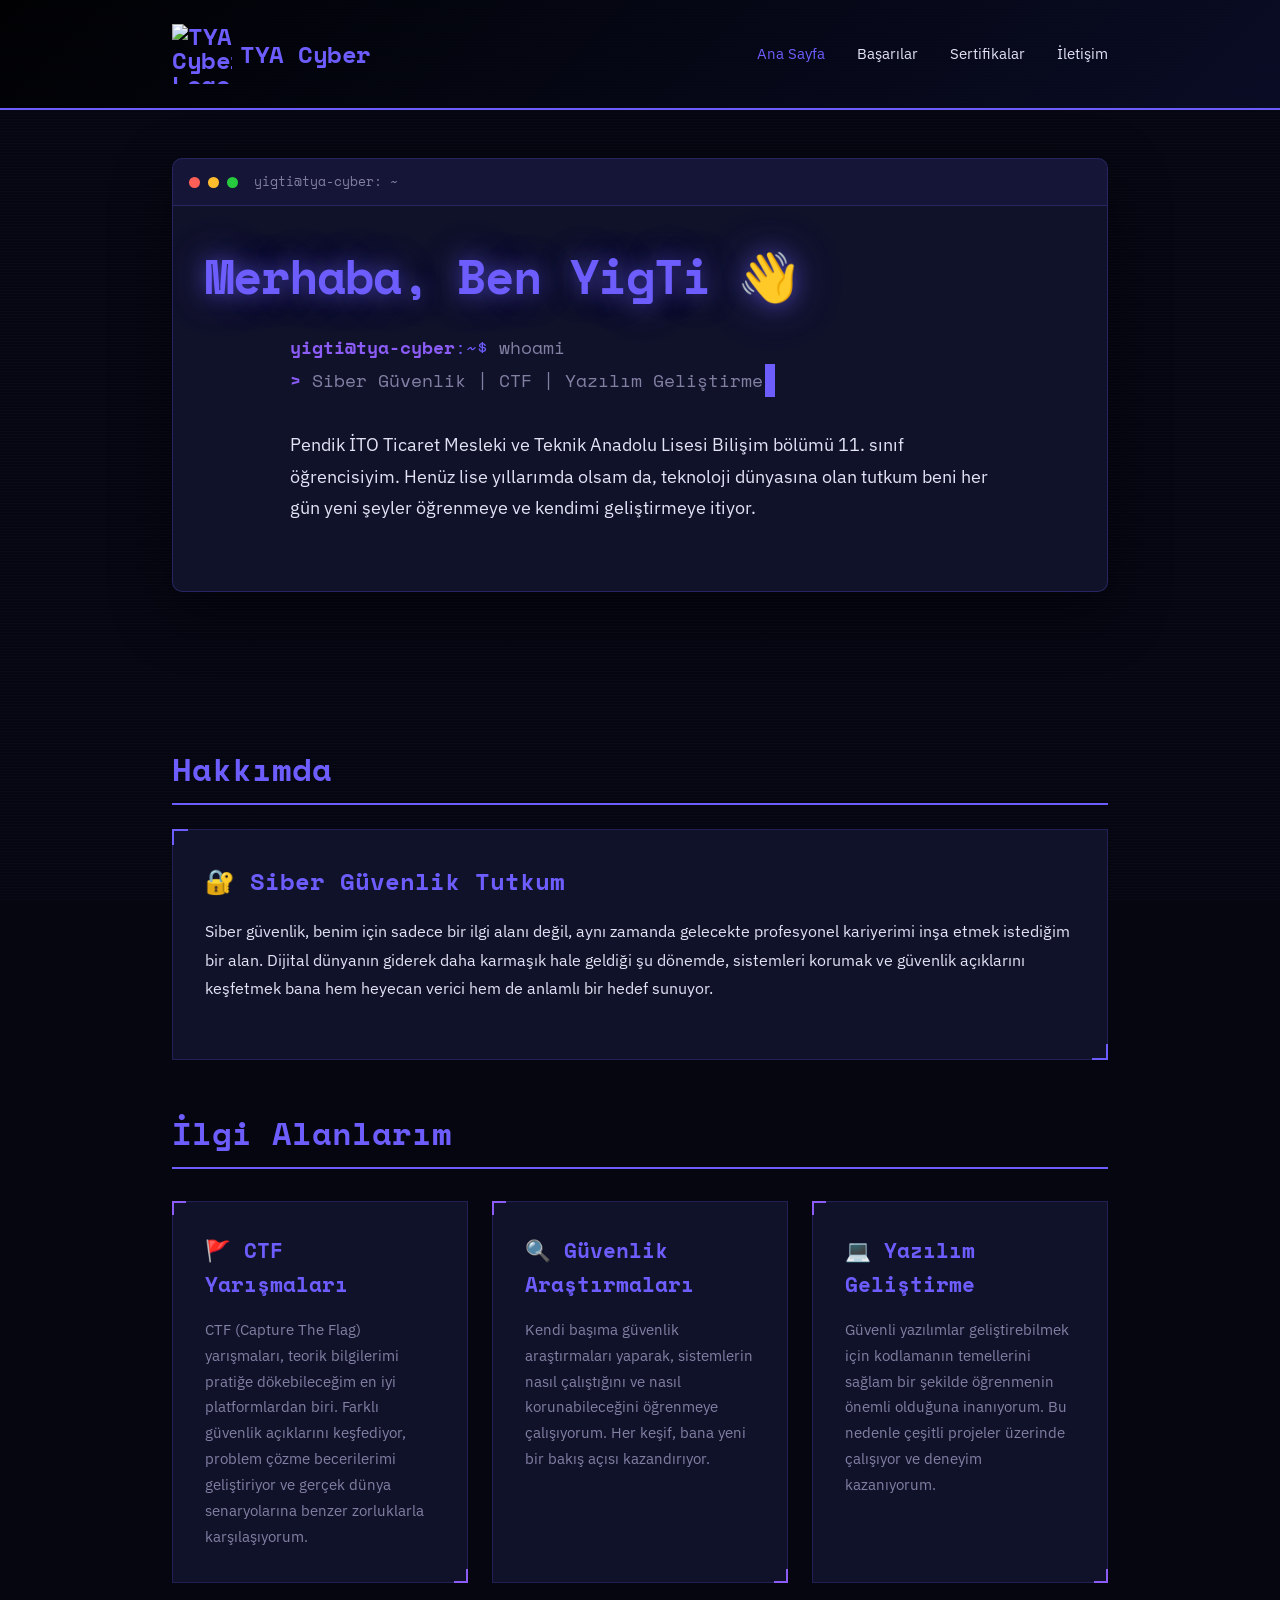
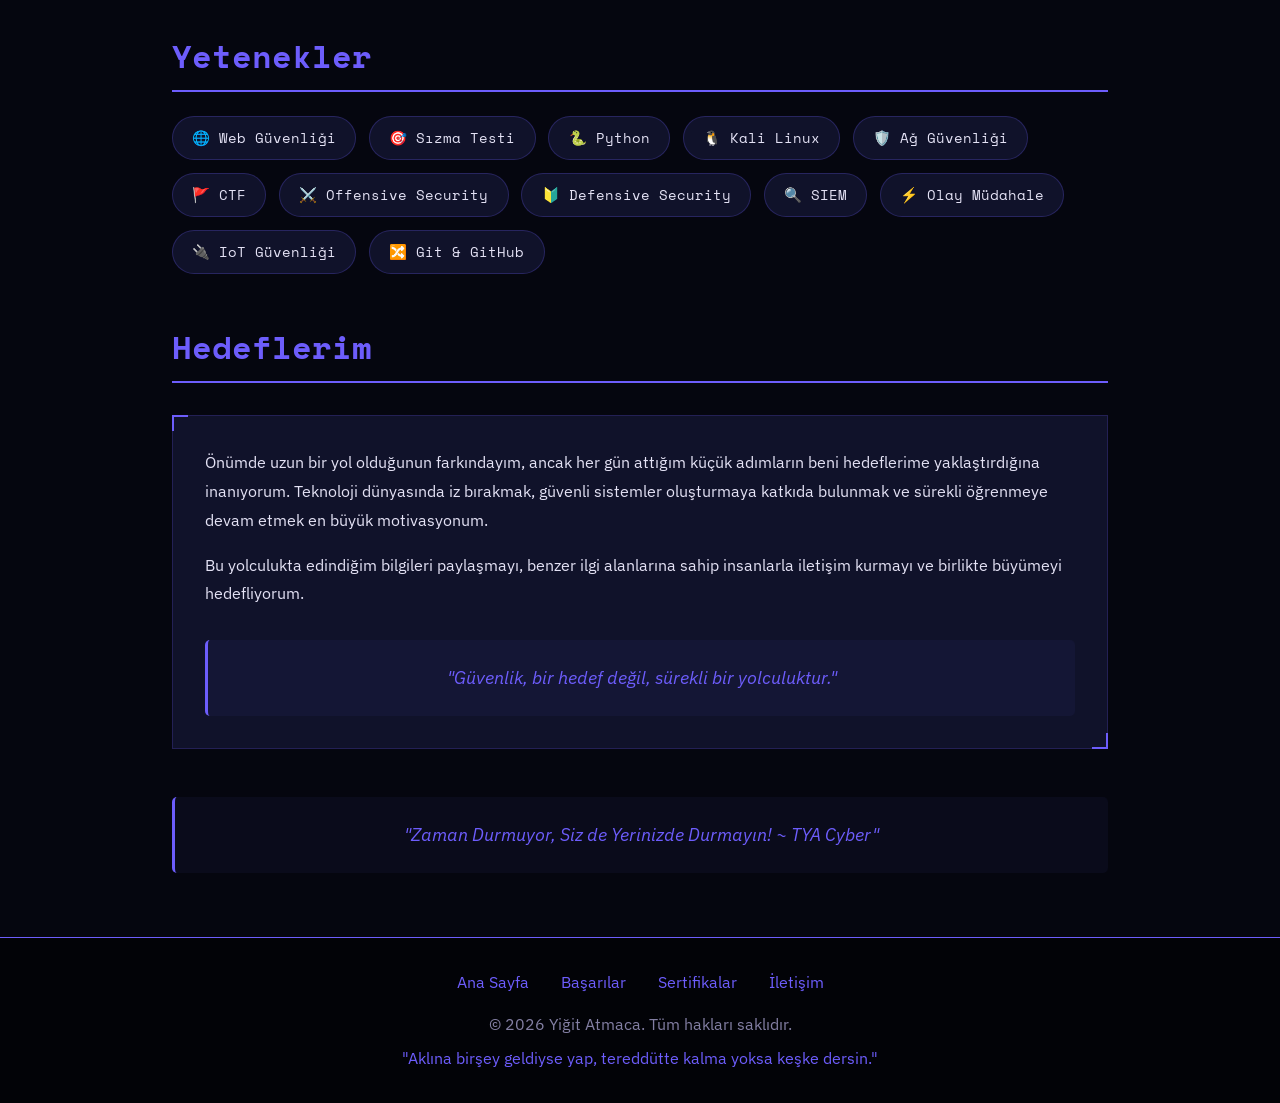
==== docs/index.html @ d11ac427 "Add files via upload" ====
<!DOCTYPE html>
<html lang="tr">
<head>
    <meta charset="UTF-8">
    <meta name="viewport" content="width=device-width, initial-scale=1.0">
    <meta name="description" content="Taha Yiğit Atmaca - Siber güvenlik, CTF yarışmaları ve yazılım geliştirme alanında çalışan bir öğrencinin kişisel portföy sitesi.">
    <link rel="icon" type="image/png" href="https://github.com/yigitatmaca42/yigitatmaca42.github.io/raw/main/pictures/logo.png">
    <meta property="og:title" content="TYA Cyber - Taha Yiğit Atmaca">
    <meta property="og:description" content="Taha Yiğit Atmaca - Siber güvenlik, CTF yarışmaları ve yazılım geliştirme alanında çalışan bir öğrencinin kişisel portföy sitesi.">
    <meta property="og:image" content="https://github.com/yigitatmaca42/yigitatmaca42.github.io/raw/main/pictures/logo.png">
    <meta property="og:url" content="https://yigitatmaca42.github.io/">
    <meta property="og:type" content="website">
    <meta name="twitter:card" content="summary">
    <link rel="canonical" href="https://yigitatmaca42.github.io/">
    <title>Ana Sayfa - TYA Cyber</title>
    <link rel="preconnect" href="https://fonts.googleapis.com">
    <link rel="preconnect" href="https://fonts.gstatic.com" crossorigin>
    <link href="https://fonts.googleapis.com/css2?family=Space+Mono:wght@400;700&family=IBM+Plex+Sans:wght@400;500;600;700&display=swap" rel="stylesheet">
    <style>
        * {
            margin: 0;
            padding: 0;
            box-sizing: border-box;
        }

        :root {
            --primary: #6d5dfc;
            --secondary: #8b5cf6;
            --danger: #ff3b5c;
            --dark-bg: #05060f;
            --card-bg: #10122a;
            --text: #e4e2f5;
            --text-light: #837fa3;
            --font-display: 'Space Mono', 'Courier New', monospace;
            --font-body: 'IBM Plex Sans', -apple-system, BlinkMacSystemFont, 'Segoe UI', Roboto, sans-serif;
        }

        body {
            font-family: var(--font-body);
            background-color: var(--dark-bg);
            background-image: repeating-linear-gradient(
                0deg,
                rgba(109, 93, 252, 0.035) 0px,
                rgba(109, 93, 252, 0.035) 1px,
                transparent 1px,
                transparent 3px
            );
            background-attachment: fixed;
            color: var(--text);
            line-height: 1.6;
            font-weight: 400;
        }

        /* Header & Navigation */
        header {
            background: linear-gradient(135deg, rgba(0, 0, 0, 0.8) 0%, rgba(10, 14, 39, 0.9) 100%);
            border-bottom: 2px solid var(--primary);
            padding: 1.5rem 0;
            position: sticky;
            top: 0;
            z-index: 1000;
            line-height: 1;
        }

        .header-content {
            max-width: 1000px;
            margin: 0 auto;
            padding: 0 2rem;
            display: flex;
            justify-content: space-between;
            align-items: center;
        }

        .logo {
            font-family: var(--font-display);
            font-size: 1.5rem;
            font-weight: 700;
            color: var(--primary);
            text-decoration: none;
            display: flex;
            align-items: center;
            gap: 0.5rem;
            letter-spacing: -0.02em;
        }

        .logo-img {
            width: 60px;
            height: 60px;
            object-fit: contain;
        }

        nav {
            display: flex;
            gap: 2rem;
        }

        nav a {
            color: var(--text);
            text-decoration: none;
            transition: color 0.3s;
            font-size: 0.95rem;
        }

        nav a:hover {
            color: var(--primary);
        }

        nav a.active {
            color: var(--primary);
        }

        .menu-toggle {
            display: none;
            flex-direction: column;
            justify-content: space-between;
            width: 26px;
            height: 18px;
            background: none;
            border: none;
            cursor: pointer;
            padding: 0;
            z-index: 1002;
        }

        .menu-toggle span {
            display: block;
            height: 2px;
            width: 100%;
            background: var(--primary);
            border-radius: 2px;
            transition: transform 0.3s, opacity 0.3s;
        }

        .menu-toggle.active span:nth-child(1) {
            transform: translateY(8px) rotate(45deg);
        }

        .menu-toggle.active span:nth-child(2) {
            opacity: 0;
        }

        .menu-toggle.active span:nth-child(3) {
            transform: translateY(-8px) rotate(-45deg);
        }

        .nav-overlay {
            display: none;
            position: fixed;
            inset: 0;
            background: rgba(0, 0, 0, 0.6);
            z-index: 999;
        }

        .nav-overlay.active {
            display: block;
        }

        /* Main Container */
        .container {
            max-width: 1000px;
            margin: 0 auto;
            padding: 0 2rem;
        }

        /* Hero Section */
        .hero {
            padding: 3rem 0 4rem;
            text-align: center;
        }

        .terminal-window {
            background: var(--card-bg);
            border: 1px solid rgba(109, 93, 252, 0.25);
            border-radius: 10px;
            overflow: hidden;
            text-align: left;
            margin-bottom: 2.5rem;
            box-shadow: 0 20px 60px rgba(0, 0, 0, 0.4);
        }

        .terminal-titlebar {
            display: flex;
            align-items: center;
            gap: 0.5rem;
            padding: 0.8rem 1rem;
            background: rgba(109, 93, 252, 0.06);
            border-bottom: 1px solid rgba(109, 93, 252, 0.2);
        }

        .terminal-dot {
            width: 11px;
            height: 11px;
            border-radius: 50%;
            display: inline-block;
        }

        .terminal-dot.red { background: #ff5f56; }
        .terminal-dot.yellow { background: #ffbd2e; }
        .terminal-dot.green { background: #27c93f; }

        .terminal-titlebar span.label {
            margin-left: 0.5rem;
            font-family: var(--font-display);
            font-size: 0.8rem;
            color: var(--text-light);
        }

        .terminal-body {
            padding: 2rem 2rem 2.2rem;
        }

        .hero h1 {
            font-family: var(--font-display);
            font-size: 3rem;
            color: var(--primary);
            margin-bottom: 1rem;
            text-shadow: 0 0 20px rgba(109, 93, 252, 0.5),
                         0 0 40px rgba(109, 93, 252, 0.3),
                         0 0 60px rgba(109, 93, 252, 0.2);
            font-weight: 700;
            letter-spacing: -0.02em;
            animation: glow 2s ease-in-out infinite;
        }

        @keyframes glow {
            0%, 100% {
                text-shadow: 0 0 20px rgba(109, 93, 252, 0.5),
                             0 0 40px rgba(109, 93, 252, 0.3),
                             0 0 60px rgba(109, 93, 252, 0.2);
            }
            50% {
                text-shadow: 0 0 30px rgba(109, 93, 252, 0.8),
                             0 0 60px rgba(109, 93, 252, 0.5),
                             0 0 90px rgba(109, 93, 252, 0.3);
            }
        }

        .hero .subtitle {
            font-family: var(--font-display);
            font-size: 1.15rem;
            color: var(--text-light);
            margin-bottom: 2rem;
        }

        .hero .subtitle .prompt {
            color: var(--secondary);
            font-weight: 600;
        }

        .hero .subtitle .path {
            color: var(--primary);
        }

        .cursor {
            display: inline-block;
            width: 0.55em;
            background: var(--primary);
            margin-left: 2px;
            animation: blink 1s step-end infinite;
        }

        @keyframes blink {
            0%, 100% { opacity: 1; }
            50% { opacity: 0; }
        }

        .hero p {
            font-size: 1.1rem;
            color: var(--text);
            max-width: 700px;
            margin: 0 auto 2rem;
            line-height: 1.8;
        }

        /* Section */
        .section {
            margin: 3rem 0;
        }

        .reveal {
            opacity: 0;
            transform: translateY(24px);
            transition: opacity 0.6s ease, transform 0.6s ease;
        }

        .reveal.visible {
            opacity: 1;
            transform: translateY(0);
        }

        .section h2 {
            font-family: var(--font-display);
            font-size: 2rem;
            color: var(--primary);
            margin-bottom: 1.5rem;
            border-bottom: 2px solid var(--primary);
            padding-bottom: 0.5rem;
            font-weight: 600;
        }

        /* About Me Content */
        .about-content {
            background: var(--card-bg);
            border: 1px solid rgba(109, 93, 252, 0.2);
            padding: 2rem;
            margin-bottom: 2rem;
        }

        .about-content {
            position: relative;
        }

        .about-content::before,
        .about-content::after {
            content: '';
            position: absolute;
            width: 14px;
            height: 14px;
            border: var(--primary) 2px solid;
            pointer-events: none;
        }

        .about-content::before {
            top: -1px;
            left: -1px;
            border-width: 2px 0 0 2px;
        }

        .about-content::after {
            bottom: -1px;
            right: -1px;
            border-width: 0 2px 2px 0;
        }


        .about-content h3 {
            font-family: var(--font-display);
            color: var(--primary);
            margin-bottom: 1rem;
            font-size: 1.5rem;
            display: flex;
            align-items: center;
            gap: 0.5rem;
        }

        .about-content p {
            color: var(--text);
            line-height: 1.8;
            margin-bottom: 1.5rem;
        }

        .about-content ul {
            list-style: none;
            padding-left: 0;
        }

        .about-content ul li {
            color: var(--text);
            padding: 0.5rem 0;
            padding-left: 1.5rem;
            position: relative;
        }

        .about-content ul li:before {
            content: "▹";
            position: absolute;
            left: 0;
            color: var(--primary);
            font-weight: bold;
        }

        /* Interest Cards */
        .interest-grid {
            display: grid;
            grid-template-columns: repeat(auto-fit, minmax(280px, 1fr));
            gap: 1.5rem;
            margin-top: 2rem;
        }

        .interest-card {
            background: var(--card-bg);
            border: 1px solid rgba(109, 93, 252, 0.2);
            padding: 2rem;
            transition: all 0.3s;
        }

        .interest-card {
            position: relative;
        }

        .interest-card::before,
        .interest-card::after {
            content: '';
            position: absolute;
            width: 12px;
            height: 12px;
            border: var(--secondary) 2px solid;
            pointer-events: none;
        }

        .interest-card::before {
            top: -1px;
            left: -1px;
            border-width: 2px 0 0 2px;
        }

        .interest-card::after {
            bottom: -1px;
            right: -1px;
            border-width: 0 2px 2px 0;
        }


        .interest-card:hover {
            background: rgba(109, 93, 252, 0.1);
            border-color: var(--primary);
            transform: translateY(-5px);
            box-shadow: 0 5px 20px rgba(109, 93, 252, 0.2);
        }

        .interest-card h4 {
            font-family: var(--font-display);
            color: var(--primary);
            margin-bottom: 1rem;
            font-size: 1.3rem;
        }

        .interest-card p {
            font-size: 0.95rem;
            color: var(--text-light);
            line-height: 1.7;
        }

        /* Skills Cloud */
        .skills-cloud {
            display: flex;
            flex-wrap: wrap;
            gap: 0.8rem;
        }

        .skill-tag {
            font-family: var(--font-display);
            font-size: 0.9rem;
            color: var(--text);
            background: var(--card-bg);
            border: 1px solid rgba(109, 93, 252, 0.25);
            border-radius: 999px;
            padding: 0.6rem 1.2rem;
            transition: all 0.3s;
            cursor: default;
        }

        .skill-tag:hover {
            border-color: var(--primary);
            background: rgba(109, 93, 252, 0.1);
            color: var(--primary);
            transform: translateY(-2px);
        }

        /* Goals Section */
        .goals-section {
            background: var(--card-bg);
            border: 1px solid rgba(109, 93, 252, 0.2);
            padding: 2rem;
            margin-top: 2rem;
        }

        .goals-section {
            position: relative;
        }

        .goals-section::before,
        .goals-section::after {
            content: '';
            position: absolute;
            width: 14px;
            height: 14px;
            border: var(--primary) 2px solid;
            pointer-events: none;
        }

        .goals-section::before {
            top: -1px;
            left: -1px;
            border-width: 2px 0 0 2px;
        }

        .goals-section::after {
            bottom: -1px;
            right: -1px;
            border-width: 0 2px 2px 0;
        }


        .goals-section h3 {
            font-family: var(--font-display);
            color: var(--primary);
            margin-bottom: 1.5rem;
            font-size: 1.5rem;
        }

        .goals-section p {
            color: var(--text);
            line-height: 1.8;
            margin-bottom: 1rem;
        }

        .quote {
            text-align: center;
            font-style: italic;
            color: var(--primary);
            font-size: 1.1rem;
            margin-top: 2rem;
            padding: 1.5rem;
            background: rgba(109, 93, 252, 0.05);
            border-left: 3px solid var(--primary);
            border-radius: 5px;
        }

        /* Quick Links */
        .quick-links {
            display: flex;
            gap: 1rem;
            margin-top: 2rem;
            flex-wrap: wrap;
        }

        .quick-links a {
            padding: 0.7rem 1.5rem;
            background: rgba(109, 93, 252, 0.1);
            border: 1px solid var(--primary);
            color: var(--primary);
            text-decoration: none;
            border-radius: 5px;
            transition: all 0.3s;
        }

        .quick-links a:hover {
            background: var(--primary);
            color: var(--dark-bg);
        }

        /* Footer */
        footer {
            background: rgba(0, 0, 0, 0.5);
            border-top: 1px solid var(--primary);
            padding: 2rem 0;
            margin-top: 4rem;
        }

        .footer-content {
            text-align: center;
            color: var(--text-light);
        }

        .footer-links {
            display: flex;
            justify-content: center;
            gap: 2rem;
            margin-bottom: 1rem;
        }

        .footer-links a {
            color: var(--primary);
            text-decoration: none;
            transition: color 0.3s;
        }

        .footer-links a:hover {
            color: var(--secondary);
        }

        /* Responsive */
        @media (max-width: 768px) {
            .hero h1 {
                font-size: 2rem;
            }

            .menu-toggle {
                display: flex;
            }

            nav {
                position: fixed;
                top: 0;
                right: -100%;
                width: 75%;
                max-width: 300px;
                height: 100vh;
                margin: 0;
                background: linear-gradient(180deg, rgba(10, 14, 39, 0.98) 0%, rgba(26, 31, 58, 0.98) 100%);
                border-left: 1px solid rgba(109, 93, 252, 0.2);
                flex-direction: column;
                align-items: flex-start;
                gap: 0;
                padding: 6rem 2rem 2rem;
                transition: right 0.3s ease;
                z-index: 1001;
            }

            nav.active {
                right: 0;
            }

            nav a {
                width: 100%;
                padding: 1rem 0;
                font-size: 1.1rem;
                border-bottom: 1px solid rgba(109, 93, 252, 0.1);
            }

            .header-content {
                padding: 0 1rem;
            }

            .container {
                padding: 0 1rem;
            }

            .interest-grid {
                grid-template-columns: 1fr;
            }
        }

        @media (prefers-reduced-motion: reduce) {
            *, *::before, *::after {
                animation-duration: 0.01ms !important;
                animation-iteration-count: 1 !important;
                transition-duration: 0.01ms !important;
                scroll-behavior: auto !important;
            }
        }
    </style>
    <noscript>
        <style>
            .reveal {
                opacity: 1 !important;
                transform: none !important;
            }
        </style>
    </noscript>
</head>
<body>
    <header>
        <div class="header-content">
            <a href="/" class="logo">
                <img src="https://github.com/yigitatmaca42/yigitatmaca42.github.io/raw/main/pictures/logo.png" alt="TYA Cyber Logo" class="logo-img">
                TYA Cyber
            </a>
            <nav id="mainNav">
                <a href="/" class="active">Ana Sayfa</a>
                <a href="achievements.html">Başarılar</a>
                <a href="certificates.html">Sertifikalar</a>
                <a href="contact.html">İletişim</a>
            </nav>
            <button class="menu-toggle" id="menuToggle" aria-label="Menüyü aç/kapat" aria-expanded="false">
                <span></span><span></span><span></span>
            </button>
        </div>
    </header>
    <div class="nav-overlay" id="navOverlay"></div>

    <main class="container">
        <!-- Hero Section -->
        <section class="hero">
            <div class="terminal-window">
                <div class="terminal-titlebar">
                    <span class="terminal-dot red"></span>
                    <span class="terminal-dot yellow"></span>
                    <span class="terminal-dot green"></span>
                    <span class="label">yigti@tya-cyber: ~</span>
                </div>
                <div class="terminal-body">
                    <h1>Merhaba, Ben YigTi 👋</h1>
                    <p class="subtitle"><span class="prompt">yigti@tya-cyber</span><span class="path">:~$</span> whoami<br><span class="prompt">&gt;</span> Siber Güvenlik | CTF | Yazılım Geliştirme<span class="cursor">&nbsp;</span></p>
                    <p>
                        Pendik İTO Ticaret Mesleki ve Teknik Anadolu Lisesi Bilişim bölümü 11. sınıf öğrencisiyim. Henüz lise yıllarımda olsam da, teknoloji dünyasına olan tutkum beni her gün yeni şeyler öğrenmeye ve kendimi geliştirmeye itiyor.
                    </p>
                </div>
            </div>
        </section>

        <!-- About Section -->
        <section class="section reveal">
            <h2>Hakkımda</h2>
            <div class="about-content">
                <h3>🔐 Siber Güvenlik Tutkum</h3>
                <p>
                    Siber güvenlik, benim için sadece bir ilgi alanı değil, aynı zamanda gelecekte profesyonel kariyerimi inşa etmek istediğim bir alan. Dijital dünyanın giderek daha karmaşık hale geldiği şu dönemde, sistemleri korumak ve güvenlik açıklarını keşfetmek bana hem heyecan verici hem de anlamlı bir hedef sunuyor.
                </p>
            </div>
        </section>

        <!-- Interests Section -->
        <section class="section reveal">
            <h2>İlgi Alanlarım</h2>
            <div class="interest-grid">
                <div class="interest-card">
                    <h4>🚩 CTF Yarışmaları</h4>
                    <p>
                        CTF (Capture The Flag) yarışmaları, teorik bilgilerimi pratiğe dökebileceğim en iyi platformlardan biri. Farklı güvenlik açıklarını keşfediyor, problem çözme becerilerimi geliştiriyor ve gerçek dünya senaryolarına benzer zorluklarla karşılaşıyorum.
                    </p>
                </div>
                <div class="interest-card">
                    <h4>🔍 Güvenlik Araştırmaları</h4>
                    <p>
                        Kendi başıma güvenlik araştırmaları yaparak, sistemlerin nasıl çalıştığını ve nasıl korunabileceğini öğrenmeye çalışıyorum. Her keşif, bana yeni bir bakış açısı kazandırıyor.
                    </p>
                </div>
                <div class="interest-card">
                    <h4>💻 Yazılım Geliştirme</h4>
                    <p>
                        Güvenli yazılımlar geliştirebilmek için kodlamanın temellerini sağlam bir şekilde öğrenmenin önemli olduğuna inanıyorum. Bu nedenle çeşitli projeler üzerinde çalışıyor ve deneyim kazanıyorum.
                    </p>
                </div>
            </div>
        </section>

        <!-- Skills Section -->
        <section class="section reveal">
            <h2>Yetenekler</h2>
            <div class="skills-cloud">
                <span class="skill-tag">🌐 Web Güvenliği</span>
                <span class="skill-tag">🎯 Sızma Testi</span>
                <span class="skill-tag">🐍 Python</span>
                <span class="skill-tag">🐧 Kali Linux</span>
                <span class="skill-tag">🛡️ Ağ Güvenliği</span>
                <span class="skill-tag">🚩 CTF</span>
                <span class="skill-tag">⚔️ Offensive Security</span>
                <span class="skill-tag">🔰 Defensive Security</span>
                <span class="skill-tag">🔍 SIEM</span>
                <span class="skill-tag">⚡ Olay Müdahale</span>
                <span class="skill-tag">🔌 IoT Güvenliği</span>
                <span class="skill-tag">🔀 Git &amp; GitHub</span>
            </div>
        </section>

        <!-- Goals Section -->
        <section class="section reveal">
            <h2>Hedeflerim</h2>
            <div class="goals-section">
                <p>
                    Önümde uzun bir yol olduğunun farkındayım, ancak her gün attığım küçük adımların beni hedeflerime yaklaştırdığına inanıyorum. Teknoloji dünyasında iz bırakmak, güvenli sistemler oluşturmaya katkıda bulunmak ve sürekli öğrenmeye devam etmek en büyük motivasyonum.
                </p>
                <p>
                    Bu yolculukta edindiğim bilgileri paylaşmayı, benzer ilgi alanlarına sahip insanlarla iletişim kurmayı ve birlikte büyümeyi hedefliyorum.
                </p>
                <div class="quote">
                    "Güvenlik, bir hedef değil, sürekli bir yolculuktur."
                </div>
            </div>
        </section>

        
        <section class="section reveal">
            <div class="quote">
                "Zaman Durmuyor, Siz de Yerinizde Durmayın! ~ TYA Cyber"
            </div>
        </section>
    </main>

    <footer>
        <div class="footer-content">
            <div class="footer-links">
                <a href="/">Ana Sayfa</a>
                <a href="achievements.html">Başarılar</a>
                <a href="certificates.html">Sertifikalar</a>
                <a href="contact.html">İletişim</a>
            </div>
            <p>&copy; <span id="current-year"></span> Yiğit Atmaca. Tüm hakları saklıdır.</p>
            <p style="margin-top: 0.5rem; color: #6d5dfc;">"Aklına birşey geldiyse yap, tereddütte kalma yoksa keşke dersin."</p>
        </div>
    </footer>
    <script>
        document.getElementById('current-year').textContent = new Date().getFullYear();

        const revealTargets = document.querySelectorAll('.reveal');
        if ('IntersectionObserver' in window) {
            const revealObserver = new IntersectionObserver((entries) => {
                entries.forEach(entry => {
                    if (entry.isIntersecting) {
                        entry.target.classList.add('visible');
                        revealObserver.unobserve(entry.target);
                    }
                });
            }, { threshold: 0.15 });

            revealTargets.forEach(el => revealObserver.observe(el));
        } else {
            revealTargets.forEach(el => el.classList.add('visible'));
        }

        const menuToggle = document.getElementById('menuToggle');
        const mainNav = document.getElementById('mainNav');
        const navOverlay = document.getElementById('navOverlay');

        function closeMenu() {
            menuToggle.classList.remove('active');
            mainNav.classList.remove('active');
            navOverlay.classList.remove('active');
            menuToggle.setAttribute('aria-expanded', 'false');
            document.body.style.overflow = '';
        }

        function toggleMenu() {
            const isActive = mainNav.classList.toggle('active');
            menuToggle.classList.toggle('active', isActive);
            navOverlay.classList.toggle('active', isActive);
            menuToggle.setAttribute('aria-expanded', String(isActive));
            document.body.style.overflow = isActive ? 'hidden' : '';
        }

        menuToggle.addEventListener('click', toggleMenu);
        navOverlay.addEventListener('click', closeMenu);
        document.querySelectorAll('#mainNav a').forEach(link => {
            link.addEventListener('click', closeMenu);
        });
        document.addEventListener('keydown', (e) => {
            if (e.key === 'Escape') closeMenu();
        });
    </script>
</body>
</html>
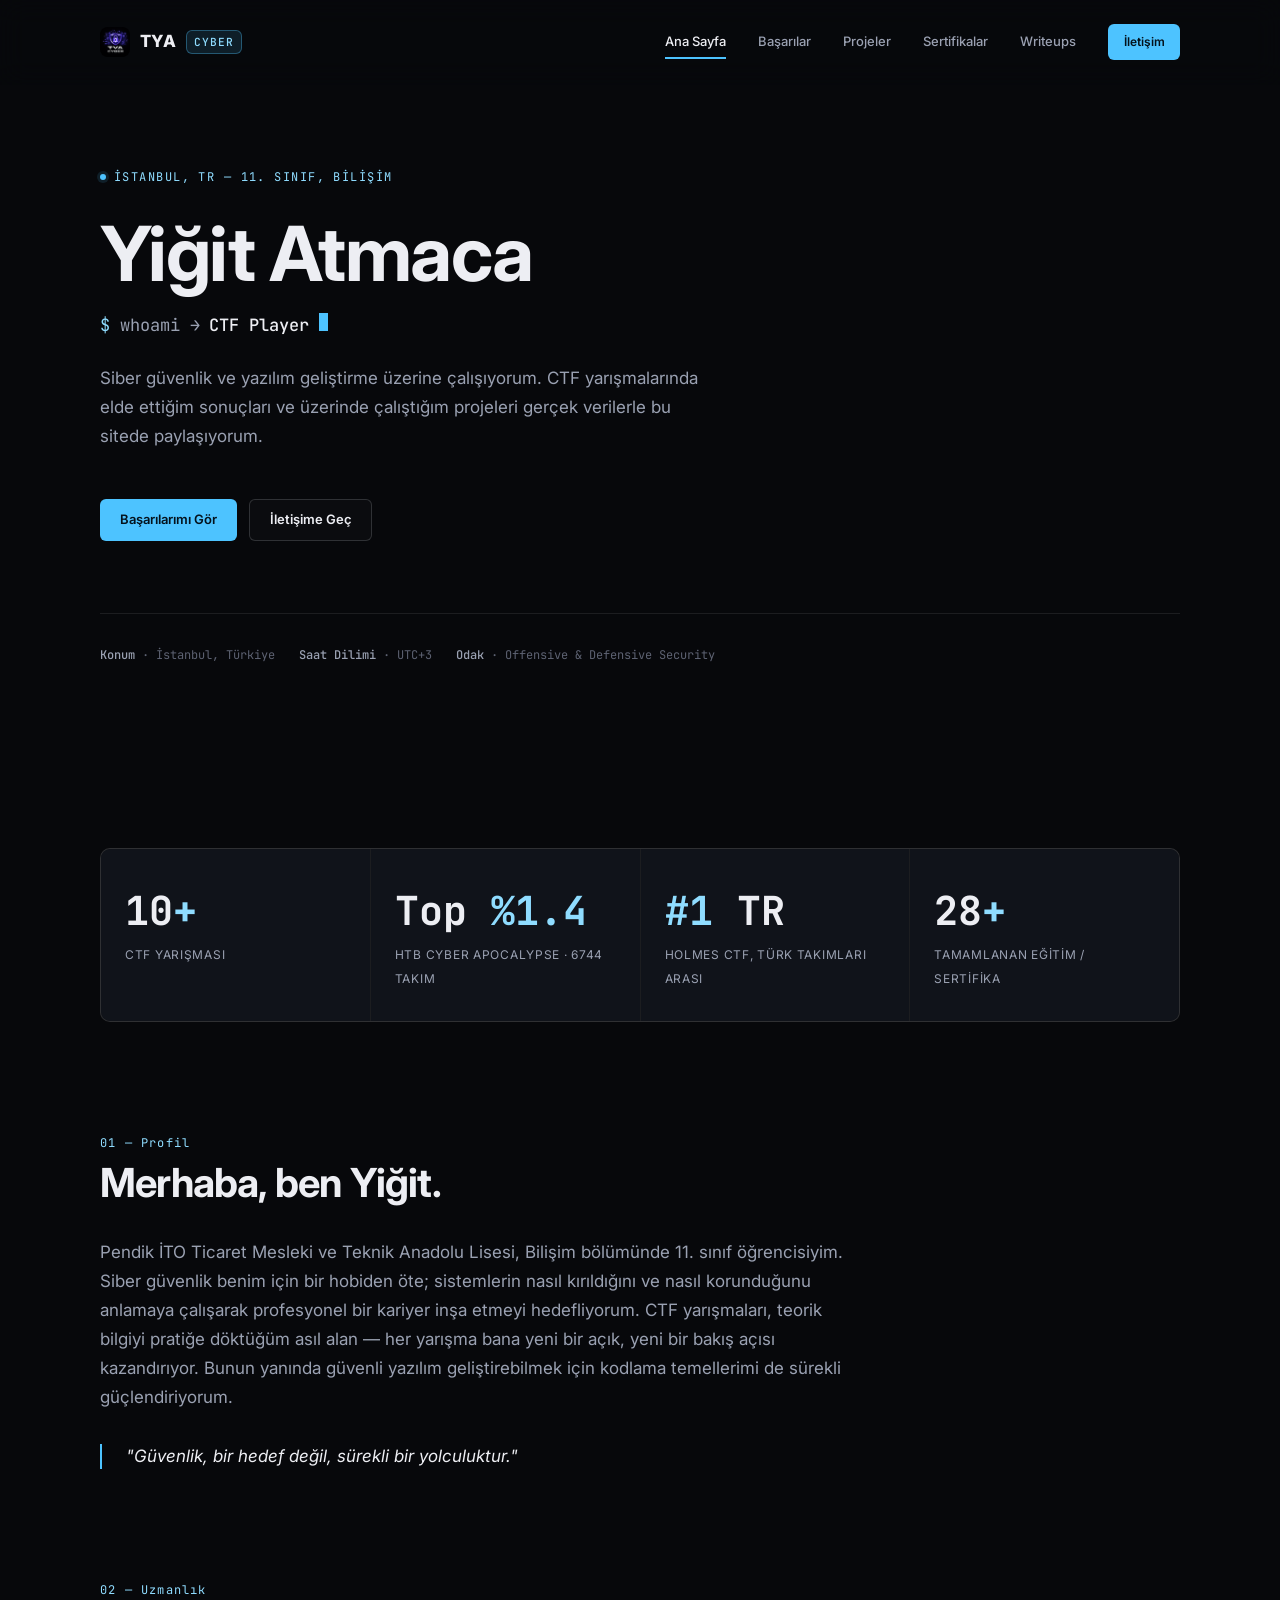
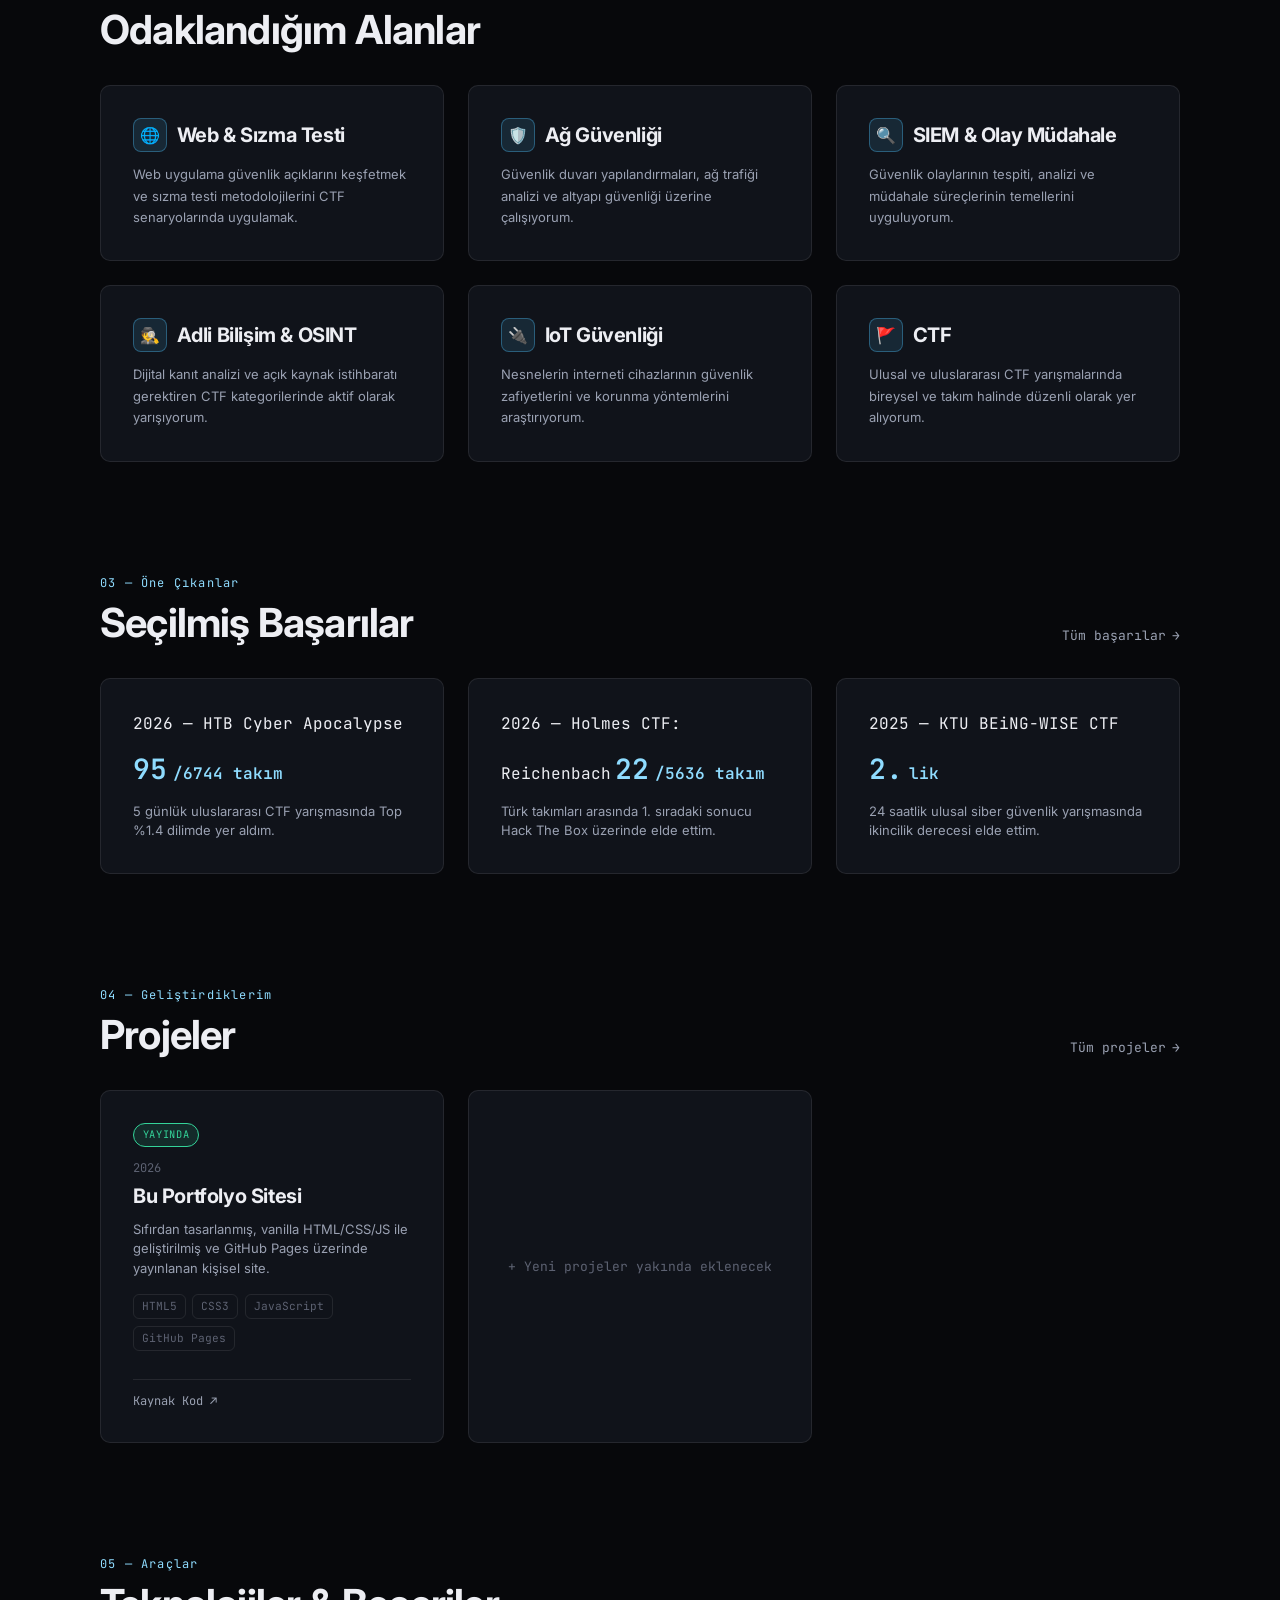
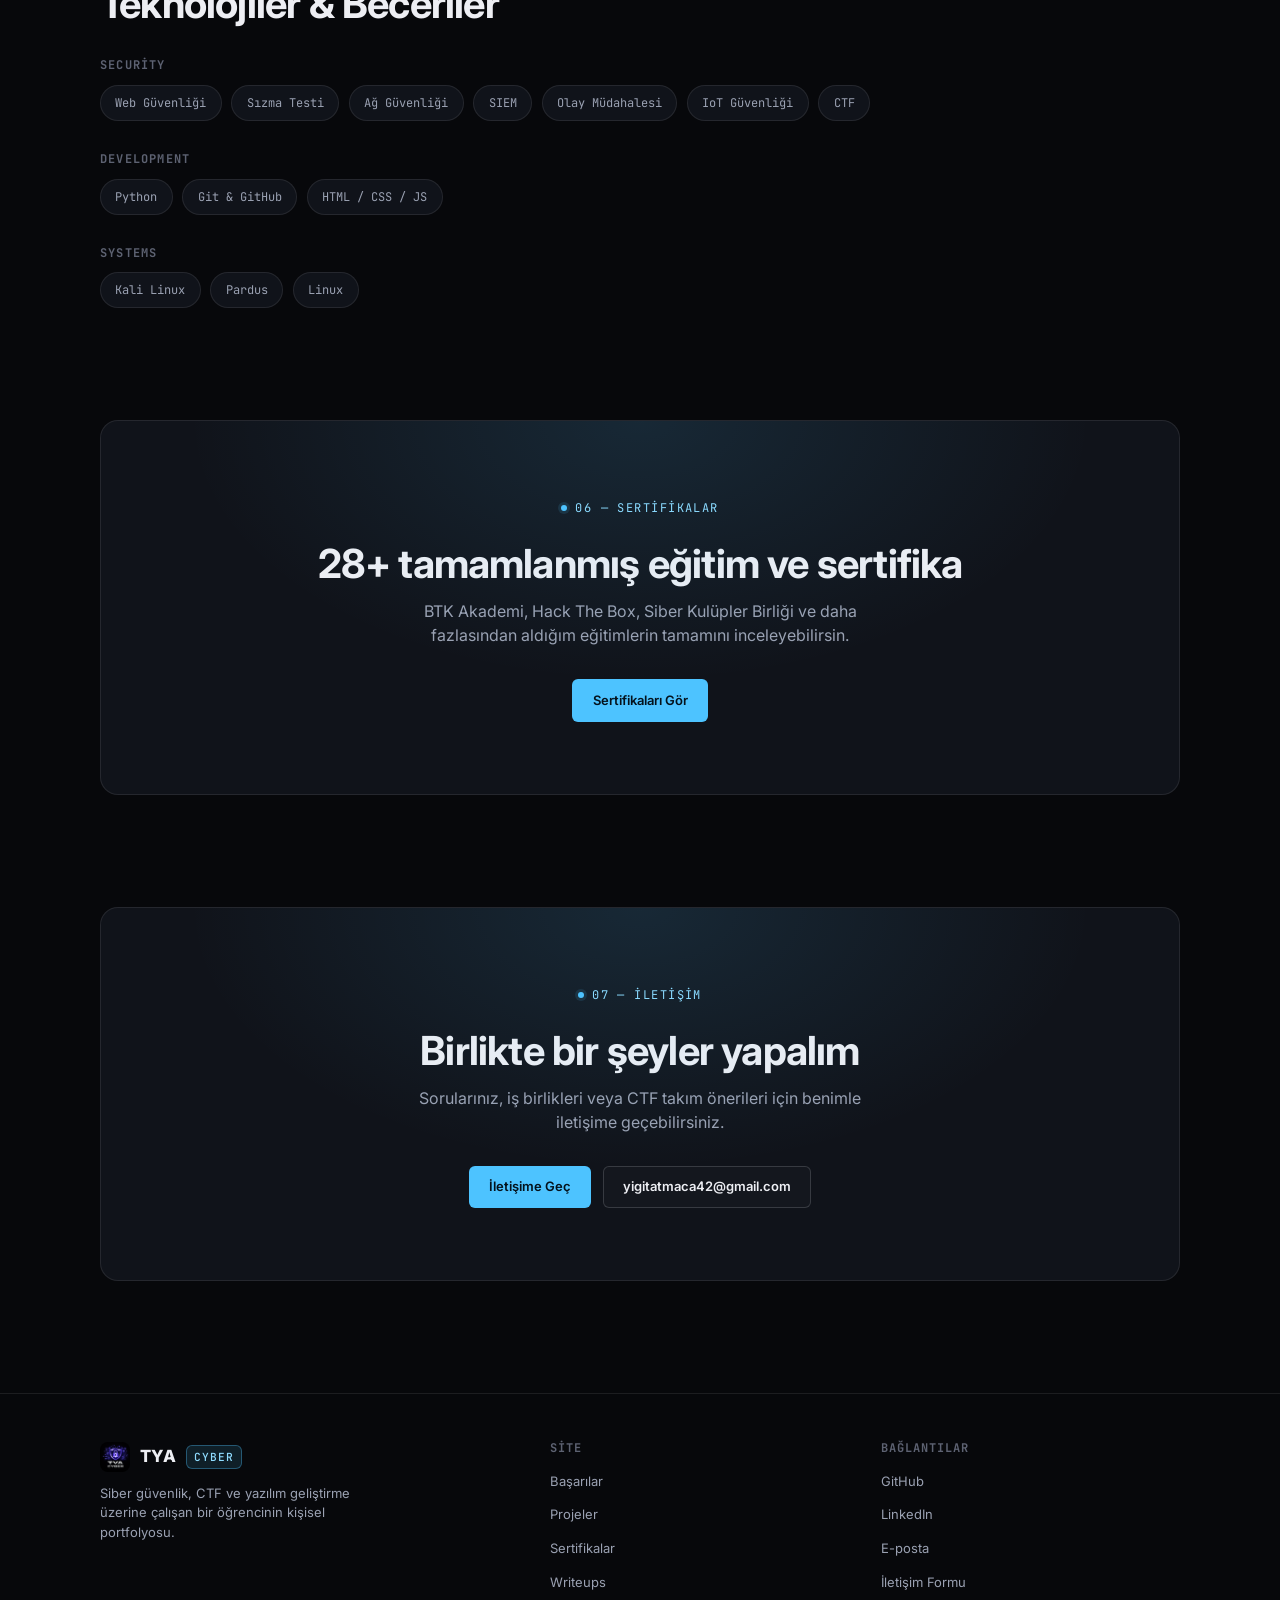
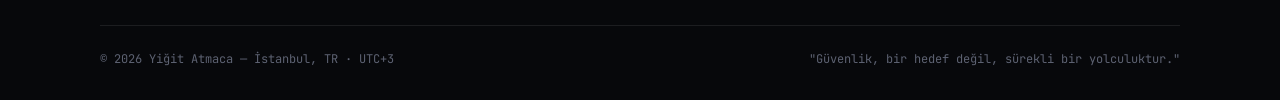
==== commit 591059b9: "Redesign portfolio from scratch: premium dark cybersecurity theme - Replace neon-purple/terminal-cli" ====
--- a/docs/index.html
+++ b/docs/index.html
@@ -3,821 +3,350 @@
 <head>
     <meta charset="UTF-8">
     <meta name="viewport" content="width=device-width, initial-scale=1.0">
-    <meta name="description" content="Taha Yiğit Atmaca - Siber güvenlik, CTF yarışmaları ve yazılım geliştirme alanında çalışan bir öğrencinin kişisel portföy sitesi.">
-    <link rel="icon" type="image/png" href="https://github.com/yigitatmaca42/yigitatmaca42.github.io/raw/main/pictures/logo.png">
-    <meta property="og:title" content="TYA Cyber - Taha Yiğit Atmaca">
-    <meta property="og:description" content="Taha Yiğit Atmaca - Siber güvenlik, CTF yarışmaları ve yazılım geliştirme alanında çalışan bir öğrencinin kişisel portföy sitesi.">
-    <meta property="og:image" content="https://github.com/yigitatmaca42/yigitatmaca42.github.io/raw/main/pictures/logo.png">
+    <meta name="description" content="Taha Yiğit Atmaca (YigTi) — siber güvenlik, CTF yarışmaları ve yazılım geliştirme üzerine çalışan bir lise öğrencisinin kişisel portfolyosu.">
+    <meta name="theme-color" content="#07080b">
+    <link rel="icon" type="image/png" href="assets/images/favicon.png">
+    <link rel="apple-touch-icon" href="assets/images/apple-touch-icon.png">
+    <meta property="og:title" content="Yiğit Atmaca — Cybersecurity · CTF · Software">
+    <meta property="og:description" content="Siber güvenlik, CTF yarışmaları ve yazılım geliştirme üzerine çalışan bir öğrencinin kişisel portfolyosu.">
+    <meta property="og:image" content="https://yigitatmaca42.github.io/assets/images/logo.png">
     <meta property="og:url" content="https://yigitatmaca42.github.io/">
     <meta property="og:type" content="website">
+    <meta property="og:locale" content="tr_TR">
     <meta name="twitter:card" content="summary">
     <link rel="canonical" href="https://yigitatmaca42.github.io/">
-    <title>Ana Sayfa - TYA Cyber</title>
+    <title>Yiğit Atmaca — Cybersecurity · CTF · Software</title>
     <link rel="preconnect" href="https://fonts.googleapis.com">
     <link rel="preconnect" href="https://fonts.gstatic.com" crossorigin>
-    <link href="https://fonts.googleapis.com/css2?family=Space+Mono:wght@400;700&family=IBM+Plex+Sans:wght@400;500;600;700&display=swap" rel="stylesheet">
-    <style>
-        * {
-            margin: 0;
-            padding: 0;
-            box-sizing: border-box;
-        }
-
-        :root {
-            --primary: #6d5dfc;
-            --secondary: #8b5cf6;
-            --danger: #ff3b5c;
-            --dark-bg: #05060f;
-            --card-bg: #10122a;
-            --text: #e4e2f5;
-            --text-light: #837fa3;
-            --font-display: 'Space Mono', 'Courier New', monospace;
-            --font-body: 'IBM Plex Sans', -apple-system, BlinkMacSystemFont, 'Segoe UI', Roboto, sans-serif;
-        }
-
-        body {
-            font-family: var(--font-body);
-            background-color: var(--dark-bg);
-            background-image: repeating-linear-gradient(
-                0deg,
-                rgba(109, 93, 252, 0.035) 0px,
-                rgba(109, 93, 252, 0.035) 1px,
-                transparent 1px,
-                transparent 3px
-            );
-            background-attachment: fixed;
-            color: var(--text);
-            line-height: 1.6;
-            font-weight: 400;
-        }
-
-        /* Header & Navigation */
-        header {
-            background: linear-gradient(135deg, rgba(0, 0, 0, 0.8) 0%, rgba(10, 14, 39, 0.9) 100%);
-            border-bottom: 2px solid var(--primary);
-            padding: 1.5rem 0;
-            position: sticky;
-            top: 0;
-            z-index: 1000;
-            line-height: 1;
-        }
-
-        .header-content {
-            max-width: 1000px;
-            margin: 0 auto;
-            padding: 0 2rem;
-            display: flex;
-            justify-content: space-between;
-            align-items: center;
-        }
-
-        .logo {
-            font-family: var(--font-display);
-            font-size: 1.5rem;
-            font-weight: 700;
-            color: var(--primary);
-            text-decoration: none;
-            display: flex;
-            align-items: center;
-            gap: 0.5rem;
-            letter-spacing: -0.02em;
-        }
-
-        .logo-img {
-            width: 60px;
-            height: 60px;
-            object-fit: contain;
-        }
-
-        nav {
-            display: flex;
-            gap: 2rem;
-        }
-
-        nav a {
-            color: var(--text);
-            text-decoration: none;
-            transition: color 0.3s;
-            font-size: 0.95rem;
-        }
-
-        nav a:hover {
-            color: var(--primary);
-        }
-
-        nav a.active {
-            color: var(--primary);
-        }
-
-        .menu-toggle {
-            display: none;
-            flex-direction: column;
-            justify-content: space-between;
-            width: 26px;
-            height: 18px;
-            background: none;
-            border: none;
-            cursor: pointer;
-            padding: 0;
-            z-index: 1002;
-        }
-
-        .menu-toggle span {
-            display: block;
-            height: 2px;
-            width: 100%;
-            background: var(--primary);
-            border-radius: 2px;
-            transition: transform 0.3s, opacity 0.3s;
-        }
-
-        .menu-toggle.active span:nth-child(1) {
-            transform: translateY(8px) rotate(45deg);
-        }
-
-        .menu-toggle.active span:nth-child(2) {
-            opacity: 0;
-        }
-
-        .menu-toggle.active span:nth-child(3) {
-            transform: translateY(-8px) rotate(-45deg);
-        }
-
-        .nav-overlay {
-            display: none;
-            position: fixed;
-            inset: 0;
-            background: rgba(0, 0, 0, 0.6);
-            z-index: 999;
-        }
-
-        .nav-overlay.active {
-            display: block;
-        }
-
-        /* Main Container */
-        .container {
-            max-width: 1000px;
-            margin: 0 auto;
-            padding: 0 2rem;
-        }
-
-        /* Hero Section */
-        .hero {
-            padding: 3rem 0 4rem;
-            text-align: center;
-        }
-
-        .terminal-window {
-            background: var(--card-bg);
-            border: 1px solid rgba(109, 93, 252, 0.25);
-            border-radius: 10px;
-            overflow: hidden;
-            text-align: left;
-            margin-bottom: 2.5rem;
-            box-shadow: 0 20px 60px rgba(0, 0, 0, 0.4);
-        }
-
-        .terminal-titlebar {
-            display: flex;
-            align-items: center;
-            gap: 0.5rem;
-            padding: 0.8rem 1rem;
-            background: rgba(109, 93, 252, 0.06);
-            border-bottom: 1px solid rgba(109, 93, 252, 0.2);
-        }
-
-        .terminal-dot {
-            width: 11px;
-            height: 11px;
-            border-radius: 50%;
-            display: inline-block;
-        }
-
-        .terminal-dot.red { background: #ff5f56; }
-        .terminal-dot.yellow { background: #ffbd2e; }
-        .terminal-dot.green { background: #27c93f; }
-
-        .terminal-titlebar span.label {
-            margin-left: 0.5rem;
-            font-family: var(--font-display);
-            font-size: 0.8rem;
-            color: var(--text-light);
-        }
-
-        .terminal-body {
-            padding: 2rem 2rem 2.2rem;
-        }
-
-        .hero h1 {
-            font-family: var(--font-display);
-            font-size: 3rem;
-            color: var(--primary);
-            margin-bottom: 1rem;
-            text-shadow: 0 0 20px rgba(109, 93, 252, 0.5),
-                         0 0 40px rgba(109, 93, 252, 0.3),
-                         0 0 60px rgba(109, 93, 252, 0.2);
-            font-weight: 700;
-            letter-spacing: -0.02em;
-            animation: glow 2s ease-in-out infinite;
-        }
-
-        @keyframes glow {
-            0%, 100% {
-                text-shadow: 0 0 20px rgba(109, 93, 252, 0.5),
-                             0 0 40px rgba(109, 93, 252, 0.3),
-                             0 0 60px rgba(109, 93, 252, 0.2);
-            }
-            50% {
-                text-shadow: 0 0 30px rgba(109, 93, 252, 0.8),
-                             0 0 60px rgba(109, 93, 252, 0.5),
-                             0 0 90px rgba(109, 93, 252, 0.3);
-            }
-        }
-
-        .hero .subtitle {
-            font-family: var(--font-display);
-            font-size: 1.15rem;
-            color: var(--text-light);
-            margin-bottom: 2rem;
-        }
-
-        .hero .subtitle .prompt {
-            color: var(--secondary);
-            font-weight: 600;
-        }
-
-        .hero .subtitle .path {
-            color: var(--primary);
-        }
-
-        .cursor {
-            display: inline-block;
-            width: 0.55em;
-            background: var(--primary);
-            margin-left: 2px;
-            animation: blink 1s step-end infinite;
-        }
-
-        @keyframes blink {
-            0%, 100% { opacity: 1; }
-            50% { opacity: 0; }
-        }
-
-        .hero p {
-            font-size: 1.1rem;
-            color: var(--text);
-            max-width: 700px;
-            margin: 0 auto 2rem;
-            line-height: 1.8;
-        }
-
-        /* Section */
-        .section {
-            margin: 3rem 0;
-        }
-
-        .reveal {
-            opacity: 0;
-            transform: translateY(24px);
-            transition: opacity 0.6s ease, transform 0.6s ease;
-        }
-
-        .reveal.visible {
-            opacity: 1;
-            transform: translateY(0);
-        }
-
-        .section h2 {
-            font-family: var(--font-display);
-            font-size: 2rem;
-            color: var(--primary);
-            margin-bottom: 1.5rem;
-            border-bottom: 2px solid var(--primary);
-            padding-bottom: 0.5rem;
-            font-weight: 600;
-        }
-
-        /* About Me Content */
-        .about-content {
-            background: var(--card-bg);
-            border: 1px solid rgba(109, 93, 252, 0.2);
-            padding: 2rem;
-            margin-bottom: 2rem;
-        }
-
-        .about-content {
-            position: relative;
-        }
-
-        .about-content::before,
-        .about-content::after {
-            content: '';
-            position: absolute;
-            width: 14px;
-            height: 14px;
-            border: var(--primary) 2px solid;
-            pointer-events: none;
-        }
-
-        .about-content::before {
-            top: -1px;
-            left: -1px;
-            border-width: 2px 0 0 2px;
-        }
-
-        .about-content::after {
-            bottom: -1px;
-            right: -1px;
-            border-width: 0 2px 2px 0;
-        }
-
-
-        .about-content h3 {
-            font-family: var(--font-display);
-            color: var(--primary);
-            margin-bottom: 1rem;
-            font-size: 1.5rem;
-            display: flex;
-            align-items: center;
-            gap: 0.5rem;
-        }
-
-        .about-content p {
-            color: var(--text);
-            line-height: 1.8;
-            margin-bottom: 1.5rem;
-        }
-
-        .about-content ul {
-            list-style: none;
-            padding-left: 0;
-        }
-
-        .about-content ul li {
-            color: var(--text);
-            padding: 0.5rem 0;
-            padding-left: 1.5rem;
-            position: relative;
-        }
-
-        .about-content ul li:before {
-            content: "▹";
-            position: absolute;
-            left: 0;
-            color: var(--primary);
-            font-weight: bold;
-        }
-
-        /* Interest Cards */
-        .interest-grid {
-            display: grid;
-            grid-template-columns: repeat(auto-fit, minmax(280px, 1fr));
-            gap: 1.5rem;
-            margin-top: 2rem;
-        }
-
-        .interest-card {
-            background: var(--card-bg);
-            border: 1px solid rgba(109, 93, 252, 0.2);
-            padding: 2rem;
-            transition: all 0.3s;
-        }
-
-        .interest-card {
-            position: relative;
-        }
-
-        .interest-card::before,
-        .interest-card::after {
-            content: '';
-            position: absolute;
-            width: 12px;
-            height: 12px;
-            border: var(--secondary) 2px solid;
-            pointer-events: none;
-        }
-
-        .interest-card::before {
-            top: -1px;
-            left: -1px;
-            border-width: 2px 0 0 2px;
-        }
-
-        .interest-card::after {
-            bottom: -1px;
-            right: -1px;
-            border-width: 0 2px 2px 0;
-        }
-
-
-        .interest-card:hover {
-            background: rgba(109, 93, 252, 0.1);
-            border-color: var(--primary);
-            transform: translateY(-5px);
-            box-shadow: 0 5px 20px rgba(109, 93, 252, 0.2);
-        }
-
-        .interest-card h4 {
-            font-family: var(--font-display);
-            color: var(--primary);
-            margin-bottom: 1rem;
-            font-size: 1.3rem;
-        }
-
-        .interest-card p {
-            font-size: 0.95rem;
-            color: var(--text-light);
-            line-height: 1.7;
-        }
-
-        /* Skills Cloud */
-        .skills-cloud {
-            display: flex;
-            flex-wrap: wrap;
-            gap: 0.8rem;
-        }
-
-        .skill-tag {
-            font-family: var(--font-display);
-            font-size: 0.9rem;
-            color: var(--text);
-            background: var(--card-bg);
-            border: 1px solid rgba(109, 93, 252, 0.25);
-            border-radius: 999px;
-            padding: 0.6rem 1.2rem;
-            transition: all 0.3s;
-            cursor: default;
-        }
-
-        .skill-tag:hover {
-            border-color: var(--primary);
-            background: rgba(109, 93, 252, 0.1);
-            color: var(--primary);
-            transform: translateY(-2px);
-        }
-
-        /* Goals Section */
-        .goals-section {
-            background: var(--card-bg);
-            border: 1px solid rgba(109, 93, 252, 0.2);
-            padding: 2rem;
-            margin-top: 2rem;
-        }
-
-        .goals-section {
-            position: relative;
-        }
-
-        .goals-section::before,
-        .goals-section::after {
-            content: '';
-            position: absolute;
-            width: 14px;
-            height: 14px;
-            border: var(--primary) 2px solid;
-            pointer-events: none;
-        }
-
-        .goals-section::before {
-            top: -1px;
-            left: -1px;
-            border-width: 2px 0 0 2px;
-        }
-
-        .goals-section::after {
-            bottom: -1px;
-            right: -1px;
-            border-width: 0 2px 2px 0;
-        }
-
-
-        .goals-section h3 {
-            font-family: var(--font-display);
-            color: var(--primary);
-            margin-bottom: 1.5rem;
-            font-size: 1.5rem;
-        }
-
-        .goals-section p {
-            color: var(--text);
-            line-height: 1.8;
-            margin-bottom: 1rem;
-        }
-
-        .quote {
-            text-align: center;
-            font-style: italic;
-            color: var(--primary);
-            font-size: 1.1rem;
-            margin-top: 2rem;
-            padding: 1.5rem;
-            background: rgba(109, 93, 252, 0.05);
-            border-left: 3px solid var(--primary);
-            border-radius: 5px;
-        }
-
-        /* Quick Links */
-        .quick-links {
-            display: flex;
-            gap: 1rem;
-            margin-top: 2rem;
-            flex-wrap: wrap;
-        }
-
-        .quick-links a {
-            padding: 0.7rem 1.5rem;
-            background: rgba(109, 93, 252, 0.1);
-            border: 1px solid var(--primary);
-            color: var(--primary);
-            text-decoration: none;
-            border-radius: 5px;
-            transition: all 0.3s;
-        }
-
-        .quick-links a:hover {
-            background: var(--primary);
-            color: var(--dark-bg);
-        }
-
-        /* Footer */
-        footer {
-            background: rgba(0, 0, 0, 0.5);
-            border-top: 1px solid var(--primary);
-            padding: 2rem 0;
-            margin-top: 4rem;
-        }
-
-        .footer-content {
-            text-align: center;
-            color: var(--text-light);
-        }
-
-        .footer-links {
-            display: flex;
-            justify-content: center;
-            gap: 2rem;
-            margin-bottom: 1rem;
-        }
-
-        .footer-links a {
-            color: var(--primary);
-            text-decoration: none;
-            transition: color 0.3s;
-        }
-
-        .footer-links a:hover {
-            color: var(--secondary);
-        }
-
-        /* Responsive */
-        @media (max-width: 768px) {
-            .hero h1 {
-                font-size: 2rem;
-            }
-
-            .menu-toggle {
-                display: flex;
-            }
-
-            nav {
-                position: fixed;
-                top: 0;
-                right: -100%;
-                width: 75%;
-                max-width: 300px;
-                height: 100vh;
-                margin: 0;
-                background: linear-gradient(180deg, rgba(10, 14, 39, 0.98) 0%, rgba(26, 31, 58, 0.98) 100%);
-                border-left: 1px solid rgba(109, 93, 252, 0.2);
-                flex-direction: column;
-                align-items: flex-start;
-                gap: 0;
-                padding: 6rem 2rem 2rem;
-                transition: right 0.3s ease;
-                z-index: 1001;
-            }
-
-            nav.active {
-                right: 0;
-            }
-
-            nav a {
-                width: 100%;
-                padding: 1rem 0;
-                font-size: 1.1rem;
-                border-bottom: 1px solid rgba(109, 93, 252, 0.1);
-            }
-
-            .header-content {
-                padding: 0 1rem;
-            }
-
-            .container {
-                padding: 0 1rem;
-            }
-
-            .interest-grid {
-                grid-template-columns: 1fr;
-            }
-        }
-
-        @media (prefers-reduced-motion: reduce) {
-            *, *::before, *::after {
-                animation-duration: 0.01ms !important;
-                animation-iteration-count: 1 !important;
-                transition-duration: 0.01ms !important;
-                scroll-behavior: auto !important;
-            }
-        }
-    </style>
-    <noscript>
-        <style>
-            .reveal {
-                opacity: 1 !important;
-                transform: none !important;
-            }
-        </style>
-    </noscript>
+    <link href="https://fonts.googleapis.com/css2?family=Inter:wght@400;500;600;700;800&family=JetBrains+Mono:wght@400;500;700&display=swap" rel="stylesheet">
+    <link rel="stylesheet" href="assets/css/reset.css">
+    <link rel="stylesheet" href="assets/css/variables.css">
+    <link rel="stylesheet" href="assets/css/main.css">
+    <link rel="stylesheet" href="assets/css/responsive.css">
+    <script type="application/ld+json">
+    {
+      "@context": "https://schema.org",
+      "@type": "Person",
+      "name": "Taha Yiğit Atmaca",
+      "alternateName": "YigTi",
+      "url": "https://yigitatmaca42.github.io/",
+      "image": "https://yigitatmaca42.github.io/assets/images/logo.png",
+      "jobTitle": "Cybersecurity Student & CTF Player",
+      "sameAs": [
+        "https://github.com/yigitatmaca42",
+        "https://www.linkedin.com/in/yi%C4%9Fit-atmaca-89844839a/"
+      ],
+      "address": {
+        "@type": "PostalAddress",
+        "addressLocality": "İstanbul",
+        "addressCountry": "TR"
+      }
+    }
+    </script>
+    <script type="application/ld+json">
+    {
+      "@context": "https://schema.org",
+      "@type": "WebSite",
+      "name": "Yiğit Atmaca — TYA Cyber",
+      "url": "https://yigitatmaca42.github.io/"
+    }
+    </script>
 </head>
-<body>
-    <header>
-        <div class="header-content">
-            <a href="/" class="logo">
-                <img src="https://github.com/yigitatmaca42/yigitatmaca42.github.io/raw/main/pictures/logo.png" alt="TYA Cyber Logo" class="logo-img">
-                TYA Cyber
+<body class="noscript-fallback">
+    <a href="#main" class="skip-link">İçeriğe geç</a>
+    <div class="scroll-progress" aria-hidden="true"></div>
+
+    <header class="site-header">
+        <div class="container header-row">
+            <a href="index.html" class="brand" aria-label="Anasayfa">
+                <img src="assets/images/favicon.png" alt="" width="30" height="30">
+                TYA <span class="brand-tag">Cyber</span>
             </a>
-            <nav id="mainNav">
-                <a href="/" class="active">Ana Sayfa</a>
-                <a href="achievements.html">Başarılar</a>
-                <a href="certificates.html">Sertifikalar</a>
-                <a href="contact.html">İletişim</a>
+            <nav class="nav-desktop" aria-label="Ana menü">
+                <div class="nav-links">
+                    <a href="index.html" class="is-active">Ana Sayfa</a>
+                    <a href="achievements.html">Başarılar</a>
+                    <a href="projects.html">Projeler</a>
+                    <a href="certificates.html">Sertifikalar</a>
+                    <a href="writeups.html">Writeups</a>
+                </div>
+                <a href="contact.html" class="btn btn-primary btn-sm">İletişim</a>
             </nav>
-            <button class="menu-toggle" id="menuToggle" aria-label="Menüyü aç/kapat" aria-expanded="false">
+            <button class="menu-toggle" id="menuToggle" aria-label="Menüyü aç" aria-expanded="false" aria-controls="navMobile">
                 <span></span><span></span><span></span>
             </button>
         </div>
     </header>
-    <div class="nav-overlay" id="navOverlay"></div>
-
-    <main class="container">
-        <!-- Hero Section -->
+
+    <nav class="nav-mobile" id="navMobile" aria-label="Mobil menü">
+        <ul>
+            <li><a href="index.html" class="is-active">Ana Sayfa</a></li>
+            <li><a href="achievements.html">Başarılar</a></li>
+            <li><a href="projects.html">Projeler</a></li>
+            <li><a href="certificates.html">Sertifikalar</a></li>
+            <li><a href="writeups.html">Writeups</a></li>
+            <li><a href="contact.html">İletişim</a></li>
+        </ul>
+        <div class="nav-mobile-footer">
+            <a href="https://github.com/yigitatmaca42" target="_blank" rel="noopener noreferrer">GitHub</a>
+            <a href="https://www.linkedin.com/in/yi%C4%9Fit-atmaca-89844839a/" target="_blank" rel="noopener noreferrer">LinkedIn</a>
+            <a href="mailto:yigitatmaca42@gmail.com">E-posta</a>
+        </div>
+    </nav>
+
+    <main id="main">
         <section class="hero">
-            <div class="terminal-window">
-                <div class="terminal-titlebar">
-                    <span class="terminal-dot red"></span>
-                    <span class="terminal-dot yellow"></span>
-                    <span class="terminal-dot green"></span>
-                    <span class="label">yigti@tya-cyber: ~</span>
-                </div>
-                <div class="terminal-body">
-                    <h1>Merhaba, Ben YigTi 👋</h1>
-                    <p class="subtitle"><span class="prompt">yigti@tya-cyber</span><span class="path">:~$</span> whoami<br><span class="prompt">&gt;</span> Siber Güvenlik | CTF | Yazılım Geliştirme<span class="cursor">&nbsp;</span></p>
-                    <p>
-                        Pendik İTO Ticaret Mesleki ve Teknik Anadolu Lisesi Bilişim bölümü 11. sınıf öğrencisiyim. Henüz lise yıllarımda olsam da, teknoloji dünyasına olan tutkum beni her gün yeni şeyler öğrenmeye ve kendimi geliştirmeye itiyor.
-                    </p>
-                </div>
-            </div>
-        </section>
-
-        <!-- About Section -->
-        <section class="section reveal">
-            <h2>Hakkımda</h2>
-            <div class="about-content">
-                <h3>🔐 Siber Güvenlik Tutkum</h3>
-                <p>
-                    Siber güvenlik, benim için sadece bir ilgi alanı değil, aynı zamanda gelecekte profesyonel kariyerimi inşa etmek istediğim bir alan. Dijital dünyanın giderek daha karmaşık hale geldiği şu dönemde, sistemleri korumak ve güvenlik açıklarını keşfetmek bana hem heyecan verici hem de anlamlı bir hedef sunuyor.
+            <div class="hero-spotlight" aria-hidden="true"></div>
+            <div class="container">
+                <span class="eyebrow"><span class="dot"></span>İstanbul, TR — 11. Sınıf, Bilişim</span>
+                <h1>Yiğit Atmaca</h1>
+                <p class="role-line mono">
+                    <span class="prompt">$</span> whoami →
+                    <span class="role-text" data-role-text>CTF Player</span><span class="cursor"></span>
                 </p>
-            </div>
-        </section>
-
-        <!-- Interests Section -->
-        <section class="section reveal">
-            <h2>İlgi Alanlarım</h2>
-            <div class="interest-grid">
-                <div class="interest-card">
-                    <h4>🚩 CTF Yarışmaları</h4>
-                    <p>
-                        CTF (Capture The Flag) yarışmaları, teorik bilgilerimi pratiğe dökebileceğim en iyi platformlardan biri. Farklı güvenlik açıklarını keşfediyor, problem çözme becerilerimi geliştiriyor ve gerçek dünya senaryolarına benzer zorluklarla karşılaşıyorum.
-                    </p>
-                </div>
-                <div class="interest-card">
-                    <h4>🔍 Güvenlik Araştırmaları</h4>
-                    <p>
-                        Kendi başıma güvenlik araştırmaları yaparak, sistemlerin nasıl çalıştığını ve nasıl korunabileceğini öğrenmeye çalışıyorum. Her keşif, bana yeni bir bakış açısı kazandırıyor.
-                    </p>
-                </div>
-                <div class="interest-card">
-                    <h4>💻 Yazılım Geliştirme</h4>
-                    <p>
-                        Güvenli yazılımlar geliştirebilmek için kodlamanın temellerini sağlam bir şekilde öğrenmenin önemli olduğuna inanıyorum. Bu nedenle çeşitli projeler üzerinde çalışıyor ve deneyim kazanıyorum.
-                    </p>
-                </div>
-            </div>
-        </section>
-
-        <!-- Skills Section -->
-        <section class="section reveal">
-            <h2>Yetenekler</h2>
-            <div class="skills-cloud">
-                <span class="skill-tag">🌐 Web Güvenliği</span>
-                <span class="skill-tag">🎯 Sızma Testi</span>
-                <span class="skill-tag">🐍 Python</span>
-                <span class="skill-tag">🐧 Kali Linux</span>
-                <span class="skill-tag">🛡️ Ağ Güvenliği</span>
-                <span class="skill-tag">🚩 CTF</span>
-                <span class="skill-tag">⚔️ Offensive Security</span>
-                <span class="skill-tag">🔰 Defensive Security</span>
-                <span class="skill-tag">🔍 SIEM</span>
-                <span class="skill-tag">⚡ Olay Müdahale</span>
-                <span class="skill-tag">🔌 IoT Güvenliği</span>
-                <span class="skill-tag">🔀 Git &amp; GitHub</span>
-            </div>
-        </section>
-
-        <!-- Goals Section -->
-        <section class="section reveal">
-            <h2>Hedeflerim</h2>
-            <div class="goals-section">
-                <p>
-                    Önümde uzun bir yol olduğunun farkındayım, ancak her gün attığım küçük adımların beni hedeflerime yaklaştırdığına inanıyorum. Teknoloji dünyasında iz bırakmak, güvenli sistemler oluşturmaya katkıda bulunmak ve sürekli öğrenmeye devam etmek en büyük motivasyonum.
+                <p class="hero-lede">
+                    Siber güvenlik ve yazılım geliştirme üzerine çalışıyorum. CTF yarışmalarında elde ettiğim
+                    sonuçları ve üzerinde çalıştığım projeleri gerçek verilerle bu sitede paylaşıyorum.
                 </p>
-                <p>
-                    Bu yolculukta edindiğim bilgileri paylaşmayı, benzer ilgi alanlarına sahip insanlarla iletişim kurmayı ve birlikte büyümeyi hedefliyorum.
-                </p>
-                <div class="quote">
-                    "Güvenlik, bir hedef değil, sürekli bir yolculuktur."
-                </div>
-            </div>
-        </section>
-
-        
-        <section class="section reveal">
-            <div class="quote">
-                "Zaman Durmuyor, Siz de Yerinizde Durmayın! ~ TYA Cyber"
+                <div class="hero-actions">
+                    <a href="achievements.html" class="btn btn-primary">Başarılarımı Gör</a>
+                    <a href="contact.html" class="btn btn-ghost">İletişime Geç</a>
+                </div>
+                <div class="hero-meta">
+                    <span><strong>Konum</strong> · İstanbul, Türkiye</span>
+                    <span><strong>Saat Dilimi</strong> · UTC+3</span>
+                    <span><strong>Odak</strong> · Offensive &amp; Defensive Security</span>
+                </div>
+            </div>
+        </section>
+
+        <section class="section container">
+            <div class="stats-strip reveal-stagger">
+                <div class="stat-block">
+                    <span class="stat-number">10<span class="accent">+</span></span>
+                    <span class="stat-label">CTF Yarışması</span>
+                </div>
+                <div class="stat-block">
+                    <span class="stat-number">Top <span class="accent">%1.4</span></span>
+                    <span class="stat-label">HTB Cyber Apocalypse · 6744 takım</span>
+                </div>
+                <div class="stat-block">
+                    <span class="stat-number"><span class="accent">#1</span> TR</span>
+                    <span class="stat-label">Holmes CTF, Türk takımları arası</span>
+                </div>
+                <div class="stat-block">
+                    <span class="stat-number">28<span class="accent">+</span></span>
+                    <span class="stat-label">Tamamlanan Eğitim / Sertifika</span>
+                </div>
+            </div>
+        </section>
+
+        <section class="section container reveal" id="about">
+            <div class="section-head">
+                <div>
+                    <span class="section-index">01 — Profil</span>
+                    <h2>Merhaba, ben Yiğit.</h2>
+                </div>
+            </div>
+            <p class="hero-lede" style="max-width: 68ch;">
+                Pendik İTO Ticaret Mesleki ve Teknik Anadolu Lisesi, Bilişim bölümünde 11. sınıf öğrencisiyim.
+                Siber güvenlik benim için bir hobiden öte; sistemlerin nasıl kırıldığını ve nasıl korunduğunu
+                anlamaya çalışarak profesyonel bir kariyer inşa etmeyi hedefliyorum. CTF yarışmaları, teorik
+                bilgiyi pratiğe döktüğüm asıl alan — her yarışma bana yeni bir açık, yeni bir bakış açısı
+                kazandırıyor. Bunun yanında güvenli yazılım geliştirebilmek için kodlama temellerimi de
+                sürekli güçlendiriyorum.
+            </p>
+            <blockquote class="quote-block" style="margin-top: var(--space-6);">
+                "Güvenlik, bir hedef değil, sürekli bir yolculuktur."
+            </blockquote>
+        </section>
+
+        <section class="section container reveal">
+            <div class="section-head">
+                <div>
+                    <span class="section-index">02 — Uzmanlık</span>
+                    <h2>Odaklandığım Alanlar</h2>
+                </div>
+            </div>
+            <div class="grid grid-3 reveal-stagger">
+                <div class="card focus-card">
+                    <h3><span class="icon">🌐</span> Web &amp; Sızma Testi</h3>
+                    <p>Web uygulama güvenlik açıklarını keşfetmek ve sızma testi metodolojilerini CTF senaryolarında uygulamak.</p>
+                </div>
+                <div class="card focus-card">
+                    <h3><span class="icon">🛡️</span> Ağ Güvenliği</h3>
+                    <p>Güvenlik duvarı yapılandırmaları, ağ trafiği analizi ve altyapı güvenliği üzerine çalışıyorum.</p>
+                </div>
+                <div class="card focus-card">
+                    <h3><span class="icon">🔍</span> SIEM &amp; Olay Müdahale</h3>
+                    <p>Güvenlik olaylarının tespiti, analizi ve müdahale süreçlerinin temellerini uyguluyorum.</p>
+                </div>
+                <div class="card focus-card">
+                    <h3><span class="icon">🕵️</span> Adli Bilişim &amp; OSINT</h3>
+                    <p>Dijital kanıt analizi ve açık kaynak istihbaratı gerektiren CTF kategorilerinde aktif olarak yarışıyorum.</p>
+                </div>
+                <div class="card focus-card">
+                    <h3><span class="icon">🔌</span> IoT Güvenliği</h3>
+                    <p>Nesnelerin interneti cihazlarının güvenlik zafiyetlerini ve korunma yöntemlerini araştırıyorum.</p>
+                </div>
+                <div class="card focus-card">
+                    <h3><span class="icon">🚩</span> CTF</h3>
+                    <p>Ulusal ve uluslararası CTF yarışmalarında bireysel ve takım halinde düzenli olarak yer alıyorum.</p>
+                </div>
+            </div>
+        </section>
+
+        <section class="section container reveal">
+            <div class="section-head">
+                <div>
+                    <span class="section-index">03 — Öne Çıkanlar</span>
+                    <h2>Seçilmiş Başarılar</h2>
+                </div>
+                <a href="achievements.html" class="section-link">Tüm başarılar <span class="arrow">→</span></a>
+            </div>
+            <div class="grid grid-3 reveal-stagger">
+                <div class="card card-lift">
+                    <span class="project-year mono">2026 — HTB Cyber Apocalypse</span>
+                    <div class="rank-badge" style="margin-top: var(--space-3);"><span class="rank-num">95</span>/6744 takım</div>
+                    <p style="font-size: var(--text-sm);">5 günlük uluslararası CTF yarışmasında Top %1.4 dilimde yer aldım.</p>
+                </div>
+                <div class="card card-lift">
+                    <span class="project-year mono">2026 — Holmes CTF: Reichenbach</span>
+                    <div class="rank-badge" style="margin-top: var(--space-3);"><span class="rank-num">22</span>/5636 takım</div>
+                    <p style="font-size: var(--text-sm);">Türk takımları arasında 1. sıradaki sonucu Hack The Box üzerinde elde ettim.</p>
+                </div>
+                <div class="card card-lift">
+                    <span class="project-year mono">2025 — KTU BEiNG-WISE CTF</span>
+                    <div class="rank-badge" style="margin-top: var(--space-3);"><span class="rank-num">2.</span>lik</div>
+                    <p style="font-size: var(--text-sm);">24 saatlik ulusal siber güvenlik yarışmasında ikincilik derecesi elde ettim.</p>
+                </div>
+            </div>
+        </section>
+
+        <section class="section container reveal">
+            <div class="section-head">
+                <div>
+                    <span class="section-index">04 — Geliştirdiklerim</span>
+                    <h2>Projeler</h2>
+                </div>
+                <a href="projects.html" class="section-link">Tüm projeler <span class="arrow">→</span></a>
+            </div>
+            <div class="grid grid-3 reveal-stagger">
+                <div class="card card-lift project-card">
+                    <span class="status-pill">Yayında</span>
+                    <span class="project-year mono" style="margin-top: var(--space-3);">2026</span>
+                    <h3>Bu Portfolyo Sitesi</h3>
+                    <p>Sıfırdan tasarlanmış, vanilla HTML/CSS/JS ile geliştirilmiş ve GitHub Pages üzerinde yayınlanan kişisel site.</p>
+                    <div class="project-tech">
+                        <span>HTML5</span><span>CSS3</span><span>JavaScript</span><span>GitHub Pages</span>
+                    </div>
+                    <div class="project-links">
+                        <a href="https://github.com/yigitatmaca42/yigitatmaca42.github.io" target="_blank" rel="noopener noreferrer">Kaynak Kod ↗</a>
+                    </div>
+                </div>
+                <div class="card project-card" style="align-items: center; justify-content: center; text-align: center; color: var(--text-faint);">
+                    <span class="mono" style="font-size: var(--text-sm);">+ Yeni projeler yakında eklenecek</span>
+                </div>
+            </div>
+        </section>
+
+        <section class="section container reveal">
+            <div class="section-head">
+                <div>
+                    <span class="section-index">05 — Araçlar</span>
+                    <h2>Teknolojiler &amp; Beceriler</h2>
+                </div>
+            </div>
+            <div class="skill-group">
+                <h3>Security</h3>
+                <div class="tag-cloud">
+                    <span class="tag">Web Güvenliği</span>
+                    <span class="tag">Sızma Testi</span>
+                    <span class="tag">Ağ Güvenliği</span>
+                    <span class="tag">SIEM</span>
+                    <span class="tag">Olay Müdahalesi</span>
+                    <span class="tag">IoT Güvenliği</span>
+                    <span class="tag">CTF</span>
+                </div>
+            </div>
+            <div class="skill-group">
+                <h3>Development</h3>
+                <div class="tag-cloud">
+                    <span class="tag">Python</span>
+                    <span class="tag">Git &amp; GitHub</span>
+                    <span class="tag">HTML / CSS / JS</span>
+                </div>
+            </div>
+            <div class="skill-group">
+                <h3>Systems</h3>
+                <div class="tag-cloud">
+                    <span class="tag">Kali Linux</span>
+                    <span class="tag">Pardus</span>
+                    <span class="tag">Linux</span>
+                </div>
+            </div>
+        </section>
+
+        <section class="section container reveal">
+            <div class="cta-band">
+                <span class="eyebrow" style="justify-content:center;"><span class="dot"></span>06 — Sertifikalar</span>
+                <h2>28+ tamamlanmış eğitim ve sertifika</h2>
+                <p>BTK Akademi, Hack The Box, Siber Kulüpler Birliği ve daha fazlasından aldığım eğitimlerin tamamını inceleyebilirsin.</p>
+                <div class="hero-actions">
+                    <a href="certificates.html" class="btn btn-primary">Sertifikaları Gör</a>
+                </div>
+            </div>
+        </section>
+
+        <section class="section container reveal">
+            <div class="cta-band">
+                <span class="eyebrow" style="justify-content:center;"><span class="dot"></span>07 — İletişim</span>
+                <h2>Birlikte bir şeyler yapalım</h2>
+                <p>Sorularınız, iş birlikleri veya CTF takım önerileri için benimle iletişime geçebilirsiniz.</p>
+                <div class="hero-actions">
+                    <a href="contact.html" class="btn btn-primary">İletişime Geç</a>
+                    <a href="mailto:yigitatmaca42@gmail.com" class="btn btn-ghost">yigitatmaca42@gmail.com</a>
+                </div>
             </div>
         </section>
     </main>
 
-    <footer>
-        <div class="footer-content">
-            <div class="footer-links">
-                <a href="/">Ana Sayfa</a>
-                <a href="achievements.html">Başarılar</a>
-                <a href="certificates.html">Sertifikalar</a>
-                <a href="contact.html">İletişim</a>
-            </div>
-            <p>&copy; <span id="current-year"></span> Yiğit Atmaca. Tüm hakları saklıdır.</p>
-            <p style="margin-top: 0.5rem; color: #6d5dfc;">"Aklına birşey geldiyse yap, tereddütte kalma yoksa keşke dersin."</p>
+    <footer class="site-footer">
+        <div class="container">
+            <div class="footer-grid">
+                <div class="footer-brand">
+                    <a href="index.html" class="brand">
+                        <img src="assets/images/favicon.png" alt="" width="30" height="30">
+                        TYA <span class="brand-tag">Cyber</span>
+                    </a>
+                    <p>Siber güvenlik, CTF ve yazılım geliştirme üzerine çalışan bir öğrencinin kişisel portfolyosu.</p>
+                </div>
+                <div class="footer-col">
+                    <h4>Site</h4>
+                    <ul>
+                        <li><a href="achievements.html">Başarılar</a></li>
+                        <li><a href="projects.html">Projeler</a></li>
+                        <li><a href="certificates.html">Sertifikalar</a></li>
+                        <li><a href="writeups.html">Writeups</a></li>
+                    </ul>
+                </div>
+                <div class="footer-col">
+                    <h4>Bağlantılar</h4>
+                    <ul>
+                        <li><a href="https://github.com/yigitatmaca42" target="_blank" rel="noopener noreferrer">GitHub</a></li>
+                        <li><a href="https://www.linkedin.com/in/yi%C4%9Fit-atmaca-89844839a/" target="_blank" rel="noopener noreferrer">LinkedIn</a></li>
+                        <li><a href="mailto:yigitatmaca42@gmail.com">E-posta</a></li>
+                        <li><a href="contact.html">İletişim Formu</a></li>
+                    </ul>
+                </div>
+            </div>
+            <div class="footer-bottom">
+                <span>© <span id="current-year"></span> Yiğit Atmaca — İstanbul, TR · UTC+3</span>
+                <span class="quote">"Güvenlik, bir hedef değil, sürekli bir yolculuktur."</span>
+            </div>
         </div>
     </footer>
-    <script>
-        document.getElementById('current-year').textContent = new Date().getFullYear();
-
-        const revealTargets = document.querySelectorAll('.reveal');
-        if ('IntersectionObserver' in window) {
-            const revealObserver = new IntersectionObserver((entries) => {
-                entries.forEach(entry => {
-                    if (entry.isIntersecting) {
-                        entry.target.classList.add('visible');
-                        revealObserver.unobserve(entry.target);
-                    }
-                });
-            }, { threshold: 0.15 });
-
-            revealTargets.forEach(el => revealObserver.observe(el));
-        } else {
-            revealTargets.forEach(el => el.classList.add('visible'));
-        }
-
-        const menuToggle = document.getElementById('menuToggle');
-        const mainNav = document.getElementById('mainNav');
-        const navOverlay = document.getElementById('navOverlay');
-
-        function closeMenu() {
-            menuToggle.classList.remove('active');
-            mainNav.classList.remove('active');
-            navOverlay.classList.remove('active');
-            menuToggle.setAttribute('aria-expanded', 'false');
-            document.body.style.overflow = '';
-        }
-
-        function toggleMenu() {
-            const isActive = mainNav.classList.toggle('active');
-            menuToggle.classList.toggle('active', isActive);
-            navOverlay.classList.toggle('active', isActive);
-            menuToggle.setAttribute('aria-expanded', String(isActive));
-            document.body.style.overflow = isActive ? 'hidden' : '';
-        }
-
-        menuToggle.addEventListener('click', toggleMenu);
-        navOverlay.addEventListener('click', closeMenu);
-        document.querySelectorAll('#mainNav a').forEach(link => {
-            link.addEventListener('click', closeMenu);
-        });
-        document.addEventListener('keydown', (e) => {
-            if (e.key === 'Escape') closeMenu();
-        });
-    </script>
+
+    <script src="assets/js/main.js"></script>
 </body>
 </html>
--- a/docs/assets/css/variables.css
+++ b/docs/assets/css/variables.css
@@ -0,0 +1,84 @@
+:root {
+  /* ---- Surfaces ---- */
+  --bg: #07080b;
+  --bg-elevated: #0b0d12;
+  --surface: #10131a;
+  --surface-2: #151922;
+  --surface-hover: #191d28;
+
+  /* ---- Borders ---- */
+  --border: rgba(237, 239, 245, 0.09);
+  --border-strong: rgba(237, 239, 245, 0.16);
+  --border-accent: rgba(77, 195, 255, 0.35);
+
+  /* ---- Text ---- */
+  --text: #edeef3;
+  --text-muted: #9aa1b2;
+  --text-faint: #5d6272;
+
+  /* ---- Accent (electric ice-blue, used sparingly) ---- */
+  --accent: #4dc3ff;
+  --accent-deep: #2f7de0;
+  --accent-soft: rgba(77, 195, 255, 0.12);
+  --accent-soft-strong: rgba(77, 195, 255, 0.22);
+  --accent-text: #8fdcff;
+
+  /* ---- Semantic ---- */
+  --danger: #ff5d73;
+  --danger-soft: rgba(255, 93, 115, 0.12);
+  --success: #34d399;
+  --success-soft: rgba(52, 211, 153, 0.12);
+
+  /* ---- Typography ---- */
+  --font-sans: 'Inter', -apple-system, BlinkMacSystemFont, 'Segoe UI', Roboto, sans-serif;
+  --font-mono: 'JetBrains Mono', 'IBM Plex Mono', ui-monospace, SFMono-Regular, Menlo, monospace;
+
+  --text-xs: 0.75rem;
+  --text-sm: 0.8125rem;
+  --text-base: 1rem;
+  --text-md: 1.0625rem;
+  --text-lg: 1.25rem;
+  --text-xl: clamp(1.375rem, 1.2rem + 0.9vw, 1.75rem);
+  --text-2xl: clamp(1.75rem, 1.4rem + 1.8vw, 2.5rem);
+  --text-3xl: clamp(2.1rem, 1.6rem + 2.6vw, 3.1rem);
+  --text-hero: clamp(2.6rem, 1.7rem + 4.8vw, 4.75rem);
+
+  /* ---- Spacing ---- */
+  --space-1: 0.25rem;
+  --space-2: 0.5rem;
+  --space-3: 0.75rem;
+  --space-4: 1rem;
+  --space-5: 1.5rem;
+  --space-6: 2rem;
+  --space-7: 3rem;
+  --space-8: 4.5rem;
+  --space-9: clamp(4rem, 3rem + 5vw, 7rem);
+
+  /* ---- Radius ---- */
+  --radius-sm: 6px;
+  --radius: 10px;
+  --radius-lg: 18px;
+  --radius-pill: 999px;
+
+  /* ---- Layout ---- */
+  --container: 1160px;
+  --container-narrow: 760px;
+  --gutter: clamp(1.25rem, 4vw, 2.5rem);
+
+  /* ---- Motion ---- */
+  --ease: cubic-bezier(0.16, 1, 0.3, 1);
+  --ease-out: cubic-bezier(0.22, 1, 0.36, 1);
+  --dur-fast: 0.18s;
+  --dur: 0.35s;
+  --dur-slow: 0.6s;
+
+  /* ---- Z-index ---- */
+  --z-header: 100;
+  --z-nav-overlay: 200;
+  --z-modal: 300;
+
+  /* ---- Shadows ---- */
+  --shadow-sm: 0 2px 10px rgba(0, 0, 0, 0.25);
+  --shadow-md: 0 12px 40px rgba(0, 0, 0, 0.35);
+  --shadow-glow: 0 0 0 1px var(--border-accent), 0 8px 30px rgba(77, 195, 255, 0.12);
+}
--- a/docs/assets/css/main.css
+++ b/docs/assets/css/main.css
@@ -0,0 +1,1328 @@
+/* =========================================================
+   TYA / Yiğit Atmaca — Portfolio design system
+   ========================================================= */
+
+/* ---------- Base / Typography ---------- */
+html {
+  background: var(--bg);
+}
+
+body {
+  font-family: var(--font-sans);
+  background: var(--bg);
+  color: var(--text);
+  font-size: var(--text-base);
+  font-weight: 400;
+}
+
+/* Ambient background: hairline grid + soft vignette. Fixed so it never
+   competes with scroll-based motion. */
+body::before {
+  content: '';
+  position: fixed;
+  inset: 0;
+  z-index: -2;
+  background-image:
+    linear-gradient(rgba(237, 239, 245, 0.035) 1px, transparent 1px),
+    linear-gradient(90deg, rgba(237, 239, 245, 0.035) 1px, transparent 1px);
+  background-size: 64px 64px;
+  mask-image: radial-gradient(ellipse 80% 60% at 50% 0%, black 40%, transparent 100%);
+  -webkit-mask-image: radial-gradient(ellipse 80% 60% at 50% 0%, black 40%, transparent 100%);
+}
+
+body::after {
+  content: '';
+  position: fixed;
+  inset: 0;
+  z-index: -1;
+  pointer-events: none;
+  opacity: 0.5;
+  background:
+    radial-gradient(60% 40% at 15% -10%, rgba(77, 195, 255, 0.08), transparent 60%),
+    radial-gradient(50% 35% at 100% 10%, rgba(77, 195, 255, 0.05), transparent 60%);
+}
+
+h1, h2, h3, h4 {
+  font-family: var(--font-sans);
+  color: var(--text);
+  line-height: 1.15;
+  letter-spacing: -0.02em;
+  font-weight: 700;
+}
+
+p {
+  color: var(--text-muted);
+}
+
+.mono {
+  font-family: var(--font-mono);
+}
+
+a {
+  transition: color var(--dur-fast) var(--ease);
+}
+
+::selection {
+  background: var(--accent-soft-strong);
+  color: var(--text);
+}
+
+/* Focus ring — consistent, visible, never suppressed */
+:focus-visible {
+  outline: 2px solid var(--accent);
+  outline-offset: 3px;
+  border-radius: 4px;
+}
+
+/* ---------- Skip link ---------- */
+.skip-link {
+  position: fixed;
+  top: -60px;
+  left: var(--space-4);
+  z-index: 1000;
+  background: var(--accent);
+  color: #041018;
+  padding: 0.6rem 1rem;
+  border-radius: var(--radius-sm);
+  font-weight: 600;
+  font-size: var(--text-sm);
+  transition: top var(--dur-fast) var(--ease);
+}
+
+.skip-link:focus {
+  top: var(--space-4);
+}
+
+/* ---------- Layout ---------- */
+.container {
+  max-width: var(--container);
+  margin-inline: auto;
+  padding-inline: var(--gutter);
+}
+
+.container-narrow {
+  max-width: var(--container-narrow);
+  margin-inline: auto;
+  padding-inline: var(--gutter);
+}
+
+main {
+  display: block;
+}
+
+section + section,
+.section {
+  margin-top: var(--space-9);
+}
+
+/* ---------- Scroll progress ---------- */
+.scroll-progress {
+  position: fixed;
+  top: 0;
+  left: 0;
+  height: 2px;
+  width: 0%;
+  background: linear-gradient(90deg, var(--accent), var(--accent-deep));
+  z-index: calc(var(--z-header) + 1);
+  transition: width 0.1s linear;
+}
+
+/* ---------- Header / Nav ---------- */
+.site-header {
+  position: sticky;
+  top: 0;
+  z-index: var(--z-header);
+  padding: var(--space-5) 0;
+  background: rgba(7, 8, 11, 0.5);
+  backdrop-filter: blur(14px) saturate(140%);
+  -webkit-backdrop-filter: blur(14px) saturate(140%);
+  border-bottom: 1px solid transparent;
+  transition: background var(--dur) var(--ease), border-color var(--dur) var(--ease), padding var(--dur) var(--ease);
+}
+
+.site-header.is-scrolled {
+  padding: var(--space-3) 0;
+  background: rgba(7, 8, 11, 0.82);
+  border-bottom-color: var(--border);
+}
+
+.header-row {
+  display: flex;
+  align-items: center;
+  justify-content: space-between;
+  gap: var(--space-4);
+}
+
+.brand {
+  display: flex;
+  align-items: center;
+  gap: 0.65rem;
+  font-family: var(--font-sans);
+  font-weight: 800;
+  font-size: 1.05rem;
+  letter-spacing: -0.01em;
+  color: var(--text);
+}
+
+.brand img {
+  width: 30px;
+  height: 30px;
+  border-radius: 8px;
+  object-fit: contain;
+}
+
+.brand .brand-tag {
+  font-family: var(--font-mono);
+  font-weight: 500;
+  font-size: 0.7rem;
+  color: var(--accent-text);
+  letter-spacing: 0.08em;
+  border: 1px solid var(--border-accent);
+  background: var(--accent-soft);
+  padding: 0.15rem 0.45rem;
+  border-radius: var(--radius-sm);
+  text-transform: uppercase;
+}
+
+.nav-desktop {
+  display: flex;
+  align-items: center;
+  gap: var(--space-6);
+}
+
+.nav-links {
+  display: flex;
+  gap: var(--space-6);
+}
+
+.nav-links a {
+  position: relative;
+  color: var(--text-muted);
+  font-size: var(--text-sm);
+  font-weight: 500;
+  padding: 0.3rem 0;
+}
+
+.nav-links a::after {
+  content: '';
+  position: absolute;
+  left: 0;
+  right: 100%;
+  bottom: -2px;
+  height: 1.5px;
+  background: var(--accent);
+  transition: right var(--dur) var(--ease-out);
+}
+
+.nav-links a:hover,
+.nav-links a.is-active {
+  color: var(--text);
+}
+
+.nav-links a:hover::after,
+.nav-links a.is-active::after {
+  right: 0;
+}
+
+.btn {
+  display: inline-flex;
+  align-items: center;
+  justify-content: center;
+  gap: 0.5rem;
+  font-family: var(--font-sans);
+  font-weight: 600;
+  font-size: var(--text-sm);
+  padding: 0.65rem 1.2rem;
+  border-radius: var(--radius-sm);
+  border: 1px solid transparent;
+  white-space: nowrap;
+  transition: transform var(--dur-fast) var(--ease), border-color var(--dur-fast) var(--ease), background var(--dur-fast) var(--ease), color var(--dur-fast) var(--ease), box-shadow var(--dur-fast) var(--ease);
+}
+
+.btn-primary {
+  background: var(--accent);
+  color: #04121c;
+}
+
+.btn-primary:hover {
+  background: #6fd0ff;
+  transform: translateY(-2px);
+  box-shadow: 0 10px 30px rgba(77, 195, 255, 0.22);
+}
+
+.btn-ghost {
+  border-color: var(--border-strong);
+  color: var(--text);
+  background: rgba(255, 255, 255, 0.02);
+}
+
+.btn-ghost:hover {
+  border-color: var(--border-accent);
+  color: var(--accent-text);
+  transform: translateY(-2px);
+}
+
+.btn-sm {
+  padding: 0.5rem 0.9rem;
+  font-size: var(--text-xs);
+}
+
+.menu-toggle {
+  display: none;
+  flex-direction: column;
+  justify-content: center;
+  gap: 5px;
+  width: 40px;
+  height: 40px;
+  z-index: calc(var(--z-nav-overlay) + 1);
+}
+
+.menu-toggle span {
+  display: block;
+  height: 2px;
+  width: 22px;
+  background: var(--text);
+  border-radius: 2px;
+  transition: transform var(--dur) var(--ease), opacity var(--dur) var(--ease);
+  margin-inline: auto;
+}
+
+.menu-toggle.is-active span:nth-child(1) { transform: translateY(7px) rotate(45deg); }
+.menu-toggle.is-active span:nth-child(2) { opacity: 0; }
+.menu-toggle.is-active span:nth-child(3) { transform: translateY(-7px) rotate(-45deg); }
+
+/* Mobile full-screen nav overlay */
+.nav-mobile {
+  position: fixed;
+  inset: 0;
+  z-index: var(--z-nav-overlay);
+  background: rgba(7, 8, 11, 0.98);
+  backdrop-filter: blur(20px);
+  display: flex;
+  flex-direction: column;
+  justify-content: center;
+  padding: var(--space-8) var(--gutter);
+  opacity: 0;
+  visibility: hidden;
+  transform: translateY(-8px);
+  transition: opacity var(--dur) var(--ease), transform var(--dur) var(--ease), visibility 0s linear var(--dur);
+}
+
+.nav-mobile.is-active {
+  opacity: 1;
+  visibility: visible;
+  transform: translateY(0);
+  transition: opacity var(--dur) var(--ease), transform var(--dur) var(--ease), visibility 0s;
+}
+
+.nav-mobile ul {
+  display: flex;
+  flex-direction: column;
+  gap: var(--space-3);
+}
+
+.nav-mobile li {
+  opacity: 0;
+  transform: translateY(14px);
+  transition: opacity var(--dur) var(--ease-out), transform var(--dur) var(--ease-out);
+}
+
+.nav-mobile.is-active li {
+  opacity: 1;
+  transform: translateY(0);
+}
+
+.nav-mobile li:nth-child(1) { transition-delay: 0.05s; }
+.nav-mobile li:nth-child(2) { transition-delay: 0.1s; }
+.nav-mobile li:nth-child(3) { transition-delay: 0.15s; }
+.nav-mobile li:nth-child(4) { transition-delay: 0.2s; }
+.nav-mobile li:nth-child(5) { transition-delay: 0.25s; }
+
+.nav-mobile a {
+  font-family: var(--font-sans);
+  font-size: clamp(1.75rem, 6vw, 2.75rem);
+  font-weight: 700;
+  color: var(--text);
+  letter-spacing: -0.02em;
+}
+
+.nav-mobile a.is-active {
+  color: var(--accent-text);
+}
+
+.nav-mobile-footer {
+  margin-top: var(--space-8);
+  display: flex;
+  gap: var(--space-5);
+  flex-wrap: wrap;
+}
+
+.nav-mobile-footer a {
+  font-family: var(--font-mono);
+  font-size: var(--text-sm);
+  color: var(--text-muted);
+}
+
+@media (min-width: 861px) {
+  .nav-mobile { display: none !important; }
+}
+
+/* ---------- Hero ---------- */
+.hero {
+  position: relative;
+  padding: clamp(3rem, 6vw, 6rem) 0 var(--space-8);
+  overflow: hidden;
+}
+
+.hero-spotlight {
+  position: absolute;
+  inset: -20% -10%;
+  z-index: -1;
+  pointer-events: none;
+  background: radial-gradient(480px circle at var(--mx, 50%) var(--my, 30%), rgba(77, 195, 255, 0.14), transparent 65%);
+  opacity: 0;
+  transition: opacity 0.6s var(--ease);
+}
+
+.hero-spotlight.is-visible {
+  opacity: 1;
+}
+
+.eyebrow {
+  display: inline-flex;
+  align-items: center;
+  gap: 0.5rem;
+  font-family: var(--font-mono);
+  font-size: var(--text-xs);
+  letter-spacing: 0.12em;
+  text-transform: uppercase;
+  color: var(--accent-text);
+  margin-bottom: var(--space-5);
+}
+
+.eyebrow .dot {
+  width: 6px;
+  height: 6px;
+  border-radius: 50%;
+  background: var(--accent);
+  box-shadow: 0 0 0 3px var(--accent-soft);
+}
+
+.hero h1 {
+  font-size: var(--text-hero);
+  max-width: 16ch;
+}
+
+.hero .role-line {
+  display: flex;
+  align-items: baseline;
+  gap: 0.6rem;
+  margin-top: var(--space-4);
+  font-family: var(--font-mono);
+  font-size: var(--text-md);
+  color: var(--text-muted);
+  min-height: 1.6em;
+}
+
+.hero .role-line .prompt {
+  color: var(--accent-text);
+}
+
+.hero .role-line .role-text {
+  color: var(--text);
+  font-weight: 500;
+}
+
+.hero .role-line .cursor {
+  width: 0.55em;
+  height: 1.05em;
+  background: var(--accent);
+  display: inline-block;
+  animation: blink 1s step-end infinite;
+}
+
+@keyframes blink {
+  0%, 100% { opacity: 1; }
+  50% { opacity: 0; }
+}
+
+.hero-lede {
+  margin-top: var(--space-5);
+  max-width: 56ch;
+  font-size: var(--text-md);
+  line-height: 1.7;
+}
+
+.hero-actions {
+  display: flex;
+  flex-wrap: wrap;
+  gap: var(--space-3);
+  margin-top: var(--space-7);
+}
+
+.hero-meta {
+  display: flex;
+  flex-wrap: wrap;
+  gap: var(--space-5);
+  margin-top: var(--space-8);
+  padding-top: var(--space-6);
+  border-top: 1px solid var(--border);
+  font-family: var(--font-mono);
+  font-size: var(--text-xs);
+  color: var(--text-faint);
+}
+
+.hero-meta strong {
+  color: var(--text-muted);
+  font-weight: 500;
+}
+
+/* ---------- Section headers ---------- */
+.section-head {
+  display: flex;
+  align-items: flex-end;
+  justify-content: space-between;
+  gap: var(--space-4);
+  margin-bottom: var(--space-6);
+  flex-wrap: wrap;
+}
+
+.section-index {
+  font-family: var(--font-mono);
+  font-size: var(--text-xs);
+  color: var(--accent-text);
+  letter-spacing: 0.1em;
+  display: block;
+  margin-bottom: var(--space-2);
+}
+
+.section-head h2 {
+  font-size: var(--text-2xl);
+}
+
+.section-sub {
+  color: var(--text-muted);
+  max-width: 60ch;
+  margin-top: var(--space-2);
+}
+
+.section-link {
+  font-family: var(--font-mono);
+  font-size: var(--text-sm);
+  color: var(--text-muted);
+  display: inline-flex;
+  align-items: center;
+  gap: 0.4rem;
+  white-space: nowrap;
+}
+
+.section-link:hover {
+  color: var(--accent-text);
+}
+
+.section-link .arrow {
+  transition: transform var(--dur-fast) var(--ease);
+}
+
+.section-link:hover .arrow {
+  transform: translateX(3px);
+}
+
+/* ---------- Cards ---------- */
+.card {
+  background: var(--surface);
+  border: 1px solid var(--border);
+  border-radius: var(--radius);
+  padding: var(--space-6);
+  transition: border-color var(--dur) var(--ease), transform var(--dur) var(--ease), background var(--dur) var(--ease);
+}
+
+.card:hover {
+  border-color: var(--border-accent);
+  background: var(--surface-2);
+}
+
+.card-lift:hover {
+  transform: translateY(-4px);
+}
+
+.grid {
+  display: grid;
+  gap: var(--space-5);
+}
+
+.grid-2 { grid-template-columns: repeat(2, 1fr); }
+.grid-3 { grid-template-columns: repeat(3, 1fr); }
+.grid-4 { grid-template-columns: repeat(4, 1fr); }
+
+.grid-auto {
+  grid-template-columns: repeat(auto-fit, minmax(240px, 1fr));
+}
+
+/* Focus / interest cards */
+.focus-card h3 {
+  font-size: var(--text-lg);
+  display: flex;
+  align-items: center;
+  gap: 0.6rem;
+  margin-bottom: var(--space-3);
+}
+
+.focus-card .icon {
+  width: 34px;
+  height: 34px;
+  border-radius: 8px;
+  background: var(--accent-soft);
+  border: 1px solid var(--border-accent);
+  display: grid;
+  place-items: center;
+  font-size: 1rem;
+  flex-shrink: 0;
+}
+
+.focus-card p {
+  font-size: var(--text-sm);
+  line-height: 1.65;
+}
+
+/* ---------- Stats strip ---------- */
+.stats-strip {
+  display: grid;
+  grid-template-columns: repeat(auto-fit, minmax(180px, 1fr));
+  gap: 1px;
+  background: var(--border);
+  border: 1px solid var(--border);
+  border-radius: var(--radius);
+  overflow: hidden;
+}
+
+.stat-block {
+  background: var(--surface);
+  padding: var(--space-6) var(--space-5);
+  transition: background var(--dur) var(--ease);
+}
+
+.stat-block:hover {
+  background: var(--surface-2);
+}
+
+.stat-block .stat-number {
+  font-family: var(--font-mono);
+  font-size: var(--text-2xl);
+  font-weight: 700;
+  color: var(--text);
+  display: block;
+  font-variant-numeric: tabular-nums;
+}
+
+.stat-block .stat-number .accent {
+  color: var(--accent-text);
+}
+
+.stat-block .stat-label {
+  margin-top: var(--space-2);
+  font-size: var(--text-xs);
+  color: var(--text-muted);
+  text-transform: uppercase;
+  letter-spacing: 0.06em;
+}
+
+/* ---------- Tags / chips ---------- */
+.tag-cloud {
+  display: flex;
+  flex-wrap: wrap;
+  gap: 0.6rem;
+}
+
+.tag {
+  font-family: var(--font-mono);
+  font-size: var(--text-xs);
+  color: var(--text-muted);
+  border: 1px solid var(--border);
+  background: var(--surface);
+  padding: 0.5rem 0.9rem;
+  border-radius: var(--radius-pill);
+  transition: all var(--dur-fast) var(--ease);
+}
+
+.tag:hover {
+  border-color: var(--border-accent);
+  color: var(--accent-text);
+  transform: translateY(-2px);
+}
+
+.skill-group {
+  margin-bottom: var(--space-6);
+}
+
+.skill-group h3 {
+  font-family: var(--font-mono);
+  font-size: var(--text-xs);
+  text-transform: uppercase;
+  letter-spacing: 0.1em;
+  color: var(--text-faint);
+  margin-bottom: var(--space-3);
+}
+
+/* ---------- Timeline / Achievements ---------- */
+.timeline-item {
+  display: grid;
+  grid-template-columns: 130px 1fr;
+  gap: var(--space-6);
+  padding: var(--space-6) 0;
+  border-top: 1px solid var(--border);
+}
+
+.timeline-item:first-child {
+  border-top: none;
+}
+
+.timeline-date {
+  font-family: var(--font-mono);
+  font-size: var(--text-xs);
+  color: var(--text-faint);
+  padding-top: 0.3rem;
+}
+
+.timeline-body {
+  display: grid;
+  grid-template-columns: 1.2fr 1fr;
+  gap: var(--space-6);
+  align-items: center;
+}
+
+.timeline-content h3 {
+  font-size: var(--text-lg);
+  margin-bottom: 0.4rem;
+}
+
+.timeline-content .event-org {
+  color: var(--text-muted);
+  font-size: var(--text-sm);
+  margin-bottom: var(--space-3);
+}
+
+.rank-badge {
+  display: inline-flex;
+  align-items: baseline;
+  gap: 0.4rem;
+  font-family: var(--font-mono);
+  color: var(--accent-text);
+  font-weight: 600;
+  margin-bottom: var(--space-3);
+}
+
+.rank-badge .rank-num {
+  font-size: var(--text-xl);
+}
+
+.timeline-content .event-desc {
+  font-size: var(--text-sm);
+  margin-bottom: var(--space-3);
+}
+
+.timeline-content .event-hosts {
+  font-size: var(--text-xs);
+  color: var(--text-faint);
+  border-top: 1px solid var(--border);
+  padding-top: var(--space-3);
+  margin-top: var(--space-3);
+}
+
+.timeline-content .event-hosts strong {
+  display: block;
+  color: var(--text-muted);
+  font-weight: 500;
+  margin-bottom: 0.2rem;
+  text-transform: uppercase;
+  font-family: var(--font-mono);
+  font-size: 0.65rem;
+  letter-spacing: 0.08em;
+}
+
+.featured-item .rank-badge { color: #ffd479; }
+.featured-item .rank-badge::before {
+  content: '★';
+  font-size: 0.85em;
+}
+
+.evidence-thumb {
+  position: relative;
+  border-radius: var(--radius-sm);
+  overflow: hidden;
+  border: 1px solid var(--border);
+  cursor: pointer;
+  background: var(--bg-elevated);
+}
+
+.evidence-thumb img {
+  width: 100%;
+  height: 100%;
+  object-fit: cover;
+  aspect-ratio: 4 / 3;
+  transition: transform var(--dur) var(--ease);
+}
+
+.evidence-thumb:hover img {
+  transform: scale(1.04);
+}
+
+.evidence-thumb::after {
+  content: '⤢ kanıtları gör';
+  position: absolute;
+  inset: auto 0 0 0;
+  padding: 0.5rem 0.75rem;
+  font-family: var(--font-mono);
+  font-size: 0.65rem;
+  color: var(--text);
+  background: linear-gradient(0deg, rgba(0, 0, 0, 0.75), transparent);
+  opacity: 0;
+  transform: translateY(6px);
+  transition: all var(--dur-fast) var(--ease);
+}
+
+.evidence-thumb:hover::after,
+.evidence-thumb:focus-visible::after {
+  opacity: 1;
+  transform: translateY(0);
+}
+
+/* ---------- Lightbox modal ---------- */
+.lightbox {
+  position: fixed;
+  inset: 0;
+  z-index: var(--z-modal);
+  background: rgba(4, 5, 7, 0.94);
+  backdrop-filter: blur(6px);
+  display: none;
+  align-items: center;
+  justify-content: center;
+  padding: var(--space-6);
+}
+
+.lightbox.is-active {
+  display: flex;
+}
+
+.lightbox-figure {
+  max-width: min(90vw, 1100px);
+  max-height: 85vh;
+}
+
+.lightbox-figure img {
+  max-width: 100%;
+  max-height: 85vh;
+  object-fit: contain;
+  border-radius: var(--radius-sm);
+  border: 1px solid var(--border-strong);
+}
+
+.lightbox-caption {
+  text-align: center;
+  margin-top: var(--space-3);
+  font-family: var(--font-mono);
+  font-size: var(--text-xs);
+  color: var(--text-muted);
+}
+
+.lightbox-close,
+.lightbox-nav {
+  position: fixed;
+  background: rgba(255, 255, 255, 0.04);
+  border: 1px solid var(--border-strong);
+  color: var(--text);
+  border-radius: var(--radius-sm);
+  cursor: pointer;
+  display: grid;
+  place-items: center;
+  transition: all var(--dur-fast) var(--ease);
+}
+
+.lightbox-close:hover,
+.lightbox-nav:hover {
+  border-color: var(--border-accent);
+  color: var(--accent-text);
+}
+
+.lightbox-close {
+  top: var(--space-5);
+  right: var(--space-5);
+  width: 42px;
+  height: 42px;
+  font-size: 1.1rem;
+}
+
+.lightbox-nav {
+  top: 50%;
+  transform: translateY(-50%);
+  width: 48px;
+  height: 48px;
+  font-size: 1.3rem;
+}
+
+.lightbox-prev { left: var(--space-5); }
+.lightbox-next { right: var(--space-5); }
+
+/* ---------- Certificates ---------- */
+.cert-filters {
+  display: flex;
+  flex-wrap: wrap;
+  gap: 0.6rem;
+  margin-bottom: var(--space-6);
+}
+
+.cert-filter {
+  font-family: var(--font-mono);
+  font-size: var(--text-xs);
+  padding: 0.5rem 1rem;
+  border-radius: var(--radius-pill);
+  border: 1px solid var(--border);
+  color: var(--text-muted);
+  background: var(--surface);
+}
+
+.cert-filter.is-active {
+  border-color: var(--border-accent);
+  color: var(--accent-text);
+  background: var(--accent-soft);
+}
+
+.cert-card {
+  padding: var(--space-5);
+  display: flex;
+  flex-direction: column;
+  gap: var(--space-3);
+}
+
+.cert-card .cert-icon {
+  font-size: 1.6rem;
+}
+
+.cert-card h3 {
+  font-size: var(--text-md);
+  line-height: 1.4;
+}
+
+.cert-card .cert-platform {
+  font-family: var(--font-mono);
+  font-size: var(--text-xs);
+  color: var(--accent-text);
+  text-transform: uppercase;
+  letter-spacing: 0.04em;
+}
+
+.cert-card .cert-category {
+  font-size: var(--text-xs);
+  color: var(--text-faint);
+  margin-top: auto;
+  padding-top: var(--space-3);
+  border-top: 1px solid var(--border);
+}
+
+/* ---------- Projects ---------- */
+.project-card {
+  display: flex;
+  flex-direction: column;
+  height: 100%;
+}
+
+.project-card .project-year {
+  font-family: var(--font-mono);
+  font-size: var(--text-xs);
+  color: var(--text-faint);
+}
+
+.project-card h3 {
+  font-size: var(--text-lg);
+  margin: var(--space-2) 0 var(--space-3);
+}
+
+.project-card p {
+  font-size: var(--text-sm);
+  flex-grow: 1;
+}
+
+.project-tech {
+  display: flex;
+  flex-wrap: wrap;
+  gap: 0.4rem;
+  margin: var(--space-4) 0;
+}
+
+.project-tech span {
+  font-family: var(--font-mono);
+  font-size: 0.7rem;
+  color: var(--text-faint);
+  border: 1px solid var(--border);
+  padding: 0.2rem 0.5rem;
+  border-radius: var(--radius-sm);
+}
+
+.project-links {
+  display: flex;
+  gap: var(--space-4);
+  margin-top: var(--space-3);
+  padding-top: var(--space-3);
+  border-top: 1px solid var(--border);
+}
+
+.project-links a {
+  font-family: var(--font-mono);
+  font-size: var(--text-xs);
+  color: var(--text-muted);
+}
+
+.project-links a:hover {
+  color: var(--accent-text);
+}
+
+.status-pill {
+  font-family: var(--font-mono);
+  font-size: 0.65rem;
+  text-transform: uppercase;
+  letter-spacing: 0.06em;
+  padding: 0.2rem 0.55rem;
+  border-radius: var(--radius-pill);
+  border: 1px solid var(--success);
+  color: var(--success);
+  background: var(--success-soft);
+  width: fit-content;
+}
+
+/* ---------- Empty states ---------- */
+.empty-state {
+  text-align: center;
+  padding: var(--space-9) var(--space-5);
+  border: 1px dashed var(--border-strong);
+  border-radius: var(--radius-lg);
+  background: var(--surface);
+}
+
+.empty-state .empty-icon {
+  font-family: var(--font-mono);
+  font-size: var(--text-2xl);
+  color: var(--accent-text);
+  margin-bottom: var(--space-4);
+}
+
+.empty-state h3 {
+  font-size: var(--text-lg);
+  margin-bottom: var(--space-2);
+}
+
+.empty-state p {
+  max-width: 46ch;
+  margin-inline: auto;
+}
+
+/* ---------- Writeup filters ---------- */
+.filter-row {
+  display: flex;
+  flex-wrap: wrap;
+  gap: 0.6rem;
+}
+
+/* ---------- Forms ---------- */
+.form-field {
+  margin-bottom: var(--space-5);
+}
+
+.form-field label {
+  display: block;
+  font-size: var(--text-sm);
+  color: var(--text-muted);
+  margin-bottom: 0.5rem;
+  font-weight: 500;
+}
+
+.form-field input,
+.form-field textarea {
+  width: 100%;
+  background: var(--bg-elevated);
+  border: 1px solid var(--border-strong);
+  color: var(--text);
+  padding: 0.85rem 1rem;
+  border-radius: var(--radius-sm);
+  font-family: var(--font-sans);
+  transition: border-color var(--dur-fast) var(--ease), box-shadow var(--dur-fast) var(--ease);
+}
+
+.form-field input:focus,
+.form-field textarea:focus {
+  outline: none;
+  border-color: var(--accent);
+  box-shadow: 0 0 0 3px var(--accent-soft);
+}
+
+.form-field textarea {
+  min-height: 140px;
+  resize: vertical;
+}
+
+.form-message {
+  display: none;
+  padding: 0.9rem 1rem;
+  border-radius: var(--radius-sm);
+  font-size: var(--text-sm);
+  margin-bottom: var(--space-4);
+}
+
+.form-message.is-success {
+  display: block;
+  background: var(--success-soft);
+  border: 1px solid var(--success);
+  color: var(--success);
+}
+
+.form-message.is-error {
+  display: block;
+  background: var(--danger-soft);
+  border: 1px solid var(--danger);
+  color: var(--danger);
+}
+
+.submit-btn[disabled] {
+  opacity: 0.6;
+  cursor: not-allowed;
+  transform: none !important;
+}
+
+.contact-method {
+  padding-bottom: var(--space-4);
+  margin-bottom: var(--space-4);
+  border-bottom: 1px solid var(--border);
+}
+
+.contact-method:last-child {
+  border-bottom: none;
+  margin-bottom: 0;
+  padding-bottom: 0;
+}
+
+.contact-method h3 {
+  font-size: var(--text-sm);
+  text-transform: uppercase;
+  letter-spacing: 0.06em;
+  color: var(--text-faint);
+  font-weight: 600;
+  margin-bottom: 0.4rem;
+}
+
+.contact-method .value-row {
+  display: flex;
+  align-items: center;
+  gap: 0.6rem;
+  font-size: var(--text-md);
+}
+
+.contact-method a:hover {
+  color: var(--accent-text);
+}
+
+.copy-btn {
+  font-family: var(--font-mono);
+  font-size: var(--text-xs);
+  color: var(--text-faint);
+  border: 1px solid var(--border);
+  border-radius: var(--radius-sm);
+  padding: 0.25rem 0.5rem;
+  transition: all var(--dur-fast) var(--ease);
+}
+
+.copy-btn:hover {
+  color: var(--accent-text);
+  border-color: var(--border-accent);
+}
+
+/* ---------- Footer ---------- */
+.site-footer {
+  margin-top: var(--space-9);
+  border-top: 1px solid var(--border);
+  padding: var(--space-7) 0 var(--space-6);
+}
+
+.footer-grid {
+  display: grid;
+  grid-template-columns: 1.4fr 1fr 1fr;
+  gap: var(--space-6);
+  margin-bottom: var(--space-6);
+}
+
+.footer-brand .brand {
+  margin-bottom: var(--space-3);
+}
+
+.footer-brand p {
+  font-size: var(--text-sm);
+  max-width: 34ch;
+}
+
+.footer-col h4 {
+  font-family: var(--font-mono);
+  font-size: var(--text-xs);
+  text-transform: uppercase;
+  letter-spacing: 0.08em;
+  color: var(--text-faint);
+  margin-bottom: var(--space-3);
+}
+
+.footer-col ul {
+  display: flex;
+  flex-direction: column;
+  gap: 0.6rem;
+}
+
+.footer-col a {
+  color: var(--text-muted);
+  font-size: var(--text-sm);
+}
+
+.footer-col a:hover {
+  color: var(--accent-text);
+}
+
+.footer-bottom {
+  display: flex;
+  justify-content: space-between;
+  align-items: center;
+  gap: var(--space-4);
+  padding-top: var(--space-5);
+  border-top: 1px solid var(--border);
+  flex-wrap: wrap;
+  font-family: var(--font-mono);
+  font-size: var(--text-xs);
+  color: var(--text-faint);
+}
+
+.footer-bottom .quote {
+  color: var(--text-faint);
+}
+
+/* ---------- Reveal / motion ---------- */
+.reveal {
+  opacity: 0;
+  transform: translateY(20px);
+  transition: opacity 0.7s var(--ease-out), transform 0.7s var(--ease-out);
+}
+
+.reveal.is-visible {
+  opacity: 1;
+  transform: translateY(0);
+}
+
+.reveal-stagger > * {
+  opacity: 0;
+  transform: translateY(16px);
+  transition: opacity 0.6s var(--ease-out), transform 0.6s var(--ease-out);
+}
+
+.reveal-stagger.is-visible > * {
+  opacity: 1;
+  transform: translateY(0);
+}
+
+.reveal-stagger.is-visible > *:nth-child(1) { transition-delay: 0.03s; }
+.reveal-stagger.is-visible > *:nth-child(2) { transition-delay: 0.08s; }
+.reveal-stagger.is-visible > *:nth-child(3) { transition-delay: 0.13s; }
+.reveal-stagger.is-visible > *:nth-child(4) { transition-delay: 0.18s; }
+.reveal-stagger.is-visible > *:nth-child(5) { transition-delay: 0.23s; }
+.reveal-stagger.is-visible > *:nth-child(6) { transition-delay: 0.28s; }
+
+.noscript-fallback .reveal,
+.noscript-fallback .reveal-stagger > * {
+  opacity: 1 !important;
+  transform: none !important;
+}
+
+/* ---------- Utilities ---------- */
+.text-center { text-align: center; }
+.sr-only {
+  position: absolute;
+  width: 1px;
+  height: 1px;
+  padding: 0;
+  margin: -1px;
+  overflow: hidden;
+  clip: rect(0, 0, 0, 0);
+  white-space: nowrap;
+  border: 0;
+}
+
+.divider {
+  border: none;
+  border-top: 1px solid var(--border);
+  margin: var(--space-7) 0;
+}
+
+.quote-block {
+  font-size: var(--text-md);
+  font-style: italic;
+  color: var(--text);
+  border-left: 2px solid var(--accent);
+  padding-left: var(--space-5);
+  max-width: 60ch;
+}
+
+.cta-band {
+  background: var(--surface);
+  border: 1px solid var(--border);
+  border-radius: var(--radius-lg);
+  padding: var(--space-8) var(--space-7);
+  text-align: center;
+  position: relative;
+  overflow: hidden;
+}
+
+.cta-band::before {
+  content: '';
+  position: absolute;
+  inset: 0;
+  background: radial-gradient(60% 100% at 50% 0%, var(--accent-soft), transparent 70%);
+  pointer-events: none;
+}
+
+.cta-band h2 {
+  font-size: var(--text-2xl);
+  margin-bottom: var(--space-3);
+}
+
+.cta-band p {
+  max-width: 50ch;
+  margin-inline: auto;
+  margin-bottom: var(--space-6);
+}
+
+.cta-band .hero-actions {
+  justify-content: center;
+  margin-top: 0;
+}
+
+.page-header {
+  padding: var(--space-8) 0 var(--space-6);
+  text-align: center;
+}
+
+.page-header .eyebrow {
+  justify-content: center;
+}
+
+.page-header h1 {
+  font-size: var(--text-3xl);
+}
+
+.page-header p {
+  margin-top: var(--space-3);
+  max-width: 56ch;
+  margin-inline: auto;
+}
+
+.privacy-note {
+  text-align: center;
+  color: var(--text-muted);
+  font-size: var(--text-sm);
+  padding: var(--space-4);
+  border: 1px solid var(--border);
+  border-radius: var(--radius);
+  background: var(--surface);
+  margin-bottom: var(--space-7);
+}
--- a/docs/assets/css/responsive.css
+++ b/docs/assets/css/responsive.css
@@ -0,0 +1,120 @@
+/* =========================================================
+   Breakpoint overrides — mobile-first content, adjusted here
+   ========================================================= */
+
+@media (max-width: 1024px) {
+  .footer-grid {
+    grid-template-columns: 1fr 1fr;
+  }
+
+  .footer-brand {
+    grid-column: 1 / -1;
+  }
+
+  .grid-4 {
+    grid-template-columns: repeat(2, 1fr);
+  }
+}
+
+@media (max-width: 860px) {
+  .nav-desktop {
+    display: none;
+  }
+
+  .menu-toggle {
+    display: flex;
+  }
+
+  .timeline-item {
+    grid-template-columns: 1fr;
+    gap: var(--space-3);
+  }
+
+  .timeline-body {
+    grid-template-columns: 1fr;
+  }
+
+  .evidence-thumb {
+    order: -1;
+  }
+
+  .grid-2,
+  .grid-3 {
+    grid-template-columns: 1fr;
+  }
+
+  .cta-band {
+    padding: var(--space-7) var(--space-5);
+  }
+}
+
+@media (max-width: 640px) {
+  .page-header {
+    padding: var(--space-6) 0 var(--space-5);
+  }
+
+  .footer-grid {
+    grid-template-columns: 1fr;
+  }
+
+  .footer-bottom {
+    flex-direction: column;
+    align-items: flex-start;
+    gap: var(--space-2);
+  }
+
+  .grid-4 {
+    grid-template-columns: 1fr;
+  }
+
+  .hero-actions {
+    flex-direction: column;
+    align-items: stretch;
+  }
+
+  .hero-actions .btn {
+    width: 100%;
+  }
+
+  .lightbox-nav {
+    width: 40px;
+    height: 40px;
+    font-size: 1.1rem;
+  }
+
+  .lightbox-prev { left: var(--space-2); }
+  .lightbox-next { right: var(--space-2); }
+  .lightbox-close { top: var(--space-3); right: var(--space-3); }
+
+  .cert-filters {
+    flex-wrap: nowrap;
+    overflow-x: auto;
+    padding-bottom: var(--space-2);
+    -ms-overflow-style: none;
+    scrollbar-width: none;
+  }
+
+  .cert-filters::-webkit-scrollbar {
+    display: none;
+  }
+
+  .cert-filter {
+    flex-shrink: 0;
+  }
+}
+
+@media (max-width: 400px) {
+  .hero-meta {
+    flex-direction: column;
+    gap: var(--space-2);
+  }
+
+  .stats-strip {
+    grid-template-columns: 1fr 1fr;
+  }
+}
+
+/* No horizontal scroll, ever */
+html, body {
+  overflow-x: hidden;
+}
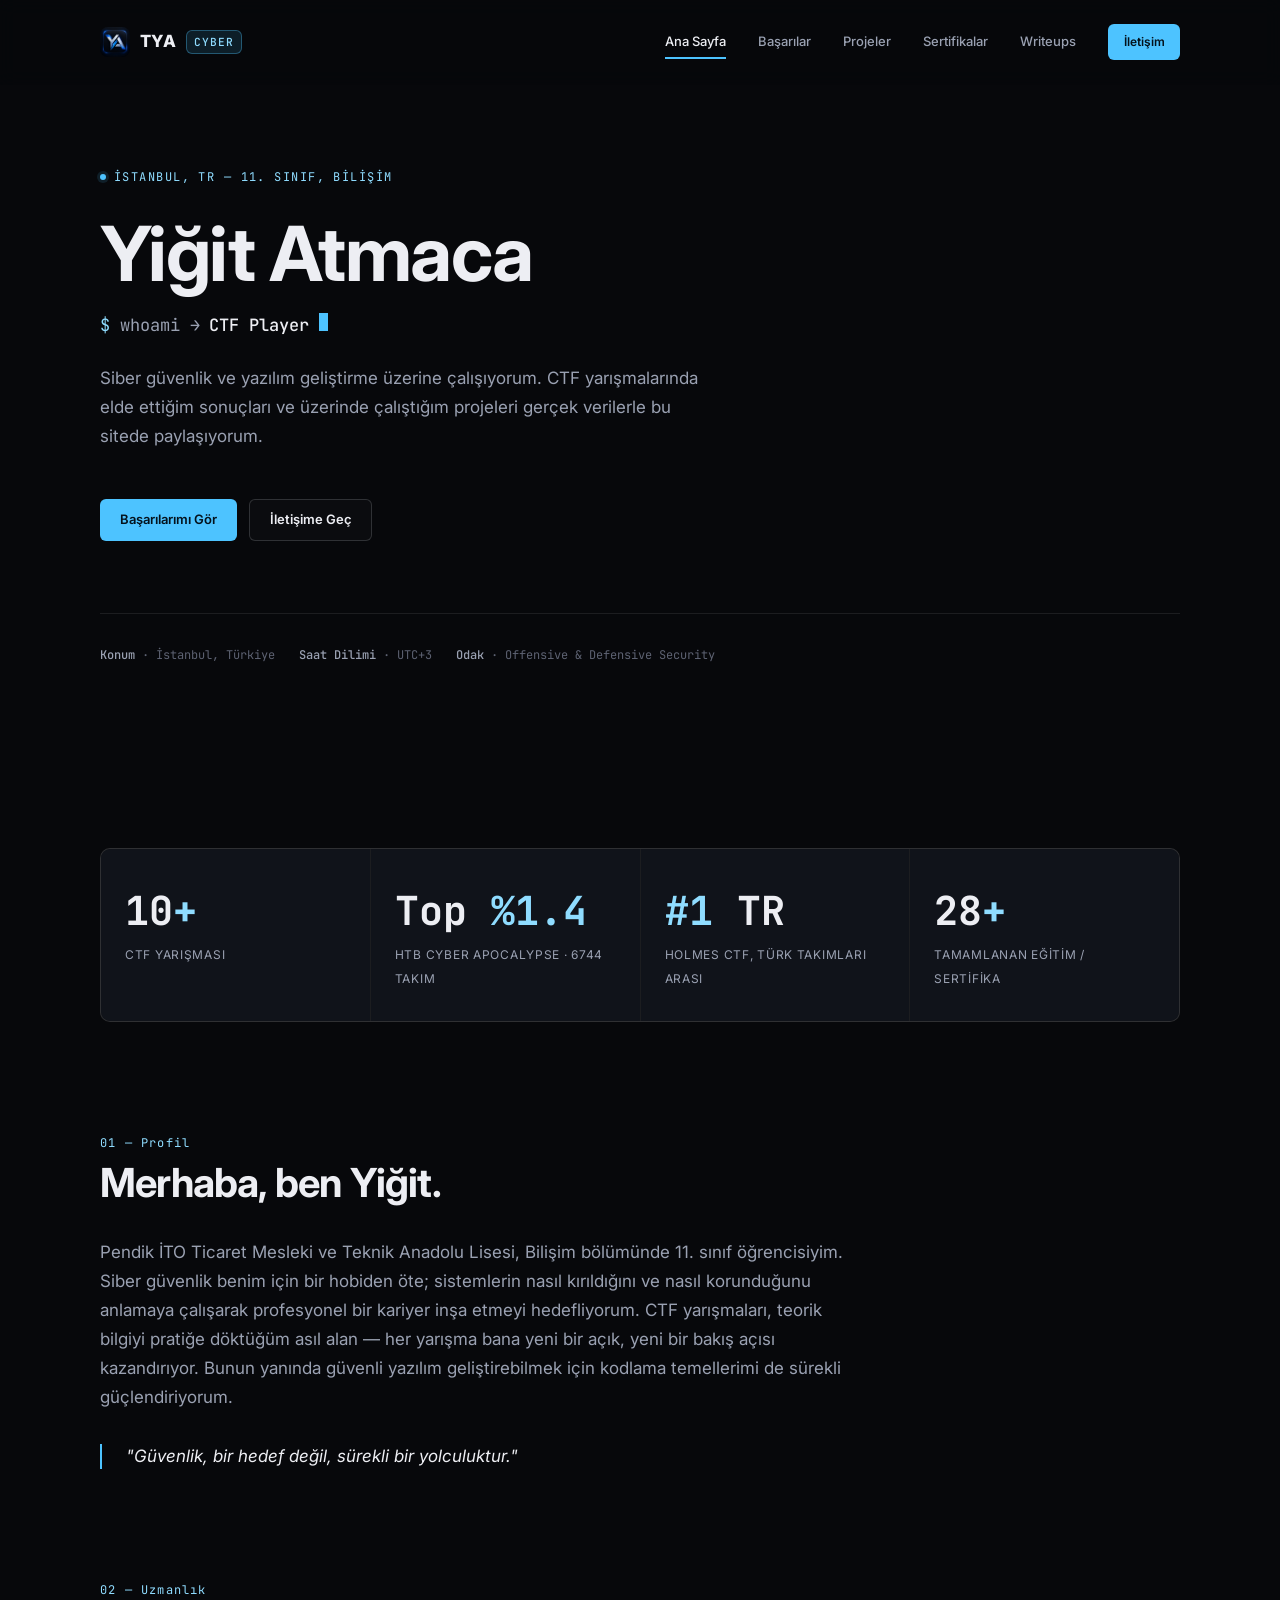
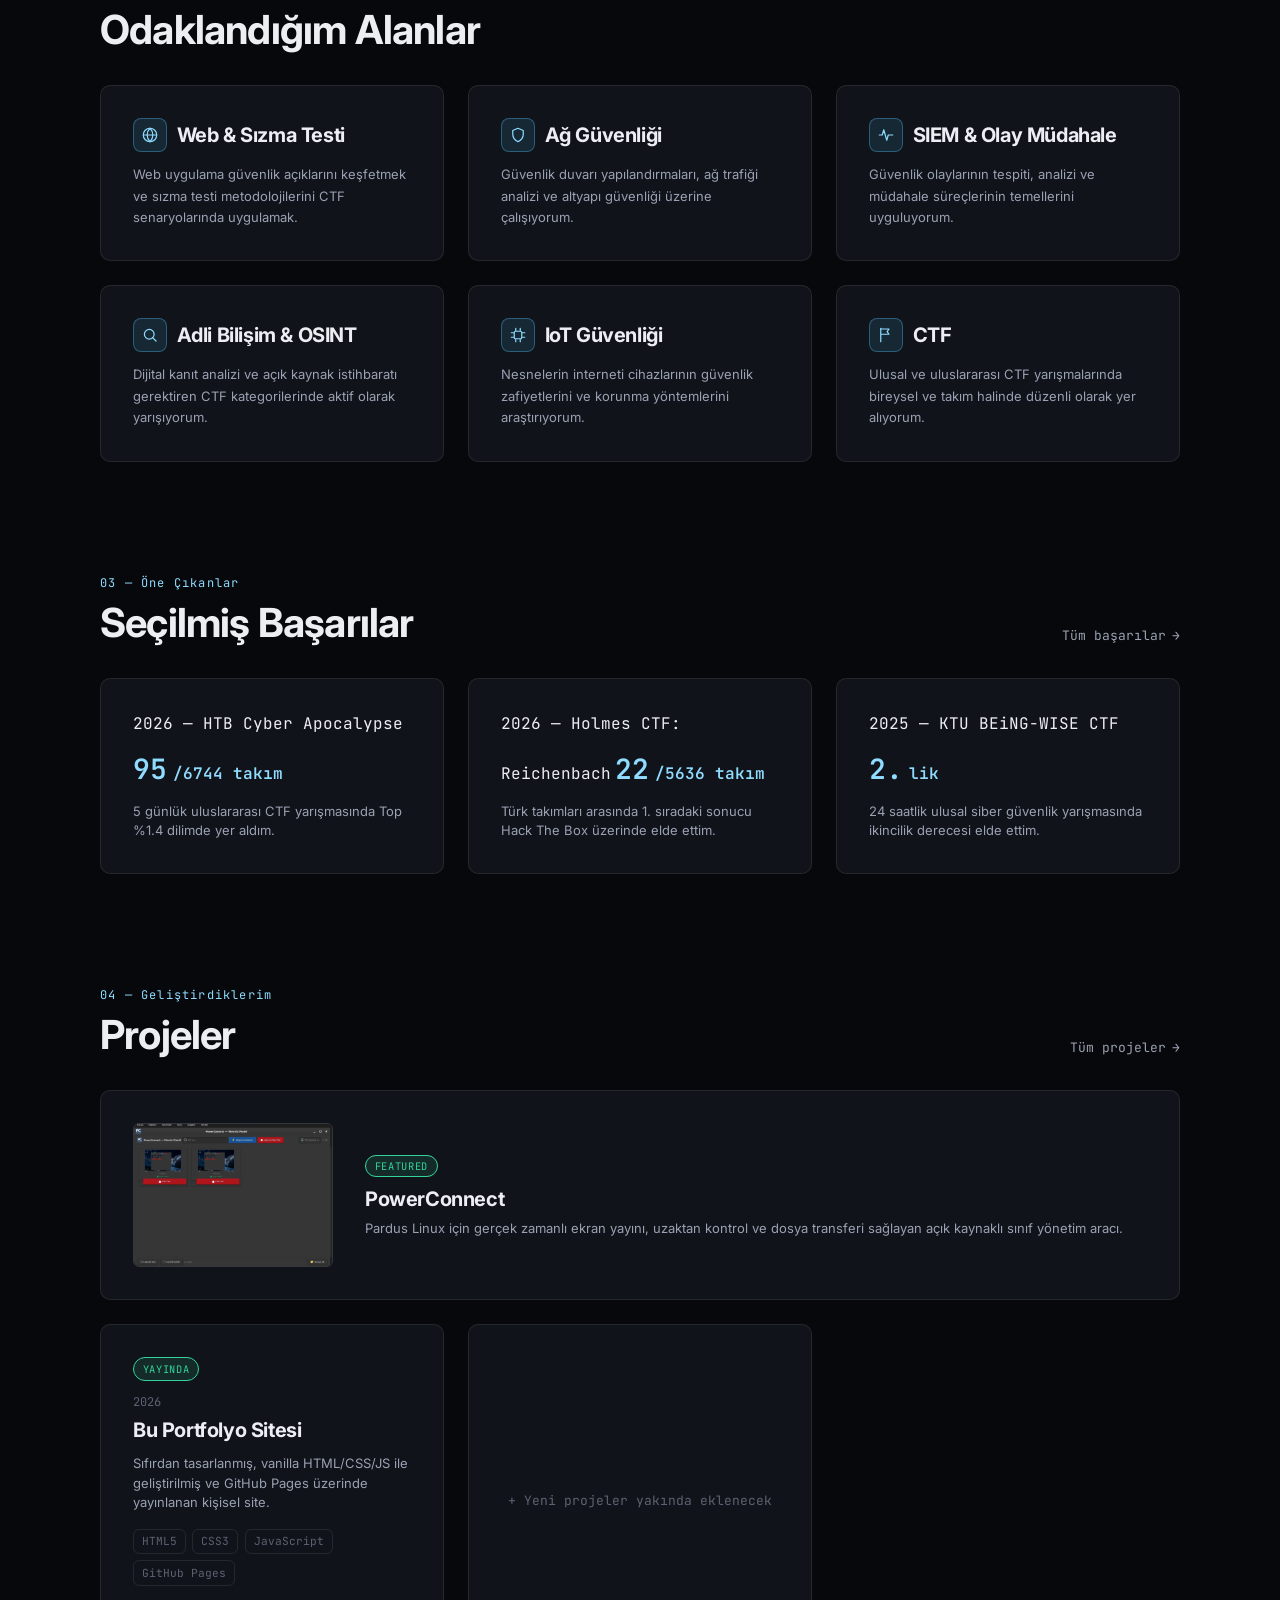
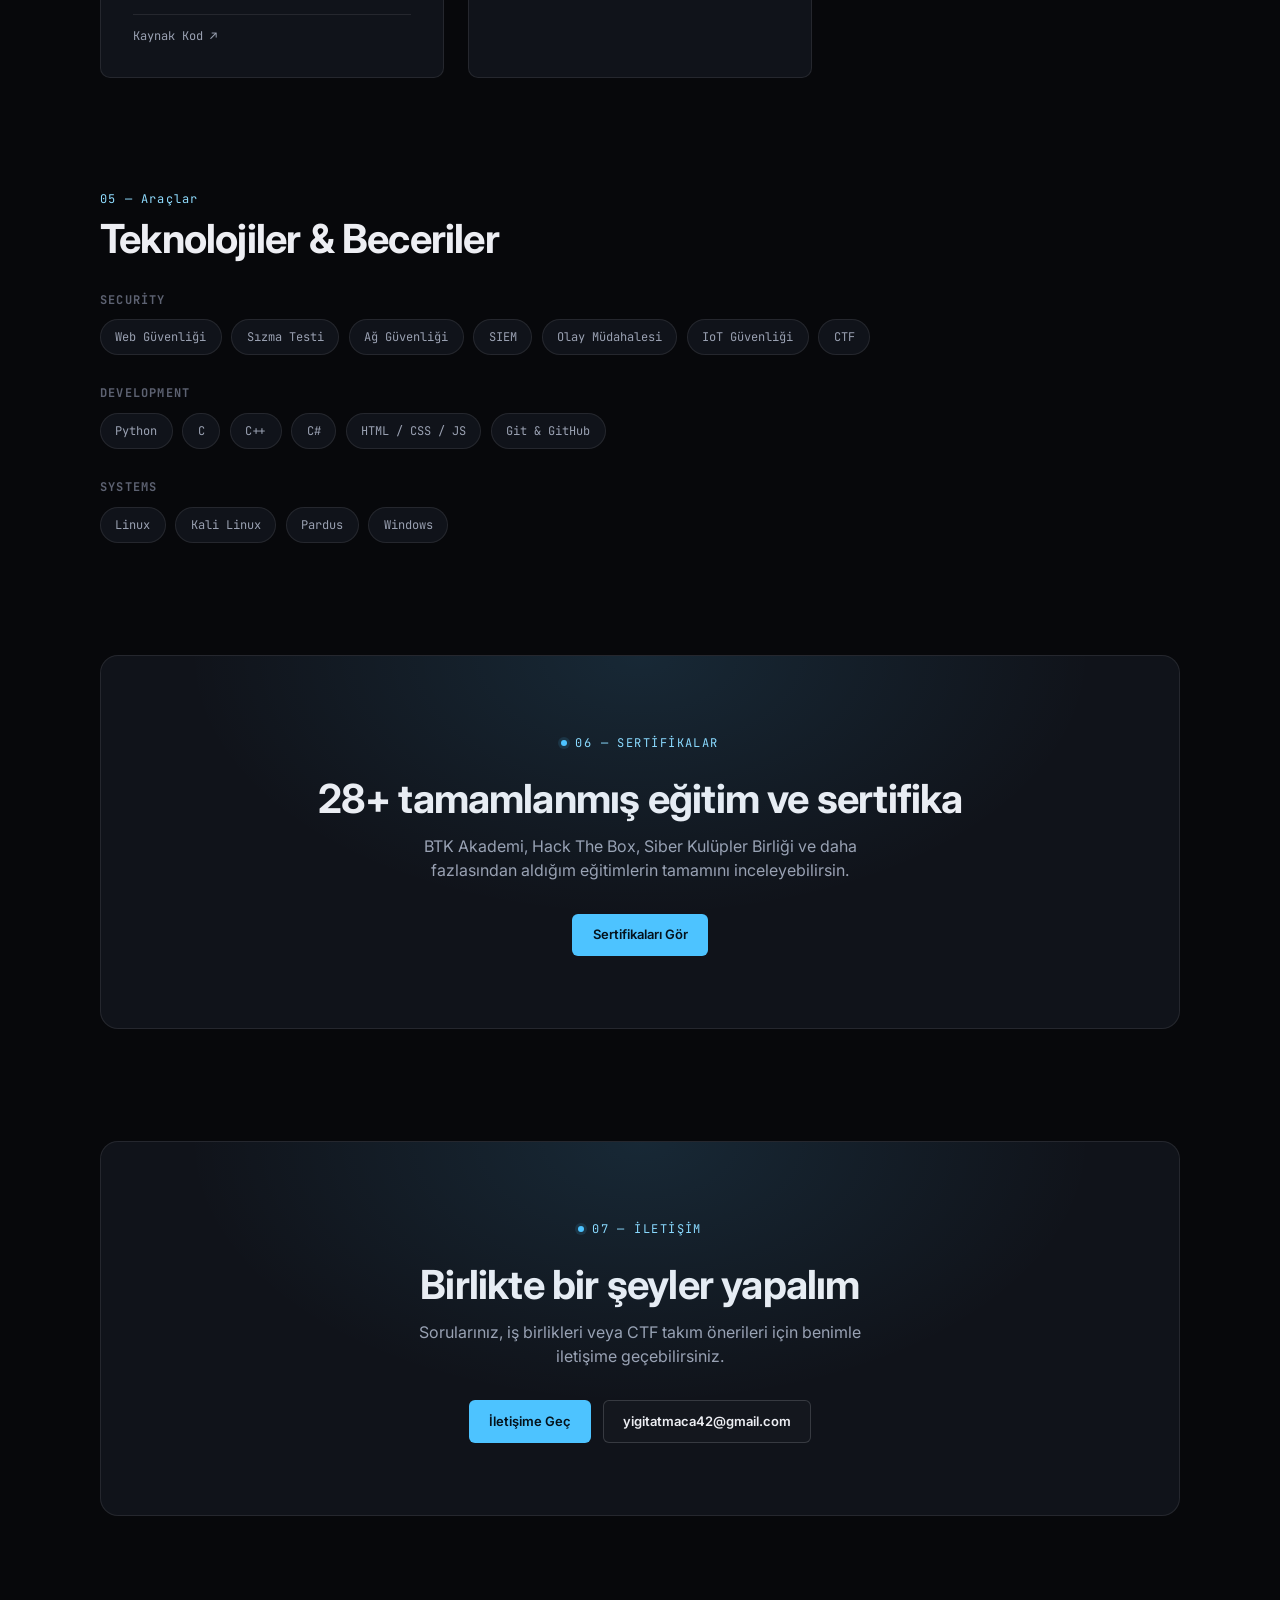
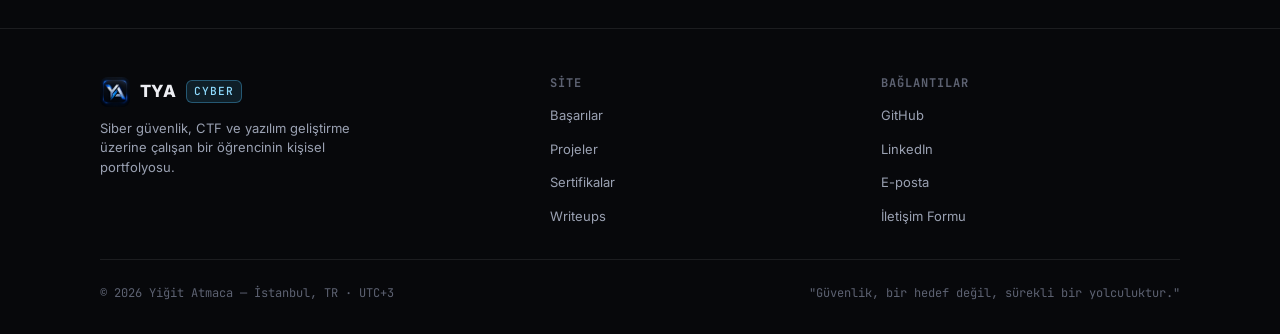
==== commit 1bc00cd1: "Round 2: new YA branding, PowerConnect, real writeups, perf/a11y fixes Branding - Replace active log" ====
--- a/docs/index.html
+++ b/docs/index.html
@@ -5,15 +5,19 @@
     <meta name="viewport" content="width=device-width, initial-scale=1.0">
     <meta name="description" content="Taha Yiğit Atmaca (YigTi) — siber güvenlik, CTF yarışmaları ve yazılım geliştirme üzerine çalışan bir lise öğrencisinin kişisel portfolyosu.">
     <meta name="theme-color" content="#07080b">
+    <link rel="icon" type="image/png" sizes="32x32" href="assets/images/favicon-32x32.png">
+    <link rel="icon" type="image/png" sizes="16x16" href="assets/images/favicon-16x16.png">
     <link rel="icon" type="image/png" href="assets/images/favicon.png">
     <link rel="apple-touch-icon" href="assets/images/apple-touch-icon.png">
+    <link rel="manifest" href="site.webmanifest">
     <meta property="og:title" content="Yiğit Atmaca — Cybersecurity · CTF · Software">
     <meta property="og:description" content="Siber güvenlik, CTF yarışmaları ve yazılım geliştirme üzerine çalışan bir öğrencinin kişisel portfolyosu.">
-    <meta property="og:image" content="https://yigitatmaca42.github.io/assets/images/logo.png">
+    <meta property="og:image" content="https://yigitatmaca42.github.io/assets/images/og-cover.png">
     <meta property="og:url" content="https://yigitatmaca42.github.io/">
     <meta property="og:type" content="website">
     <meta property="og:locale" content="tr_TR">
-    <meta name="twitter:card" content="summary">
+    <meta name="twitter:card" content="summary_large_image">
+    <meta name="twitter:image" content="https://yigitatmaca42.github.io/assets/images/og-cover.png">
     <link rel="canonical" href="https://yigitatmaca42.github.io/">
     <title>Yiğit Atmaca — Cybersecurity · CTF · Software</title>
     <link rel="preconnect" href="https://fonts.googleapis.com">
@@ -170,27 +174,27 @@
             </div>
             <div class="grid grid-3 reveal-stagger">
                 <div class="card focus-card">
-                    <h3><span class="icon">🌐</span> Web &amp; Sızma Testi</h3>
+                    <h3><span class="icon" aria-hidden="true"><svg viewBox="0 0 24 24" fill="none" stroke="currentColor" stroke-width="1.6"><circle cx="12" cy="12" r="9"/><path d="M3 12h18M12 3c2.5 2.5 3.8 5.8 3.8 9s-1.3 6.5-3.8 9c-2.5-2.5-3.8-5.8-3.8-9s1.3-6.5 3.8-9z"/></svg></span> Web &amp; Sızma Testi</h3>
                     <p>Web uygulama güvenlik açıklarını keşfetmek ve sızma testi metodolojilerini CTF senaryolarında uygulamak.</p>
                 </div>
                 <div class="card focus-card">
-                    <h3><span class="icon">🛡️</span> Ağ Güvenliği</h3>
+                    <h3><span class="icon" aria-hidden="true"><svg viewBox="0 0 24 24" fill="none" stroke="currentColor" stroke-width="1.6"><path d="M12 3l7 3v5c0 4.5-3 8-7 10-4-2-7-5.5-7-10V6l7-3z" stroke-linejoin="round"/></svg></span> Ağ Güvenliği</h3>
                     <p>Güvenlik duvarı yapılandırmaları, ağ trafiği analizi ve altyapı güvenliği üzerine çalışıyorum.</p>
                 </div>
                 <div class="card focus-card">
-                    <h3><span class="icon">🔍</span> SIEM &amp; Olay Müdahale</h3>
+                    <h3><span class="icon" aria-hidden="true"><svg viewBox="0 0 24 24" fill="none" stroke="currentColor" stroke-width="1.6"><path d="M3 12h4l2-7 4 14 2-7h6" stroke-linecap="round" stroke-linejoin="round"/></svg></span> SIEM &amp; Olay Müdahale</h3>
                     <p>Güvenlik olaylarının tespiti, analizi ve müdahale süreçlerinin temellerini uyguluyorum.</p>
                 </div>
                 <div class="card focus-card">
-                    <h3><span class="icon">🕵️</span> Adli Bilişim &amp; OSINT</h3>
+                    <h3><span class="icon" aria-hidden="true"><svg viewBox="0 0 24 24" fill="none" stroke="currentColor" stroke-width="1.6"><circle cx="11" cy="11" r="6.5"/><path d="M20 20l-4.5-4.5" stroke-linecap="round"/></svg></span> Adli Bilişim &amp; OSINT</h3>
                     <p>Dijital kanıt analizi ve açık kaynak istihbaratı gerektiren CTF kategorilerinde aktif olarak yarışıyorum.</p>
                 </div>
                 <div class="card focus-card">
-                    <h3><span class="icon">🔌</span> IoT Güvenliği</h3>
+                    <h3><span class="icon" aria-hidden="true"><svg viewBox="0 0 24 24" fill="none" stroke="currentColor" stroke-width="1.6"><rect x="7" y="7" width="10" height="10" rx="1.5"/><path d="M9 3v3M15 3v3M9 18v3M15 18v3M3 9h3M3 15h3M18 9h3M18 15h3" stroke-linecap="round"/></svg></span> IoT Güvenliği</h3>
                     <p>Nesnelerin interneti cihazlarının güvenlik zafiyetlerini ve korunma yöntemlerini araştırıyorum.</p>
                 </div>
                 <div class="card focus-card">
-                    <h3><span class="icon">🚩</span> CTF</h3>
+                    <h3><span class="icon" aria-hidden="true"><svg viewBox="0 0 24 24" fill="none" stroke="currentColor" stroke-width="1.6"><path d="M5 3v18" stroke-linecap="round"/><path d="M5 4h11l-2.5 3.5L16 11H5" stroke-linejoin="round"/></svg></span> CTF</h3>
                     <p>Ulusal ve uluslararası CTF yarışmalarında bireysel ve takım halinde düzenli olarak yer alıyorum.</p>
                 </div>
             </div>
@@ -231,6 +235,16 @@
                 </div>
                 <a href="projects.html" class="section-link">Tüm projeler <span class="arrow">→</span></a>
             </div>
+            <a href="projects.html#powerconnect" class="card card-lift" style="display: grid; grid-template-columns: 200px 1fr; gap: var(--space-6); align-items: center; margin-bottom: var(--space-5);">
+                <span style="display: block; aspect-ratio: 1100 / 795; border-radius: var(--radius-sm); border: 1px solid var(--border-strong); overflow: hidden;">
+                    <img src="pictures/PowerConnect/panel.webp" alt="PowerConnect yönetici paneli" loading="lazy" width="1100" height="795" style="width: 100%; height: 100%; object-fit: cover;">
+                </span>
+                <div>
+                    <span class="status-pill">Featured</span>
+                    <h3 style="font-size: var(--text-lg); margin: var(--space-3) 0 var(--space-2);">PowerConnect</h3>
+                    <p style="font-size: var(--text-sm); margin: 0;">Pardus Linux için gerçek zamanlı ekran yayını, uzaktan kontrol ve dosya transferi sağlayan açık kaynaklı sınıf yönetim aracı.</p>
+                </div>
+            </a>
             <div class="grid grid-3 reveal-stagger">
                 <div class="card card-lift project-card">
                     <span class="status-pill">Yayında</span>
@@ -273,16 +287,20 @@
                 <h3>Development</h3>
                 <div class="tag-cloud">
                     <span class="tag">Python</span>
+                    <span class="tag">C</span>
+                    <span class="tag">C++</span>
+                    <span class="tag">C#</span>
+                    <span class="tag">HTML / CSS / JS</span>
                     <span class="tag">Git &amp; GitHub</span>
-                    <span class="tag">HTML / CSS / JS</span>
                 </div>
             </div>
             <div class="skill-group">
                 <h3>Systems</h3>
                 <div class="tag-cloud">
+                    <span class="tag">Linux</span>
                     <span class="tag">Kali Linux</span>
                     <span class="tag">Pardus</span>
-                    <span class="tag">Linux</span>
+                    <span class="tag">Windows</span>
                 </div>
             </div>
         </section>
--- a/docs/assets/css/main.css
+++ b/docs/assets/css/main.css
@@ -133,11 +133,23 @@
   top: 0;
   z-index: var(--z-header);
   padding: var(--space-5) 0;
-  background: rgba(7, 8, 11, 0.5);
-  backdrop-filter: blur(14px) saturate(140%);
-  -webkit-backdrop-filter: blur(14px) saturate(140%);
+  background: rgba(7, 8, 11, 0.55);
+  backdrop-filter: blur(9px);
+  -webkit-backdrop-filter: blur(9px);
   border-bottom: 1px solid transparent;
   transition: background var(--dur) var(--ease), border-color var(--dur) var(--ease), padding var(--dur) var(--ease);
+}
+
+/* Backdrop blur is the single most expensive thing a sticky header can do
+   during scroll (the browser resamples everything behind it every frame).
+   Mobile GPUs feel this most, so drop it there and fall back to a solid
+   near-opaque background instead. */
+@media (max-width: 860px), (hover: none) {
+  .site-header {
+    background: rgba(7, 8, 11, 0.92);
+    backdrop-filter: none;
+    -webkit-backdrop-filter: none;
+  }
 }
 
 .site-header.is-scrolled {
@@ -576,8 +588,13 @@
   border: 1px solid var(--border-accent);
   display: grid;
   place-items: center;
-  font-size: 1rem;
+  color: var(--accent-text);
   flex-shrink: 0;
+}
+
+.focus-card .icon svg {
+  width: 18px;
+  height: 18px;
 }
 
 .focus-card p {
@@ -642,7 +659,7 @@
   background: var(--surface);
   padding: 0.5rem 0.9rem;
   border-radius: var(--radius-pill);
-  transition: all var(--dur-fast) var(--ease);
+  transition: border-color var(--dur-fast) var(--ease), background var(--dur-fast) var(--ease), color var(--dur-fast) var(--ease), transform var(--dur-fast) var(--ease);
 }
 
 .tag:hover {
@@ -716,6 +733,29 @@
   font-size: var(--text-xl);
 }
 
+.tr-pill {
+  display: inline-flex;
+  align-items: center;
+  font-family: var(--font-mono);
+  font-size: 0.65rem;
+  font-weight: 700;
+  letter-spacing: 0.04em;
+  padding: 0.1rem 0.4rem;
+  border-radius: var(--radius-sm);
+  border: 1px solid var(--border-accent);
+  background: var(--accent-soft);
+  color: var(--accent-text);
+  vertical-align: middle;
+}
+
+.inline-icon {
+  width: 16px;
+  height: 16px;
+  vertical-align: -3px;
+  margin-right: 0.3rem;
+  flex-shrink: 0;
+}
+
 .timeline-content .event-desc {
   font-size: var(--text-sm);
   margin-bottom: var(--space-3);
@@ -778,7 +818,7 @@
   background: linear-gradient(0deg, rgba(0, 0, 0, 0.75), transparent);
   opacity: 0;
   transform: translateY(6px);
-  transition: all var(--dur-fast) var(--ease);
+  transition: opacity var(--dur-fast) var(--ease), transform var(--dur-fast) var(--ease);
 }
 
 .evidence-thumb:hover::after,
@@ -835,7 +875,7 @@
   cursor: pointer;
   display: grid;
   place-items: center;
-  transition: all var(--dur-fast) var(--ease);
+  transition: border-color var(--dur-fast) var(--ease), color var(--dur-fast) var(--ease);
 }
 
 .lightbox-close:hover,
@@ -895,7 +935,19 @@
 }
 
 .cert-card .cert-icon {
-  font-size: 1.6rem;
+  width: 34px;
+  height: 34px;
+  border-radius: 8px;
+  background: var(--accent-soft);
+  border: 1px solid var(--border-accent);
+  display: grid;
+  place-items: center;
+  color: var(--accent-text);
+}
+
+.cert-card .cert-icon svg {
+  width: 18px;
+  height: 18px;
 }
 
 .cert-card h3 {
@@ -989,6 +1041,129 @@
   width: fit-content;
 }
 
+/* ---------- Featured case study (distinct from card grid) ---------- */
+.case-study {
+  display: grid;
+  grid-template-columns: 1.05fr 1fr;
+  border: 1px solid var(--border);
+  border-radius: var(--radius-lg);
+  background: var(--surface);
+  overflow: hidden;
+}
+
+.case-study-media {
+  position: relative;
+  background: var(--bg-elevated);
+  padding: var(--space-6);
+  display: flex;
+  flex-direction: column;
+  gap: var(--space-4);
+  justify-content: center;
+  border-right: 1px solid var(--border);
+}
+
+.case-study-media img {
+  border-radius: var(--radius-sm);
+  border: 1px solid var(--border-strong);
+  width: 100%;
+}
+
+.case-study-media img.shot-secondary {
+  max-width: 62%;
+  margin-left: auto;
+  margin-top: -2.5rem;
+  box-shadow: 0 20px 40px rgba(0, 0, 0, 0.45);
+}
+
+.case-study-body {
+  padding: var(--space-7);
+  display: flex;
+  flex-direction: column;
+}
+
+.case-study-body .eyebrow {
+  margin-bottom: var(--space-4);
+}
+
+.case-study-body h3 {
+  font-size: var(--text-2xl);
+  margin-bottom: var(--space-3);
+}
+
+.case-study-body > p {
+  font-size: var(--text-md);
+  line-height: 1.7;
+  margin-bottom: var(--space-6);
+}
+
+.case-study-meta {
+  display: grid;
+  grid-template-columns: repeat(2, 1fr);
+  gap: var(--space-4);
+  padding: var(--space-5) 0;
+  border-top: 1px solid var(--border);
+  border-bottom: 1px solid var(--border);
+  margin-bottom: var(--space-6);
+}
+
+.case-study-meta dt {
+  font-family: var(--font-mono);
+  font-size: 0.65rem;
+  text-transform: uppercase;
+  letter-spacing: 0.08em;
+  color: var(--text-faint);
+  margin-bottom: 0.3rem;
+}
+
+.case-study-meta dd {
+  font-size: var(--text-sm);
+  color: var(--text);
+}
+
+.case-study-features {
+  display: grid;
+  gap: 0.7rem;
+  margin-bottom: var(--space-6);
+}
+
+.case-study-features li {
+  display: flex;
+  align-items: flex-start;
+  gap: 0.6rem;
+  font-size: var(--text-sm);
+  color: var(--text-muted);
+}
+
+.case-study-features svg {
+  width: 16px;
+  height: 16px;
+  margin-top: 0.15rem;
+  color: var(--accent-text);
+  flex-shrink: 0;
+}
+
+.case-study-footer {
+  margin-top: auto;
+  display: flex;
+  flex-wrap: wrap;
+  gap: var(--space-3);
+}
+
+@media (max-width: 860px) {
+  .case-study {
+    grid-template-columns: 1fr;
+  }
+
+  .case-study-media {
+    border-right: none;
+    border-bottom: 1px solid var(--border);
+  }
+
+  .case-study-meta {
+    grid-template-columns: 1fr 1fr;
+  }
+}
+
 /* ---------- Empty states ---------- */
 .empty-state {
   text-align: center;
@@ -1015,11 +1190,178 @@
   margin-inline: auto;
 }
 
-/* ---------- Writeup filters ---------- */
+/* ---------- Writeups: technical field-notes list (not cards) ---------- */
+.writeups-toolbar {
+  margin-bottom: var(--space-6);
+}
+
+.writeups-search {
+  position: relative;
+  max-width: 420px;
+  margin-bottom: var(--space-5);
+}
+
+.writeups-search input {
+  width: 100%;
+  background: var(--bg-elevated);
+  border: 1px solid var(--border-strong);
+  color: var(--text);
+  padding: 0.75rem 1rem 0.75rem 2.4rem;
+  border-radius: var(--radius-sm);
+  font-family: var(--font-mono);
+  font-size: var(--text-sm);
+}
+
+.writeups-search input:focus {
+  outline: none;
+  border-color: var(--accent);
+  box-shadow: 0 0 0 3px var(--accent-soft);
+}
+
+.writeups-search svg {
+  position: absolute;
+  left: 0.85rem;
+  top: 50%;
+  transform: translateY(-50%);
+  width: 16px;
+  height: 16px;
+  color: var(--text-faint);
+  pointer-events: none;
+}
+
 .filter-row {
   display: flex;
   flex-wrap: wrap;
-  gap: 0.6rem;
+  gap: 0.5rem;
+  margin-bottom: var(--space-3);
+}
+
+.filter-row:last-child {
+  margin-bottom: 0;
+}
+
+.writeups-count {
+  font-family: var(--font-mono);
+  font-size: var(--text-xs);
+  color: var(--text-faint);
+  margin: var(--space-5) 0 var(--space-3);
+}
+
+.writeup-table {
+  border-top: 1px solid var(--border);
+}
+
+.writeup-row {
+  display: grid;
+  grid-template-columns: 110px 1fr 90px 70px 24px;
+  gap: var(--space-4);
+  align-items: center;
+  padding: 0.85rem 0.25rem;
+  border-bottom: 1px solid var(--border);
+  font-size: var(--text-sm);
+  transition: background var(--dur-fast) var(--ease);
+}
+
+a.writeup-row:hover {
+  background: var(--surface);
+}
+
+.writeup-row .wr-category {
+  font-family: var(--font-mono);
+  font-size: 0.7rem;
+  text-transform: uppercase;
+  letter-spacing: 0.05em;
+  color: var(--accent-text);
+}
+
+.writeup-row .wr-name {
+  color: var(--text);
+  font-weight: 500;
+  min-width: 0;
+}
+
+.writeup-row .wr-name .wr-desc {
+  display: block;
+  font-weight: 400;
+  font-size: var(--text-xs);
+  color: var(--text-faint);
+  margin-top: 0.2rem;
+  overflow: hidden;
+  text-overflow: ellipsis;
+  white-space: nowrap;
+}
+
+.wr-difficulty {
+  display: inline-flex;
+  align-items: center;
+  gap: 0.4rem;
+  font-size: var(--text-xs);
+  color: var(--text-muted);
+}
+
+.wr-difficulty .dot {
+  width: 7px;
+  height: 7px;
+  border-radius: 50%;
+  flex-shrink: 0;
+}
+
+.wr-difficulty.diff-kolay .dot { background: var(--success); }
+.wr-difficulty.diff-orta .dot { background: #f5b942; }
+.wr-difficulty.diff-zor .dot { background: var(--danger); }
+
+.wr-points {
+  font-family: var(--font-mono);
+  font-size: var(--text-xs);
+  color: var(--text-faint);
+  text-align: right;
+}
+
+.wr-arrow {
+  color: var(--text-faint);
+  transition: transform var(--dur-fast) var(--ease), color var(--dur-fast) var(--ease);
+}
+
+a.writeup-row:hover .wr-arrow {
+  color: var(--accent-text);
+  transform: translate(2px, -2px);
+}
+
+.writeup-row-header {
+  display: grid;
+  grid-template-columns: 110px 1fr 90px 70px 24px;
+  gap: var(--space-4);
+  padding: 0 0.25rem 0.6rem;
+  font-family: var(--font-mono);
+  font-size: 0.65rem;
+  text-transform: uppercase;
+  letter-spacing: 0.06em;
+  color: var(--text-faint);
+}
+
+.wr-points-head {
+  text-align: right;
+}
+
+@media (max-width: 640px) {
+  .writeup-row-header {
+    display: none;
+  }
+
+  .writeup-row {
+    grid-template-columns: 1fr auto;
+    grid-template-areas:
+      "category points"
+      "name name"
+      "difficulty arrow";
+    row-gap: 0.35rem;
+  }
+
+  .writeup-row .wr-category { grid-area: category; }
+  .writeup-row .wr-points { grid-area: points; }
+  .writeup-row .wr-name { grid-area: name; }
+  .writeup-row .wr-difficulty { grid-area: difficulty; }
+  .writeup-row .wr-arrow { grid-area: arrow; justify-self: end; }
 }
 
 /* ---------- Forms ---------- */
@@ -1059,6 +1401,26 @@
   resize: vertical;
 }
 
+.form-field input[aria-invalid="true"],
+.form-field textarea[aria-invalid="true"] {
+  border-color: var(--danger);
+}
+
+.form-field input[aria-invalid="true"]:focus,
+.form-field textarea[aria-invalid="true"]:focus {
+  box-shadow: 0 0 0 3px var(--danger-soft);
+}
+
+.field-error {
+  margin-top: 0.5rem;
+  font-size: var(--text-xs);
+  color: var(--danger);
+}
+
+.field-error[hidden] {
+  display: none;
+}
+
 .form-message {
   display: none;
   padding: 0.9rem 1rem;
@@ -1126,7 +1488,7 @@
   border: 1px solid var(--border);
   border-radius: var(--radius-sm);
   padding: 0.25rem 0.5rem;
-  transition: all var(--dur-fast) var(--ease);
+  transition: color var(--dur-fast) var(--ease), border-color var(--dur-fast) var(--ease);
 }
 
 .copy-btn:hover {
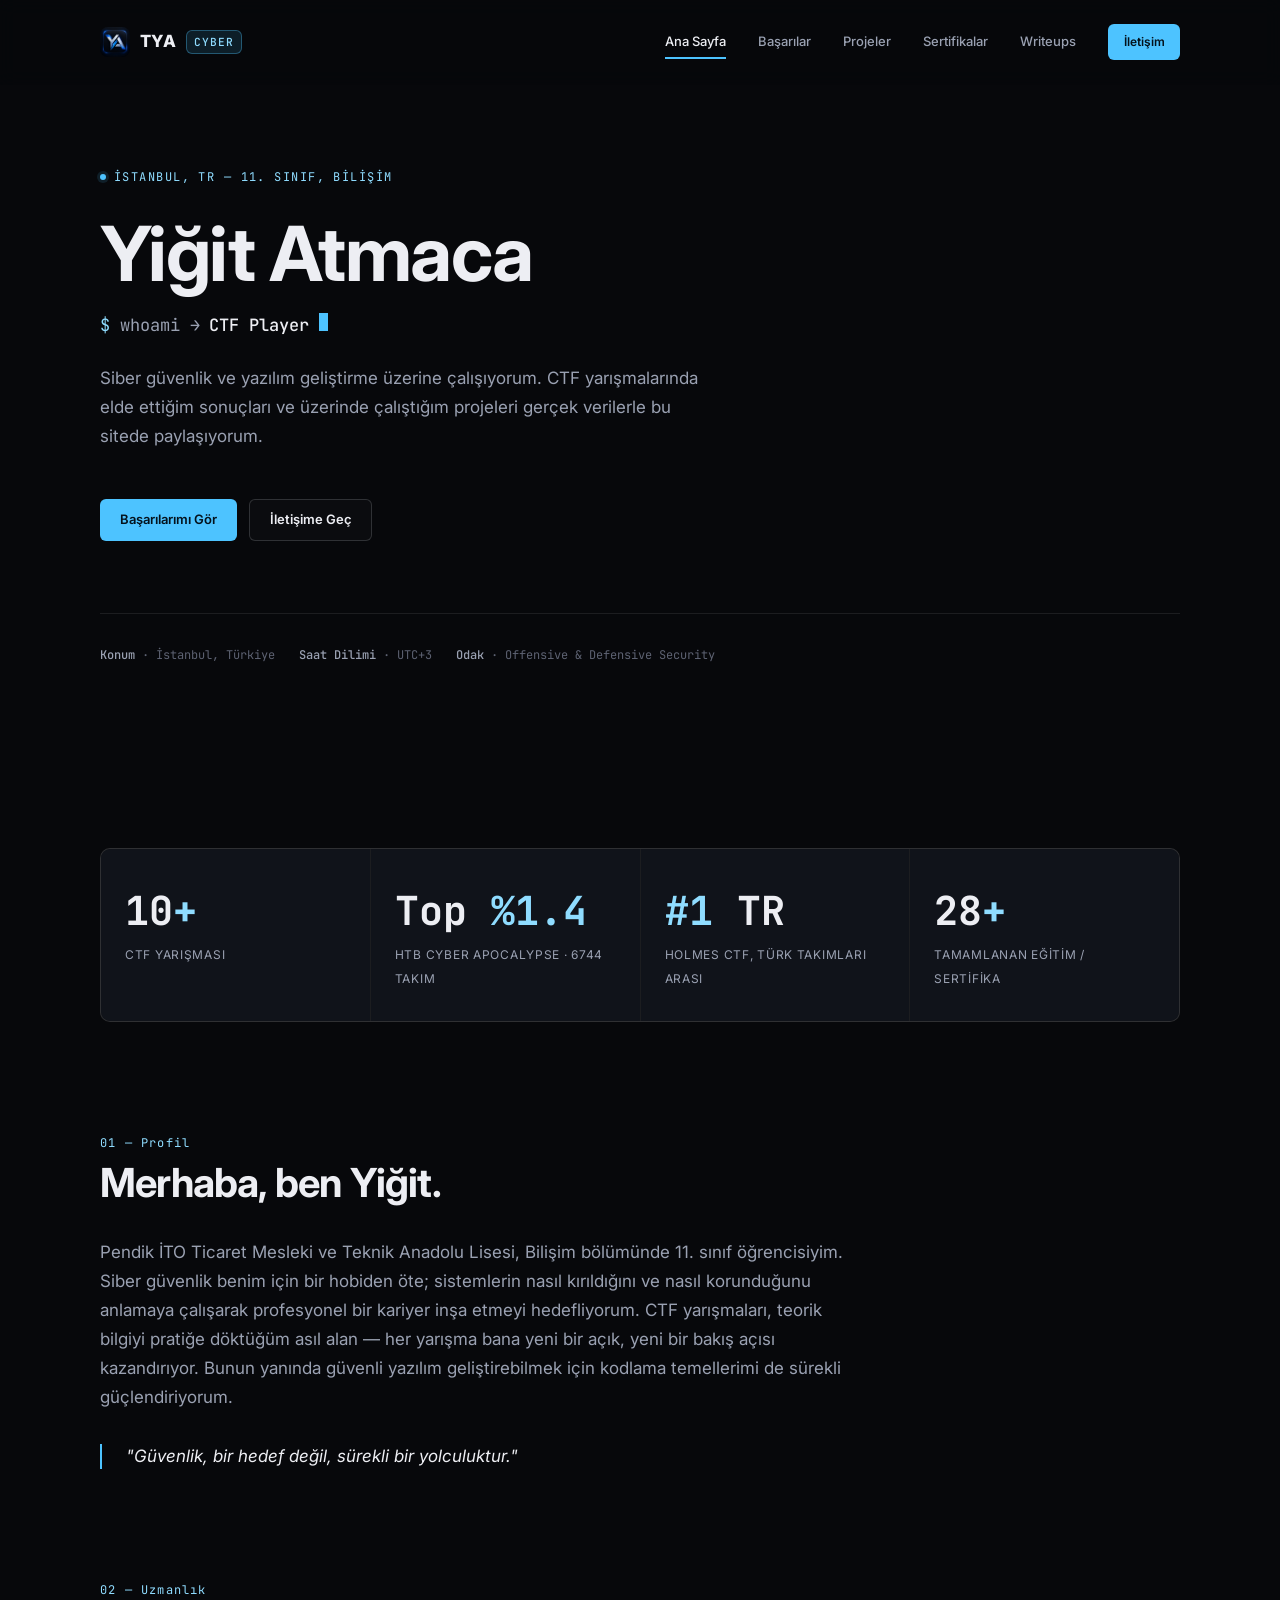
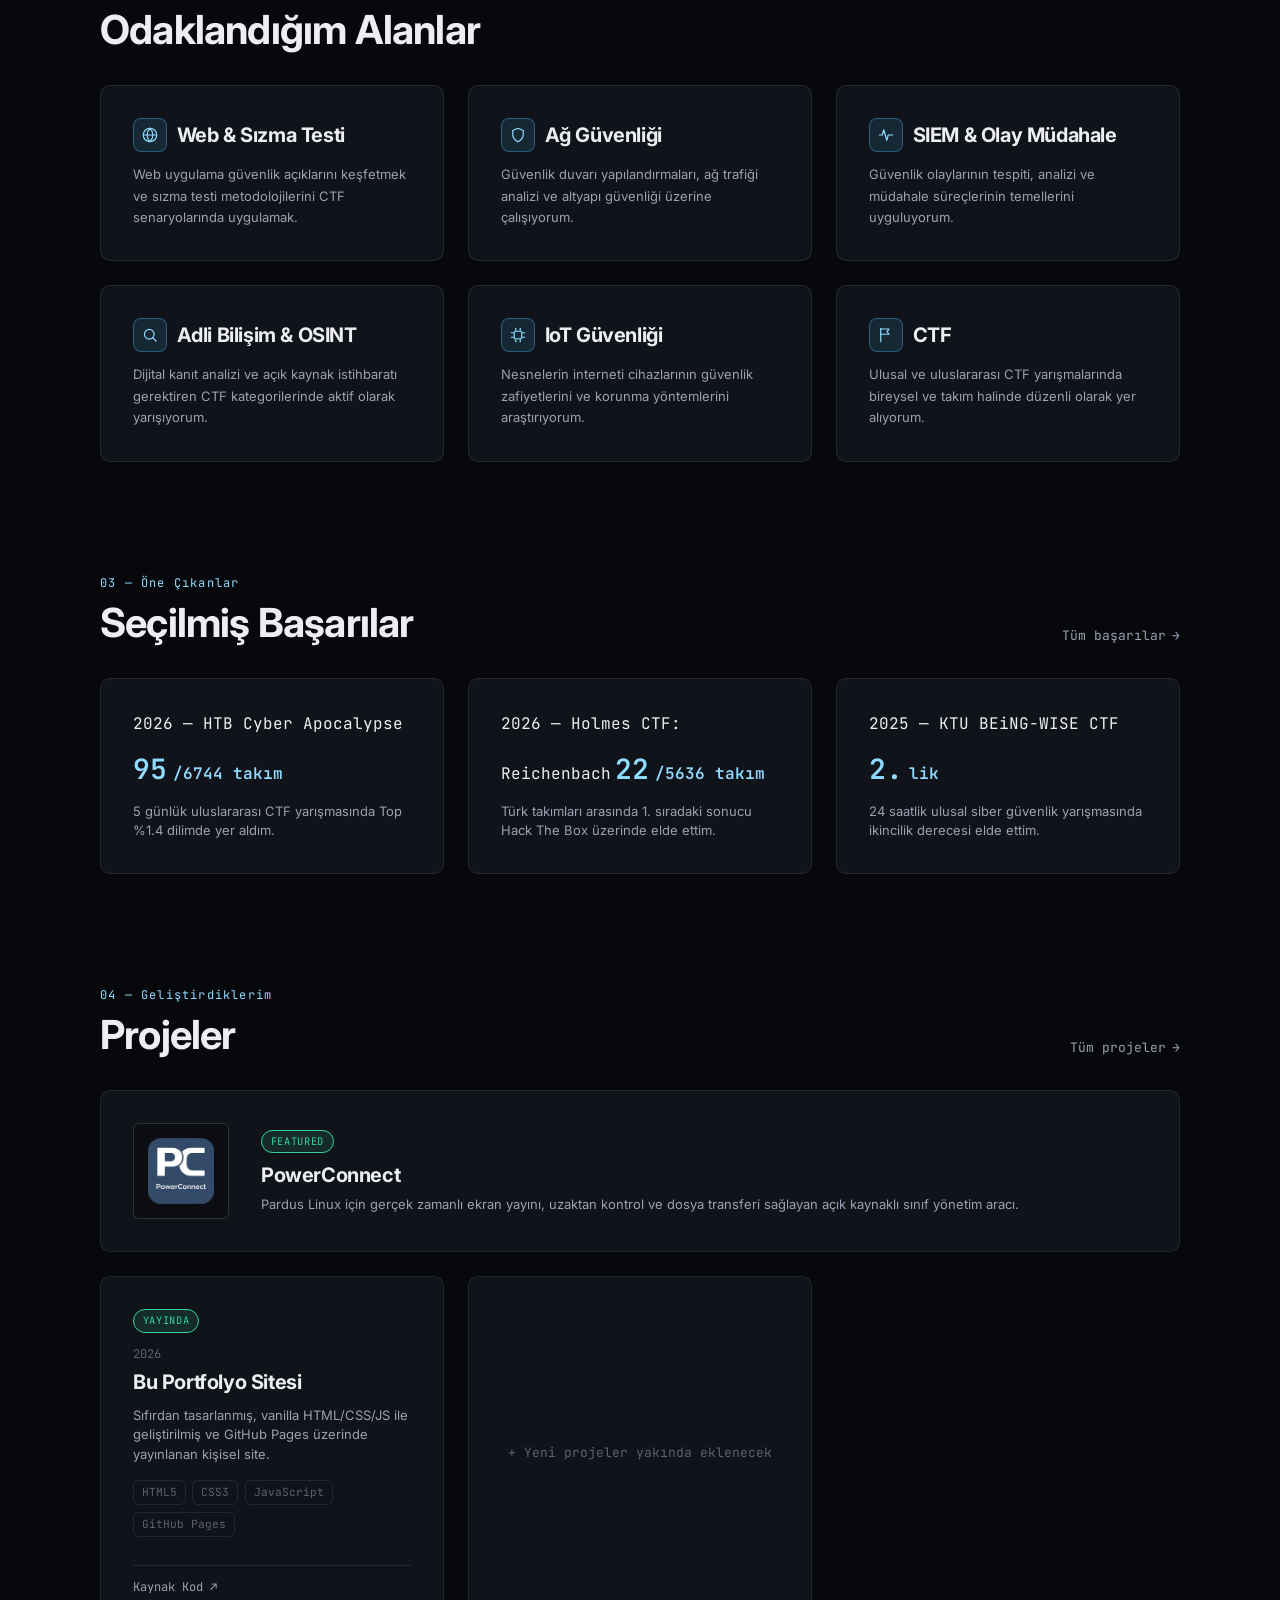
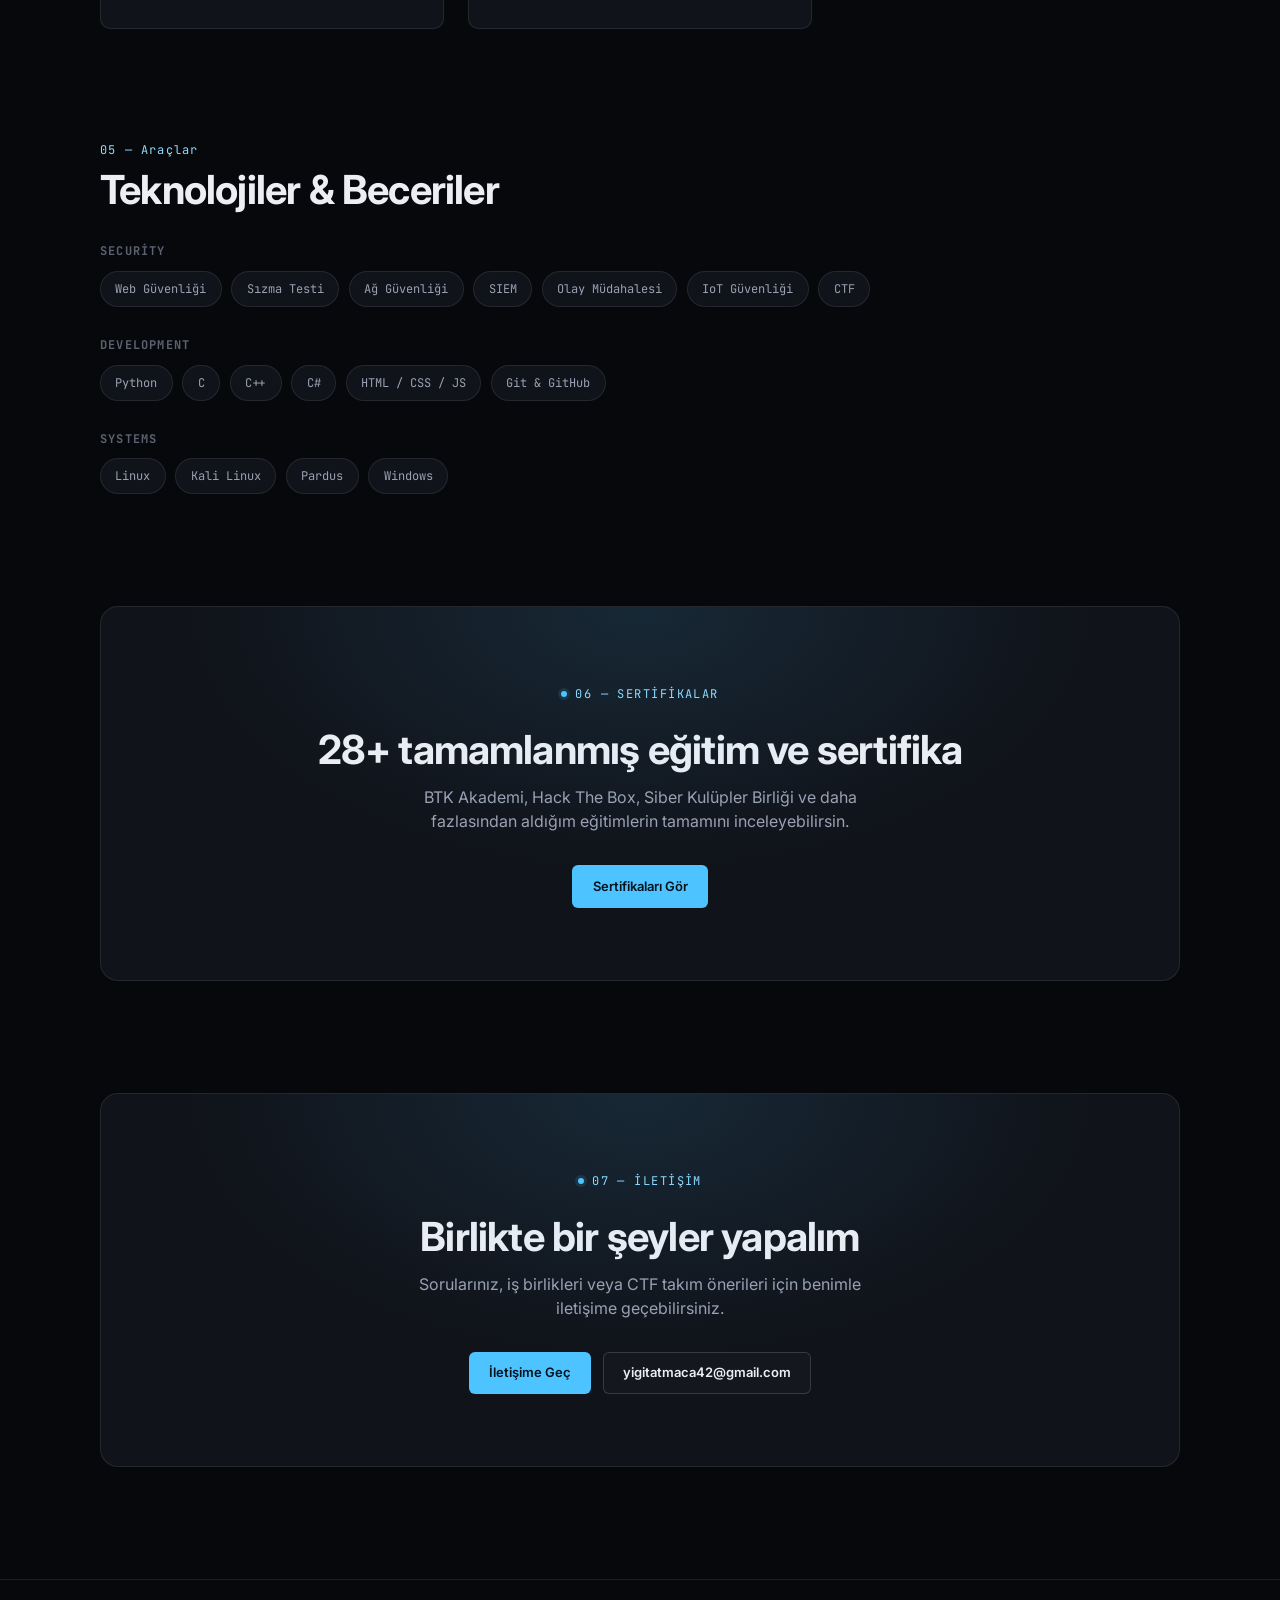
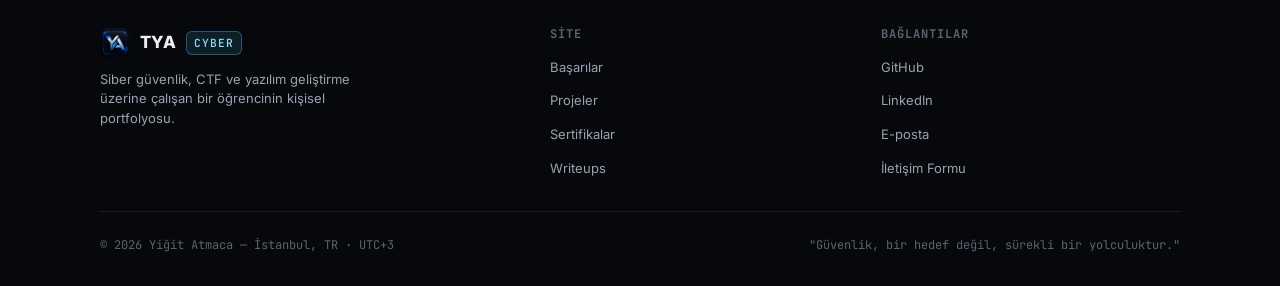
==== commit a5b77d77: "Replace PowerConnect screenshots with app logo, fix mobile featured-card layout The projects.html ca" ====
--- a/docs/index.html
+++ b/docs/index.html
@@ -5,19 +5,19 @@
     <meta name="viewport" content="width=device-width, initial-scale=1.0">
     <meta name="description" content="Taha Yiğit Atmaca (YigTi) — siber güvenlik, CTF yarışmaları ve yazılım geliştirme üzerine çalışan bir lise öğrencisinin kişisel portfolyosu.">
     <meta name="theme-color" content="#07080b">
-    <link rel="icon" type="image/png" sizes="32x32" href="assets/images/favicon-32x32.png">
-    <link rel="icon" type="image/png" sizes="16x16" href="assets/images/favicon-16x16.png">
-    <link rel="icon" type="image/png" href="assets/images/favicon.png">
-    <link rel="apple-touch-icon" href="assets/images/apple-touch-icon.png">
+    <link rel="icon" type="image/png" sizes="32x32" href="assets/images/favicon-32x32.png?v=20260927b">
+    <link rel="icon" type="image/png" sizes="16x16" href="assets/images/favicon-16x16.png?v=20260927b">
+    <link rel="icon" type="image/png" href="assets/images/favicon.png?v=20260927b">
+    <link rel="apple-touch-icon" href="assets/images/apple-touch-icon.png?v=20260927b">
     <link rel="manifest" href="site.webmanifest">
     <meta property="og:title" content="Yiğit Atmaca — Cybersecurity · CTF · Software">
     <meta property="og:description" content="Siber güvenlik, CTF yarışmaları ve yazılım geliştirme üzerine çalışan bir öğrencinin kişisel portfolyosu.">
-    <meta property="og:image" content="https://yigitatmaca42.github.io/assets/images/og-cover.png">
+    <meta property="og:image" content="https://yigitatmaca42.github.io/assets/images/og-cover.png?v=20260927b">
     <meta property="og:url" content="https://yigitatmaca42.github.io/">
     <meta property="og:type" content="website">
     <meta property="og:locale" content="tr_TR">
     <meta name="twitter:card" content="summary_large_image">
-    <meta name="twitter:image" content="https://yigitatmaca42.github.io/assets/images/og-cover.png">
+    <meta name="twitter:image" content="https://yigitatmaca42.github.io/assets/images/og-cover.png?v=20260927b">
     <link rel="canonical" href="https://yigitatmaca42.github.io/">
     <title>Yiğit Atmaca — Cybersecurity · CTF · Software</title>
     <link rel="preconnect" href="https://fonts.googleapis.com">
@@ -63,7 +63,7 @@
     <header class="site-header">
         <div class="container header-row">
             <a href="index.html" class="brand" aria-label="Anasayfa">
-                <img src="assets/images/favicon.png" alt="" width="30" height="30">
+                <img src="assets/images/favicon.png?v=20260927b" alt="" width="30" height="30">
                 TYA <span class="brand-tag">Cyber</span>
             </a>
             <nav class="nav-desktop" aria-label="Ana menü">
@@ -235,9 +235,9 @@
                 </div>
                 <a href="projects.html" class="section-link">Tüm projeler <span class="arrow">→</span></a>
             </div>
-            <a href="projects.html#powerconnect" class="card card-lift" style="display: grid; grid-template-columns: 200px 1fr; gap: var(--space-6); align-items: center; margin-bottom: var(--space-5);">
-                <span style="display: block; aspect-ratio: 1100 / 795; border-radius: var(--radius-sm); border: 1px solid var(--border-strong); overflow: hidden;">
-                    <img src="pictures/PowerConnect/panel.webp" alt="PowerConnect yönetici paneli" loading="lazy" width="1100" height="795" style="width: 100%; height: 100%; object-fit: cover;">
+            <a href="projects.html#powerconnect" class="card card-lift featured-project-link">
+                <span class="featured-project-thumb">
+                    <img src="pictures/PowerConnect/logo.png" alt="PowerConnect logosu" loading="lazy" width="626" height="626">
                 </span>
                 <div>
                     <span class="status-pill">Featured</span>
@@ -334,7 +334,7 @@
             <div class="footer-grid">
                 <div class="footer-brand">
                     <a href="index.html" class="brand">
-                        <img src="assets/images/favicon.png" alt="" width="30" height="30">
+                        <img src="assets/images/favicon.png?v=20260927b" alt="" width="30" height="30">
                         TYA <span class="brand-tag">Cyber</span>
                     </a>
                     <p>Siber güvenlik, CTF ve yazılım geliştirme üzerine çalışan bir öğrencinin kişisel portfolyosu.</p>
--- a/docs/assets/css/main.css
+++ b/docs/assets/css/main.css
@@ -1068,11 +1068,41 @@
   width: 100%;
 }
 
-.case-study-media img.shot-secondary {
-  max-width: 62%;
-  margin-left: auto;
-  margin-top: -2.5rem;
-  box-shadow: 0 20px 40px rgba(0, 0, 0, 0.45);
+.case-study-media-logo {
+  align-items: center;
+}
+
+.case-study-media-logo img {
+  width: 100%;
+  max-width: 180px;
+  margin: 0 auto;
+  border: none;
+  border-radius: var(--radius-md);
+  filter: drop-shadow(0 12px 32px rgba(77, 195, 255, 0.18));
+}
+
+.featured-project-link {
+  display: grid;
+  grid-template-columns: 96px 1fr;
+  gap: var(--space-6);
+  align-items: center;
+  margin-bottom: var(--space-5);
+}
+
+.featured-project-thumb {
+  display: flex;
+  align-items: center;
+  justify-content: center;
+  aspect-ratio: 1 / 1;
+  border-radius: var(--radius-sm);
+  border: 1px solid var(--border-strong);
+  background: var(--bg-elevated);
+}
+
+.featured-project-thumb img {
+  width: 70%;
+  height: 70%;
+  object-fit: contain;
 }
 
 .case-study-body {
--- a/docs/assets/css/responsive.css
+++ b/docs/assets/css/responsive.css
@@ -51,6 +51,16 @@
 @media (max-width: 640px) {
   .page-header {
     padding: var(--space-6) 0 var(--space-5);
+  }
+
+  .featured-project-link {
+    grid-template-columns: 1fr;
+    text-align: center;
+    justify-items: center;
+  }
+
+  .featured-project-thumb {
+    width: 96px;
   }
 
   .footer-grid {
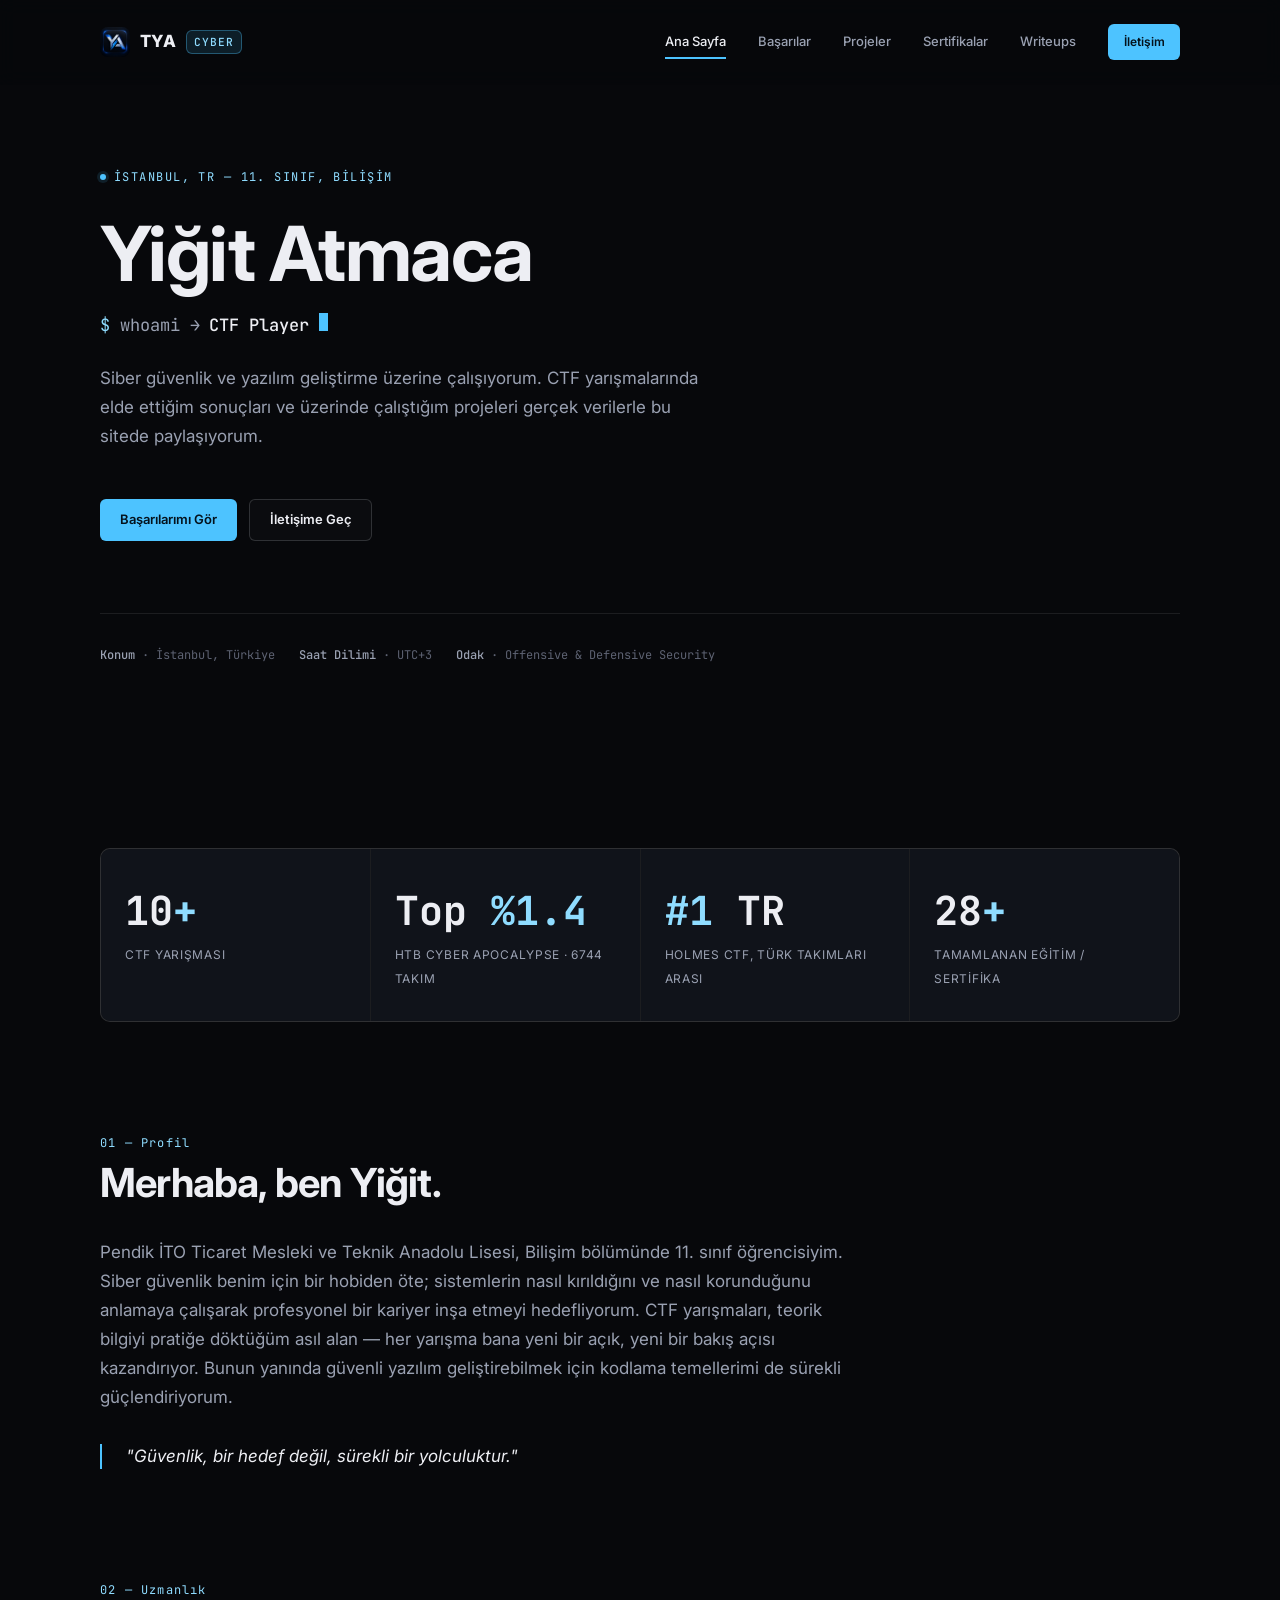
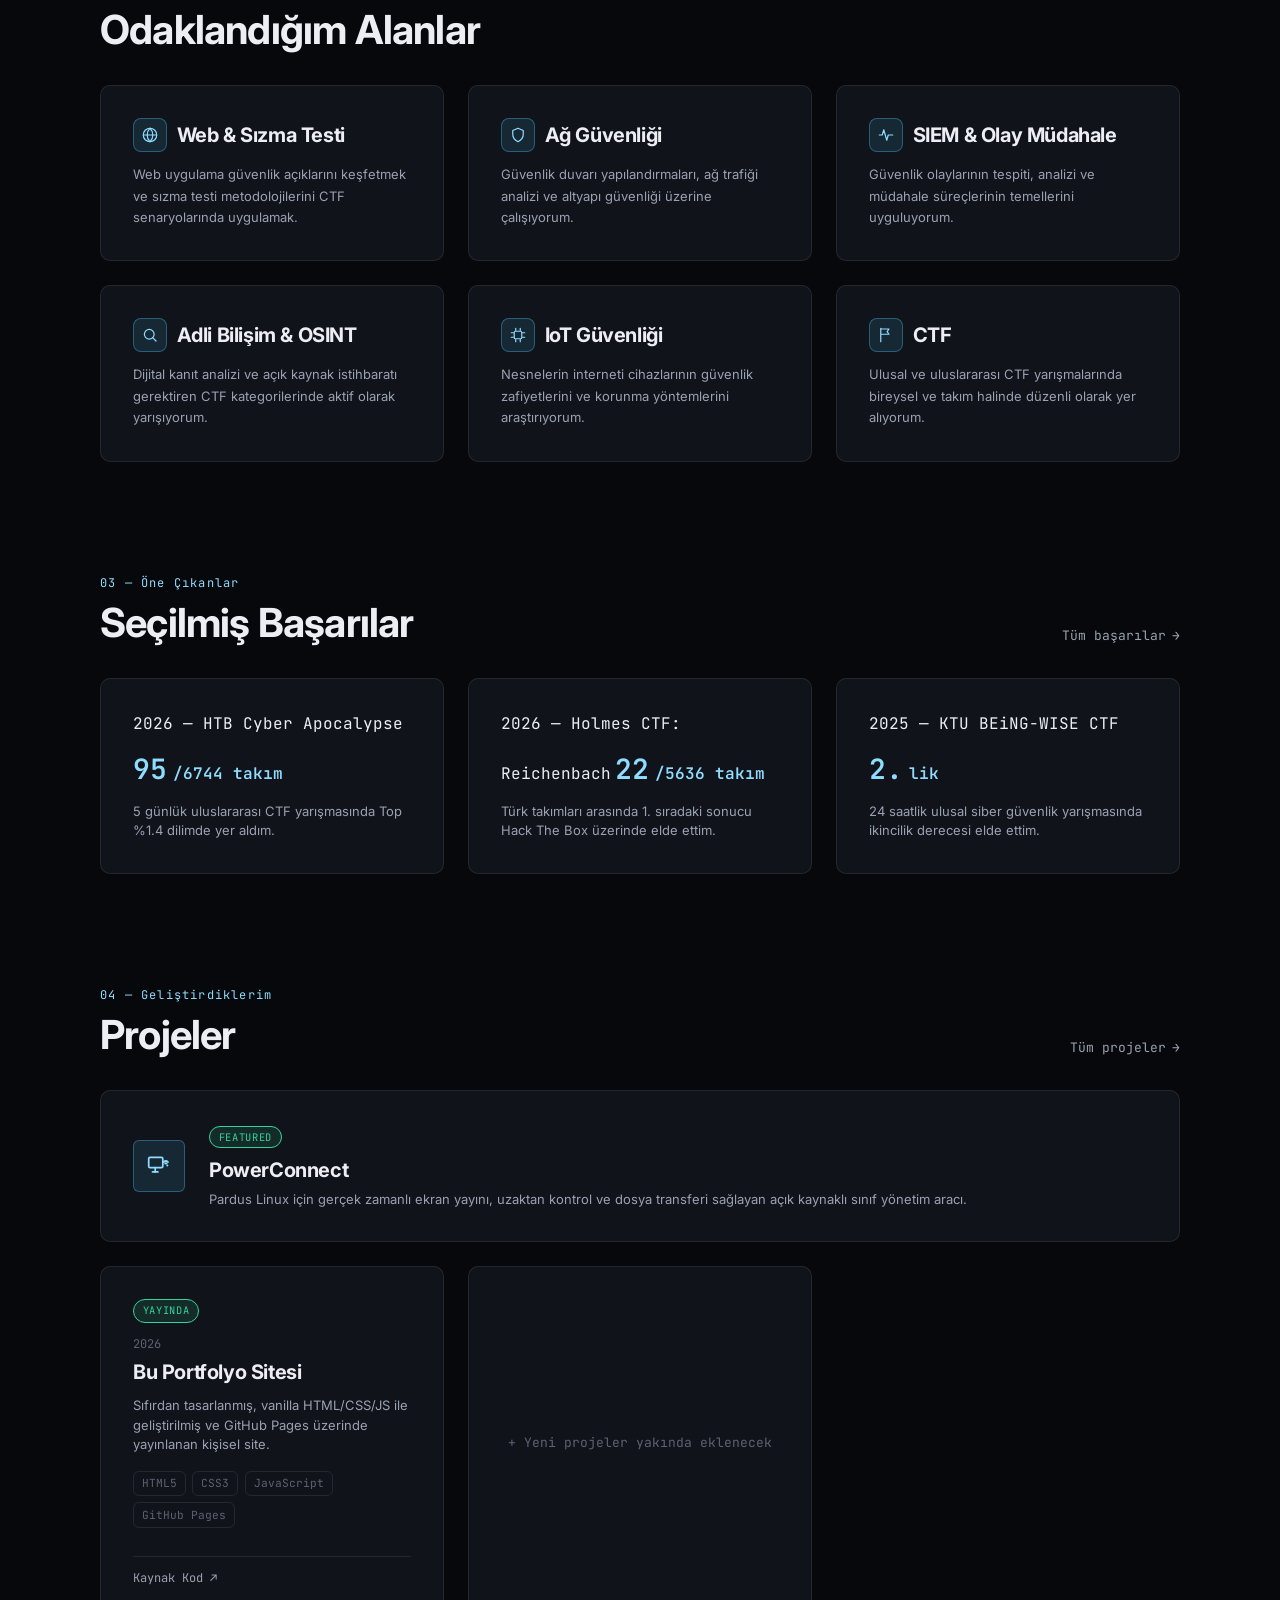
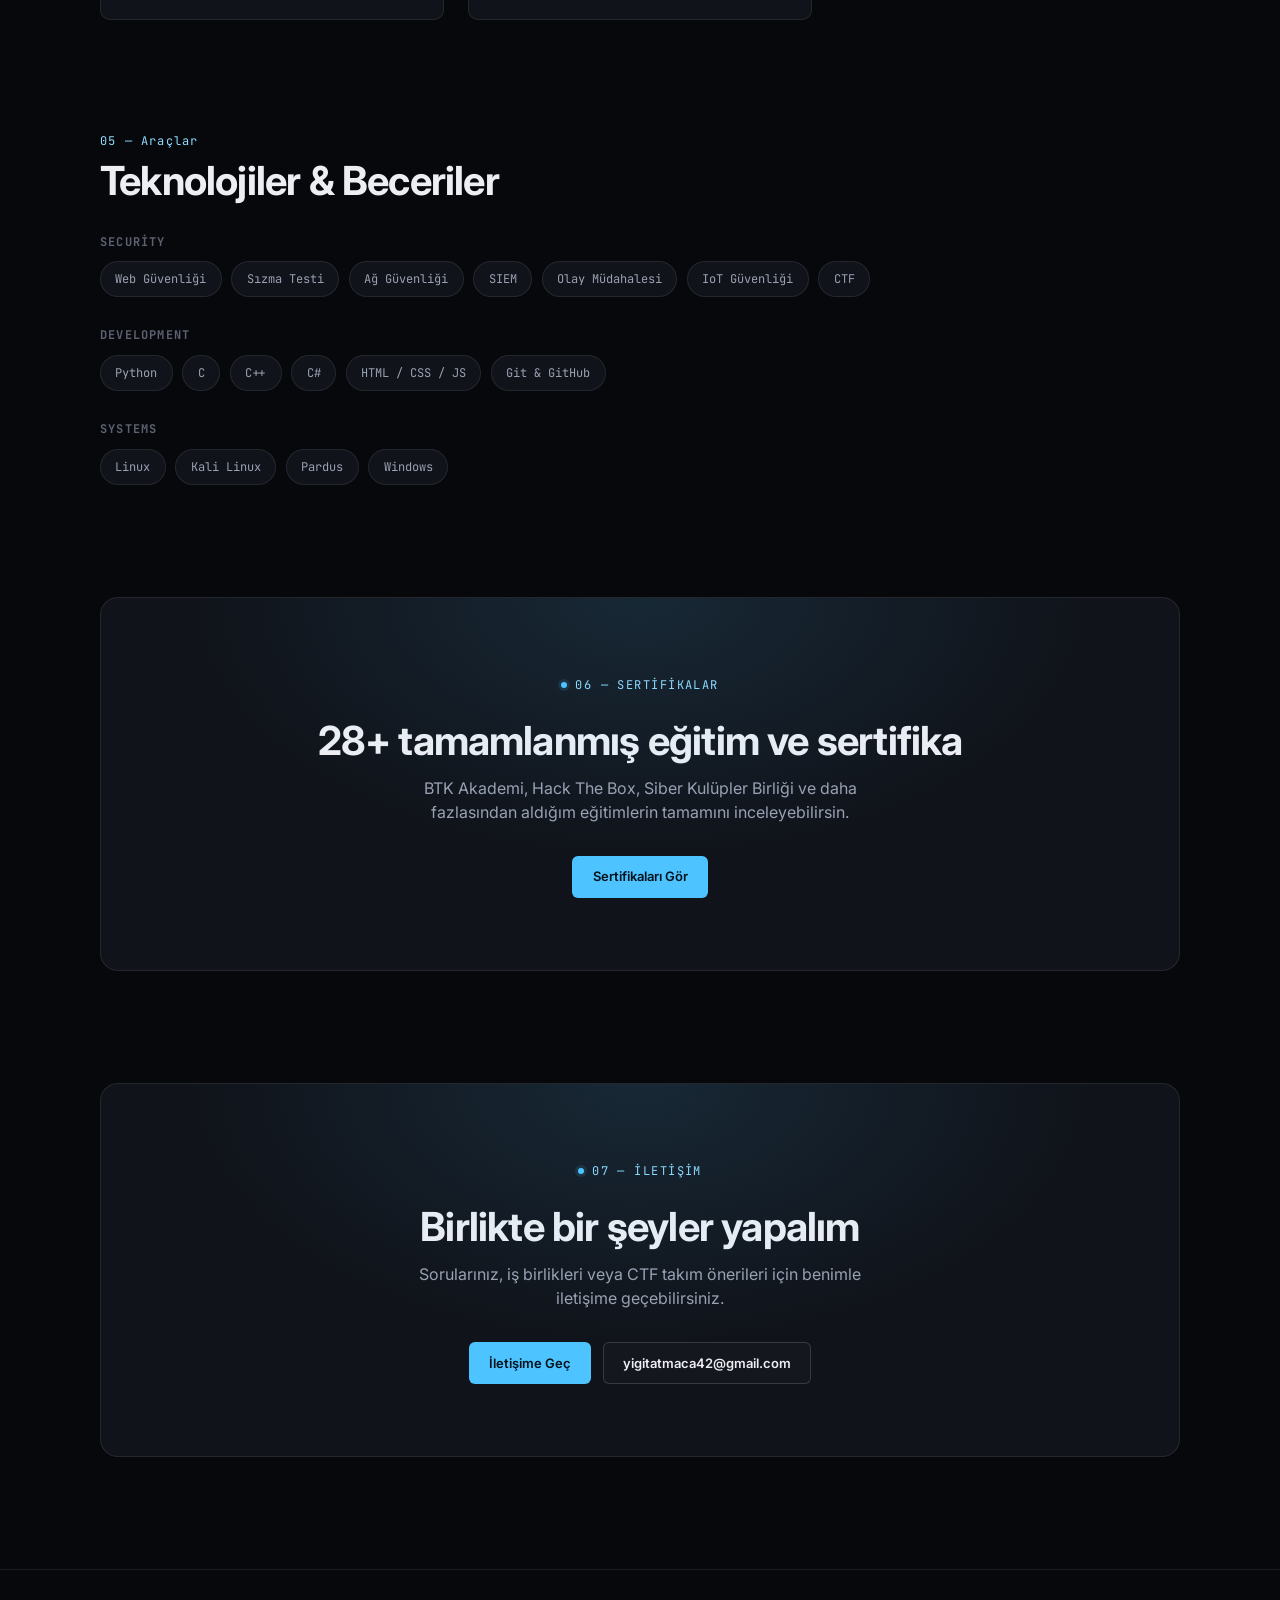
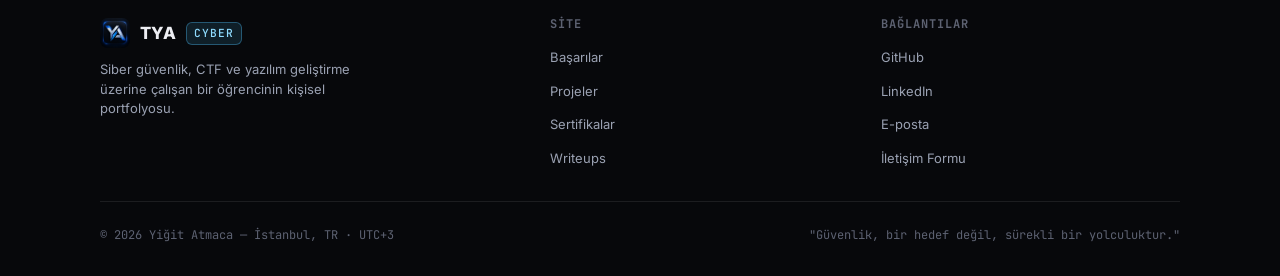
==== commit 281df312: "Replace PowerConnect screenshots/logo images with an inline SVG icon system Drop all raster imagery " ====
--- a/docs/index.html
+++ b/docs/index.html
@@ -236,8 +236,15 @@
                 <a href="projects.html" class="section-link">Tüm projeler <span class="arrow">→</span></a>
             </div>
             <a href="projects.html#powerconnect" class="card card-lift featured-project-link">
-                <span class="featured-project-thumb">
-                    <img src="pictures/PowerConnect/logo.png" alt="PowerConnect logosu" loading="lazy" width="626" height="626">
+                <span class="icon featured-project-icon" aria-hidden="true">
+                    <svg viewBox="0 0 24 24" fill="none" stroke="currentColor" stroke-width="1.6">
+                        <rect x="2.5" y="4" width="13" height="9.5" rx="1.3"/>
+                        <path d="M6 17.5h5" stroke-linecap="round"/>
+                        <path d="M8.5 13.5v4" stroke-linecap="round"/>
+                        <path d="M16.3 8.4c1.1-1.1 2.9-1.1 4 0" stroke-linecap="round"/>
+                        <path d="M17.7 9.8c.4-.4 1-.4 1.4 0" stroke-linecap="round"/>
+                        <circle cx="19.7" cy="11.6" r="0.9" fill="currentColor" stroke="none"/>
+                    </svg>
                 </span>
                 <div>
                     <span class="status-pill">Featured</span>
--- a/docs/assets/css/main.css
+++ b/docs/assets/css/main.css
@@ -1051,6 +1051,33 @@
   overflow: hidden;
 }
 
+.case-study-solo {
+  grid-template-columns: 1fr;
+}
+
+.case-study-title {
+  display: flex;
+  align-items: center;
+  gap: var(--space-3);
+}
+
+.case-study-icon {
+  width: 52px;
+  height: 52px;
+  border-radius: var(--radius-sm);
+  background: var(--accent-soft);
+  border: 1px solid var(--border-accent);
+  display: grid;
+  place-items: center;
+  color: var(--accent-text);
+  flex-shrink: 0;
+}
+
+.case-study-icon svg {
+  width: 26px;
+  height: 26px;
+}
+
 .case-study-media {
   position: relative;
   background: var(--bg-elevated);
@@ -1068,41 +1095,29 @@
   width: 100%;
 }
 
-.case-study-media-logo {
-  align-items: center;
-}
-
-.case-study-media-logo img {
-  width: 100%;
-  max-width: 180px;
-  margin: 0 auto;
-  border: none;
-  border-radius: var(--radius-md);
-  filter: drop-shadow(0 12px 32px rgba(77, 195, 255, 0.18));
-}
-
 .featured-project-link {
   display: grid;
-  grid-template-columns: 96px 1fr;
-  gap: var(--space-6);
+  grid-template-columns: 52px 1fr;
+  gap: var(--space-5);
   align-items: center;
   margin-bottom: var(--space-5);
 }
 
-.featured-project-thumb {
-  display: flex;
-  align-items: center;
-  justify-content: center;
-  aspect-ratio: 1 / 1;
+.featured-project-icon {
+  width: 52px;
+  height: 52px;
   border-radius: var(--radius-sm);
-  border: 1px solid var(--border-strong);
-  background: var(--bg-elevated);
-}
-
-.featured-project-thumb img {
-  width: 70%;
-  height: 70%;
-  object-fit: contain;
+  background: var(--accent-soft);
+  border: 1px solid var(--border-accent);
+  display: grid;
+  place-items: center;
+  color: var(--accent-text);
+  flex-shrink: 0;
+}
+
+.featured-project-icon svg {
+  width: 26px;
+  height: 26px;
 }
 
 .case-study-body {
@@ -1134,6 +1149,10 @@
   border-top: 1px solid var(--border);
   border-bottom: 1px solid var(--border);
   margin-bottom: var(--space-6);
+}
+
+.case-study-solo .case-study-meta {
+  grid-template-columns: repeat(4, 1fr);
 }
 
 .case-study-meta dt {
--- a/docs/assets/css/responsive.css
+++ b/docs/assets/css/responsive.css
@@ -57,10 +57,6 @@
     grid-template-columns: 1fr;
     text-align: center;
     justify-items: center;
-  }
-
-  .featured-project-thumb {
-    width: 96px;
   }
 
   .footer-grid {
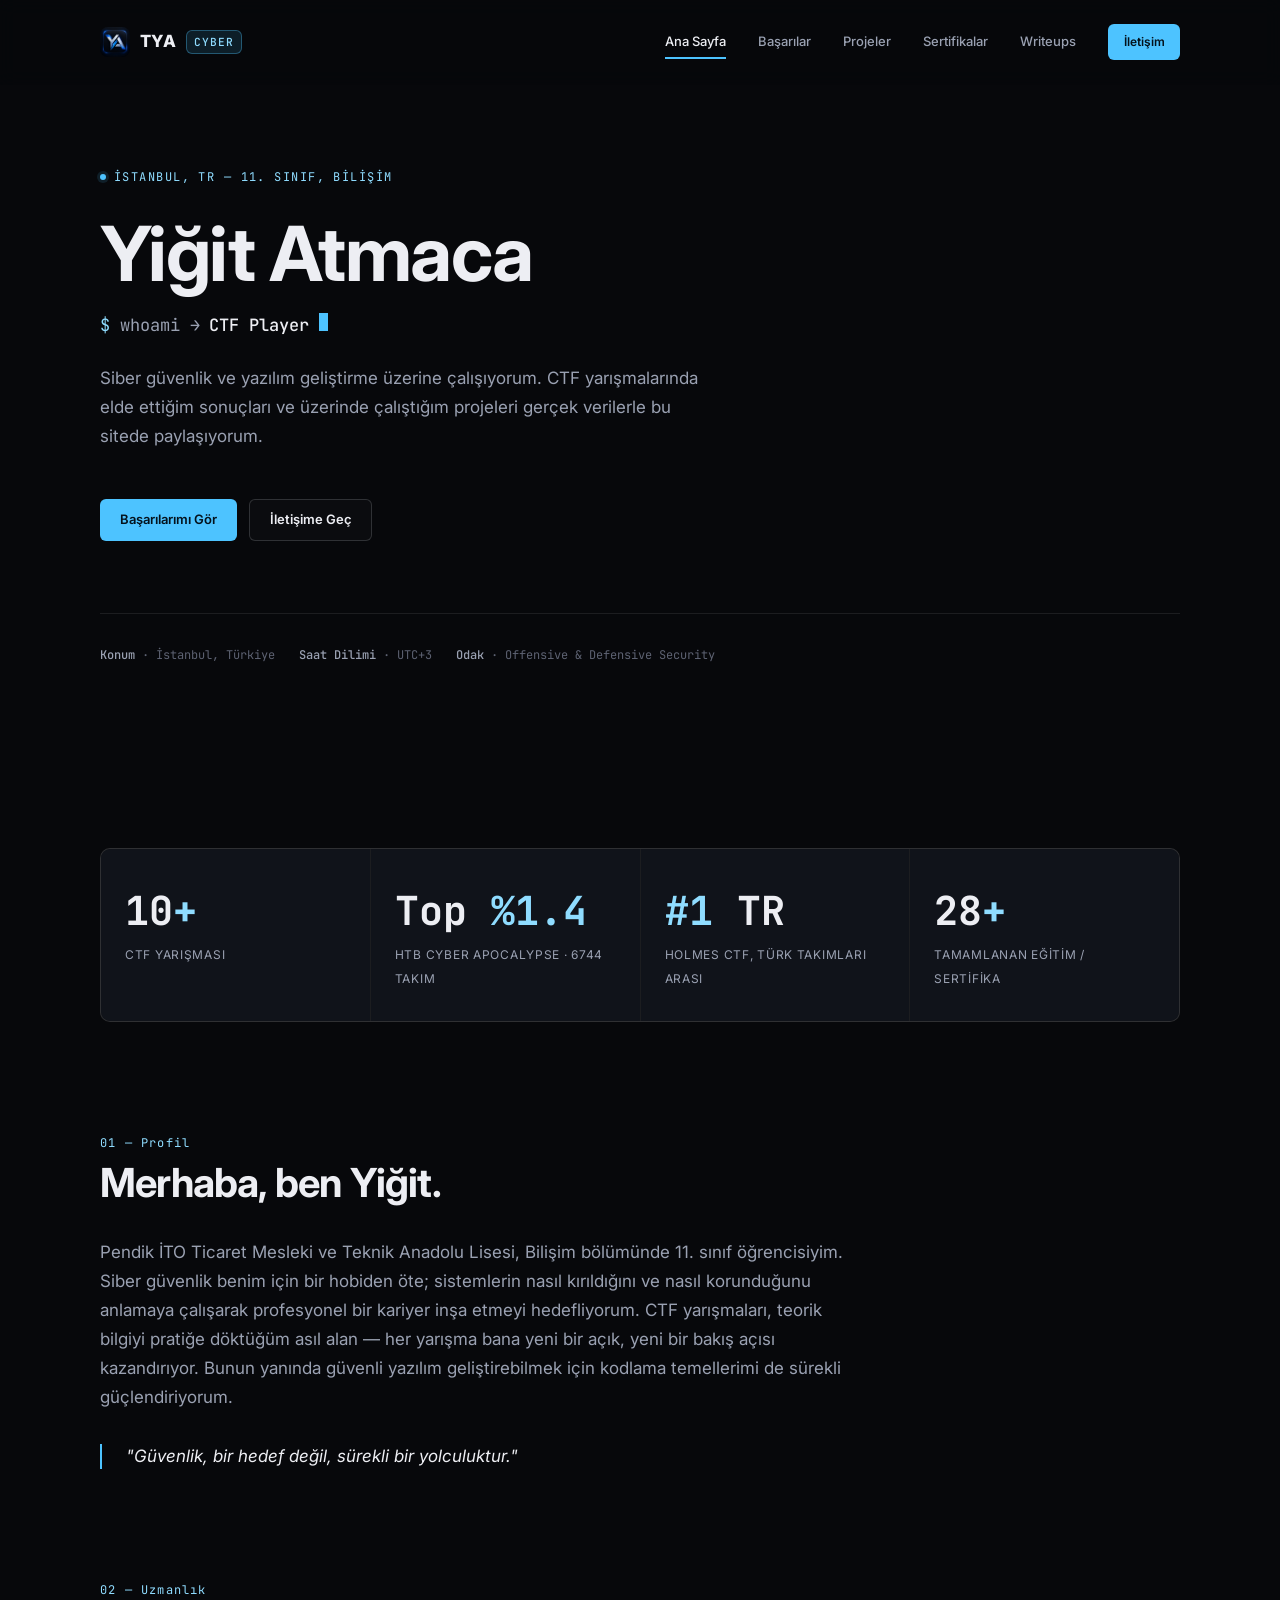
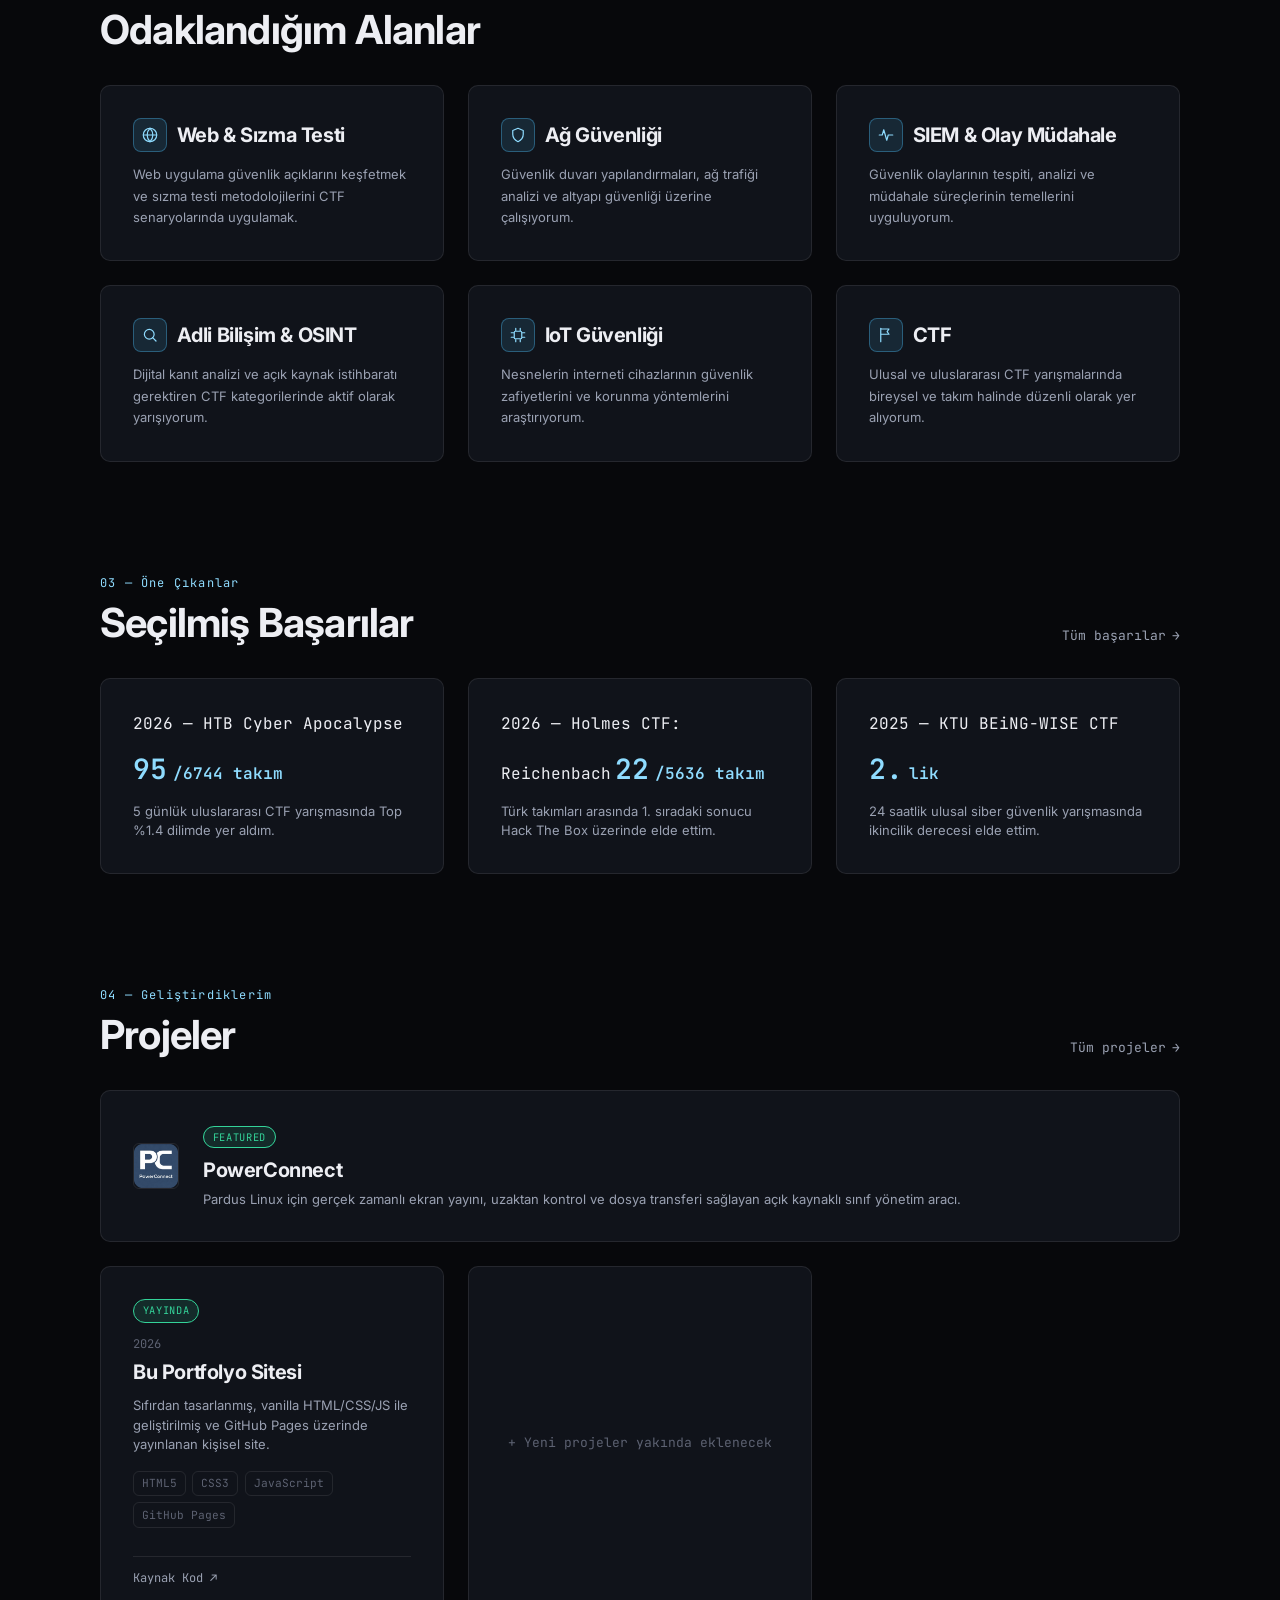
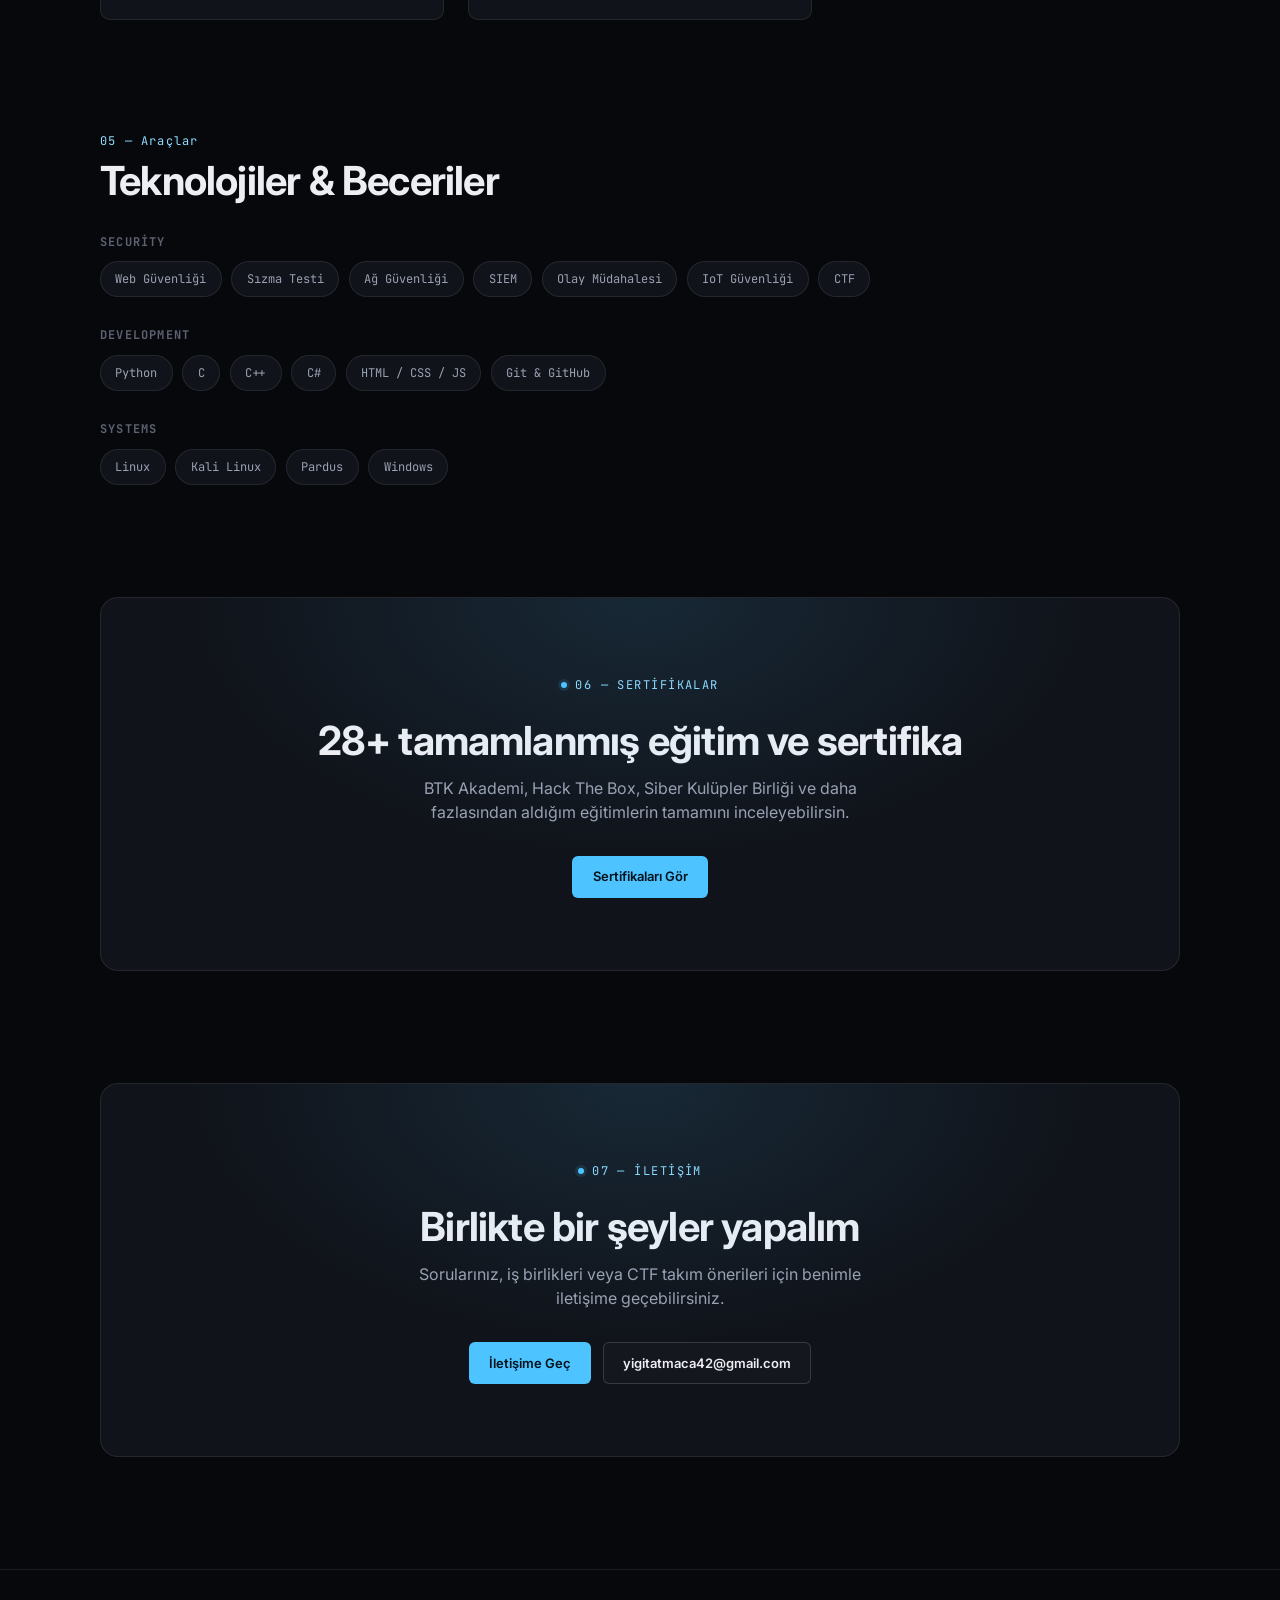
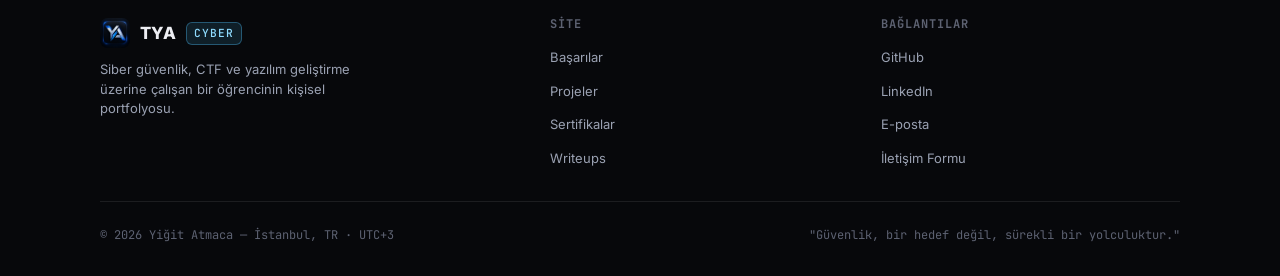
==== commit d5d96c87: "Use PowerConnect's real app icon instead of the generic monitor SVG The featured-card icon was a han" ====
--- a/docs/index.html
+++ b/docs/index.html
@@ -236,16 +236,7 @@
                 <a href="projects.html" class="section-link">Tüm projeler <span class="arrow">→</span></a>
             </div>
             <a href="projects.html#powerconnect" class="card card-lift featured-project-link">
-                <span class="icon featured-project-icon" aria-hidden="true">
-                    <svg viewBox="0 0 24 24" fill="none" stroke="currentColor" stroke-width="1.6">
-                        <rect x="2.5" y="4" width="13" height="9.5" rx="1.3"/>
-                        <path d="M6 17.5h5" stroke-linecap="round"/>
-                        <path d="M8.5 13.5v4" stroke-linecap="round"/>
-                        <path d="M16.3 8.4c1.1-1.1 2.9-1.1 4 0" stroke-linecap="round"/>
-                        <path d="M17.7 9.8c.4-.4 1-.4 1.4 0" stroke-linecap="round"/>
-                        <circle cx="19.7" cy="11.6" r="0.9" fill="currentColor" stroke="none"/>
-                    </svg>
-                </span>
+                <img src="pictures/projects/powerconnect-icon.png" alt="" width="626" height="626" class="featured-project-icon">
                 <div>
                     <span class="status-pill">Featured</span>
                     <h3 style="font-size: var(--text-lg); margin: var(--space-3) 0 var(--space-2);">PowerConnect</h3>
--- a/docs/assets/css/main.css
+++ b/docs/assets/css/main.css
@@ -274,6 +274,15 @@
   transform: translateY(-2px);
 }
 
+.btn .arrow {
+  display: inline-block;
+  transition: transform var(--dur-fast) var(--ease);
+}
+
+.btn:hover .arrow {
+  transform: translate(2px, -2px);
+}
+
 .btn-sm {
   padding: 0.5rem 0.9rem;
   font-size: var(--text-xs);
@@ -1062,20 +1071,12 @@
 }
 
 .case-study-icon {
-  width: 52px;
-  height: 52px;
+  width: 46px;
+  height: 46px;
+  object-fit: contain;
   border-radius: var(--radius-sm);
-  background: var(--accent-soft);
-  border: 1px solid var(--border-accent);
-  display: grid;
-  place-items: center;
-  color: var(--accent-text);
+  border: 1px solid var(--border);
   flex-shrink: 0;
-}
-
-.case-study-icon svg {
-  width: 26px;
-  height: 26px;
 }
 
 .case-study-media {
@@ -1097,27 +1098,19 @@
 
 .featured-project-link {
   display: grid;
-  grid-template-columns: 52px 1fr;
+  grid-template-columns: 46px 1fr;
   gap: var(--space-5);
   align-items: center;
   margin-bottom: var(--space-5);
 }
 
 .featured-project-icon {
-  width: 52px;
-  height: 52px;
+  width: 46px;
+  height: 46px;
+  object-fit: contain;
   border-radius: var(--radius-sm);
-  background: var(--accent-soft);
-  border: 1px solid var(--border-accent);
-  display: grid;
-  place-items: center;
-  color: var(--accent-text);
+  border: 1px solid var(--border);
   flex-shrink: 0;
-}
-
-.featured-project-icon svg {
-  width: 26px;
-  height: 26px;
 }
 
 .case-study-body {
@@ -1127,7 +1120,7 @@
 }
 
 .case-study-body .eyebrow {
-  margin-bottom: var(--space-4);
+  margin-bottom: var(--space-3);
 }
 
 .case-study-body h3 {
@@ -1145,10 +1138,10 @@
   display: grid;
   grid-template-columns: repeat(2, 1fr);
   gap: var(--space-4);
-  padding: var(--space-5) 0;
+  padding: var(--space-4) 0;
   border-top: 1px solid var(--border);
   border-bottom: 1px solid var(--border);
-  margin-bottom: var(--space-6);
+  margin-bottom: var(--space-5);
 }
 
 .case-study-solo .case-study-meta {
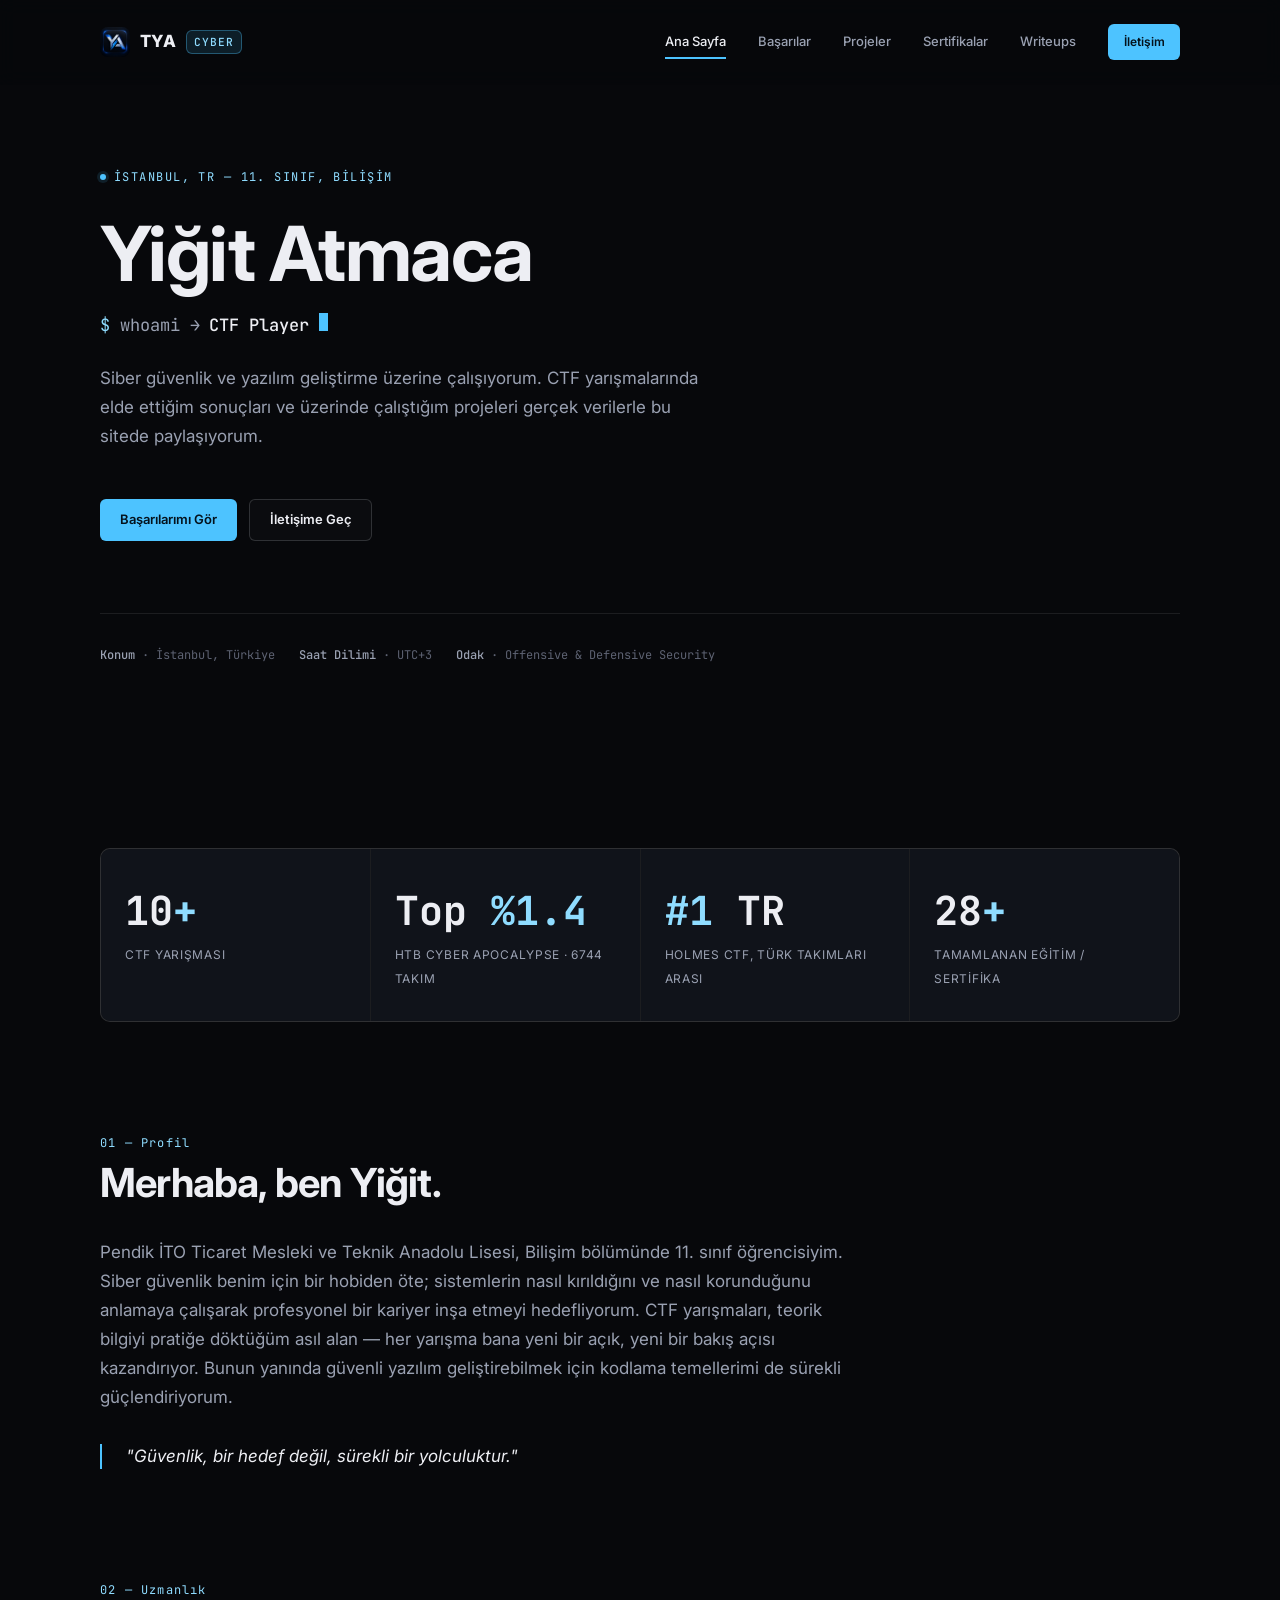
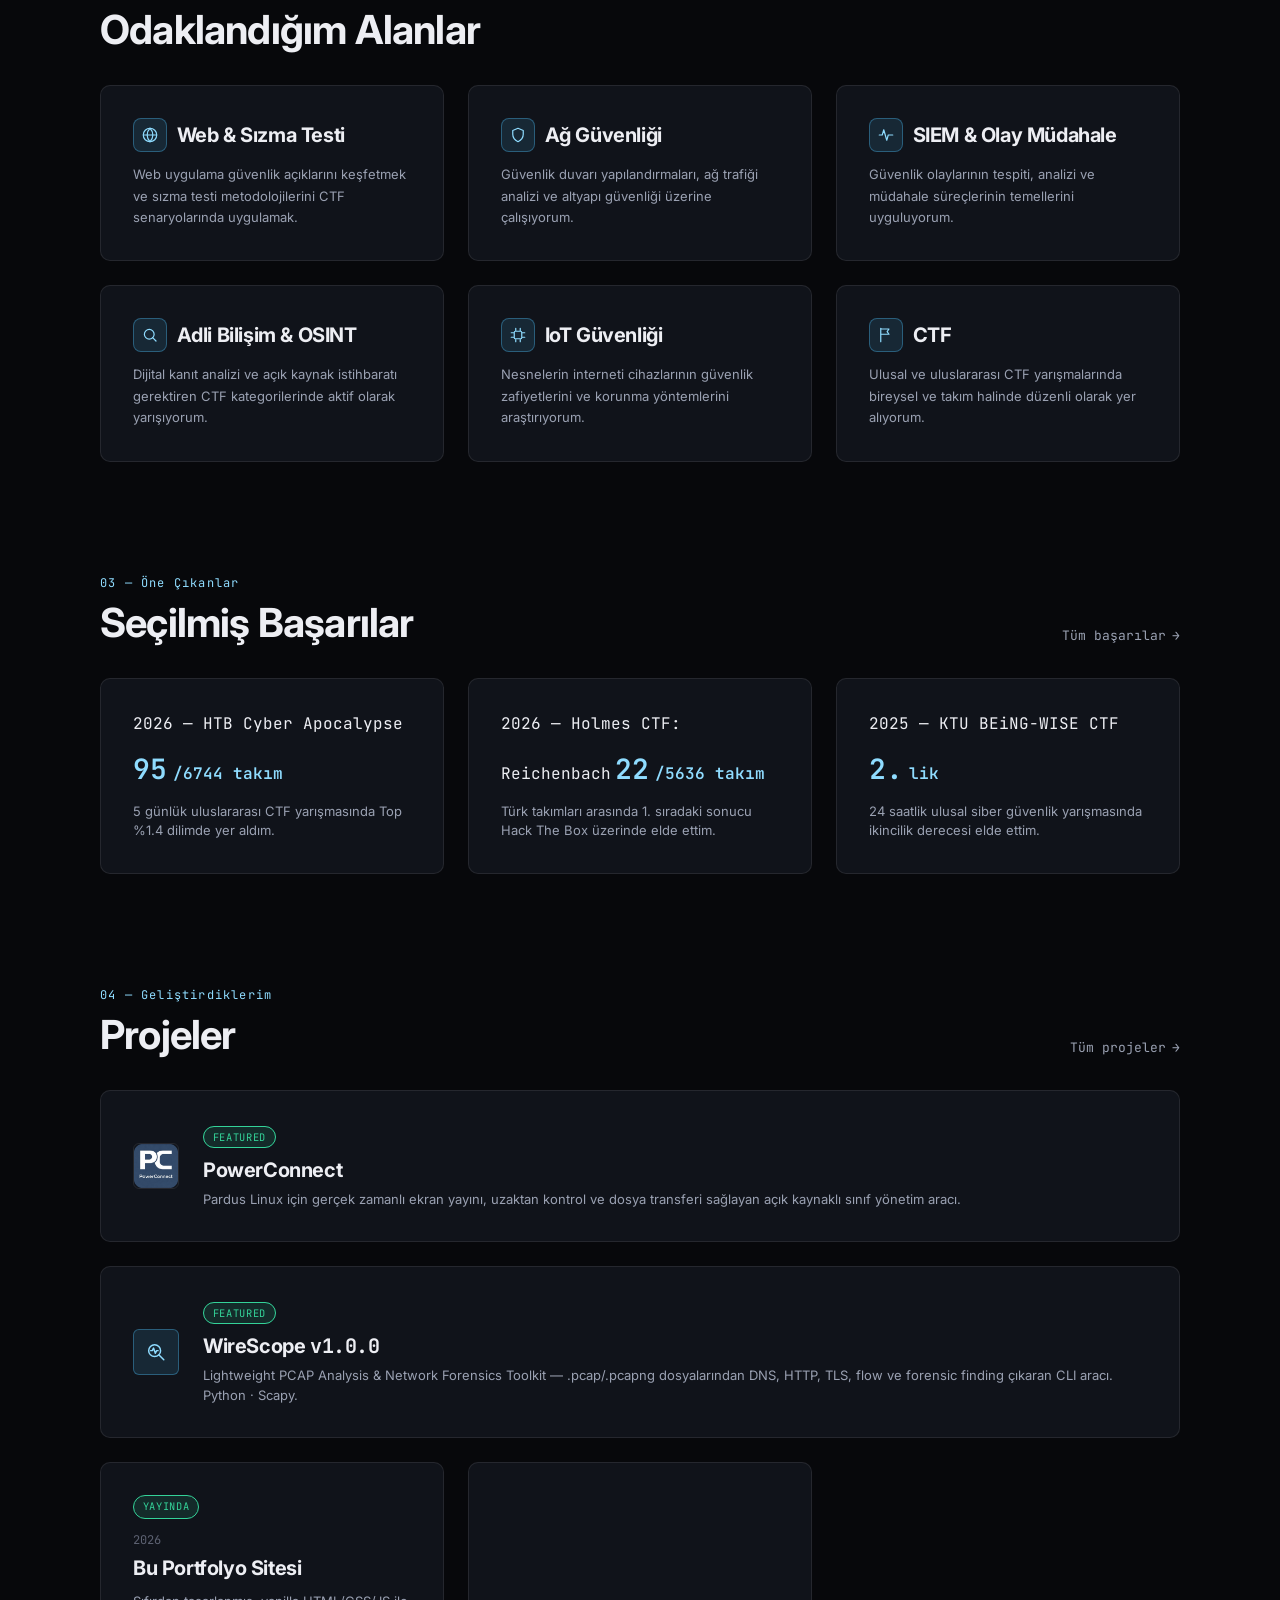
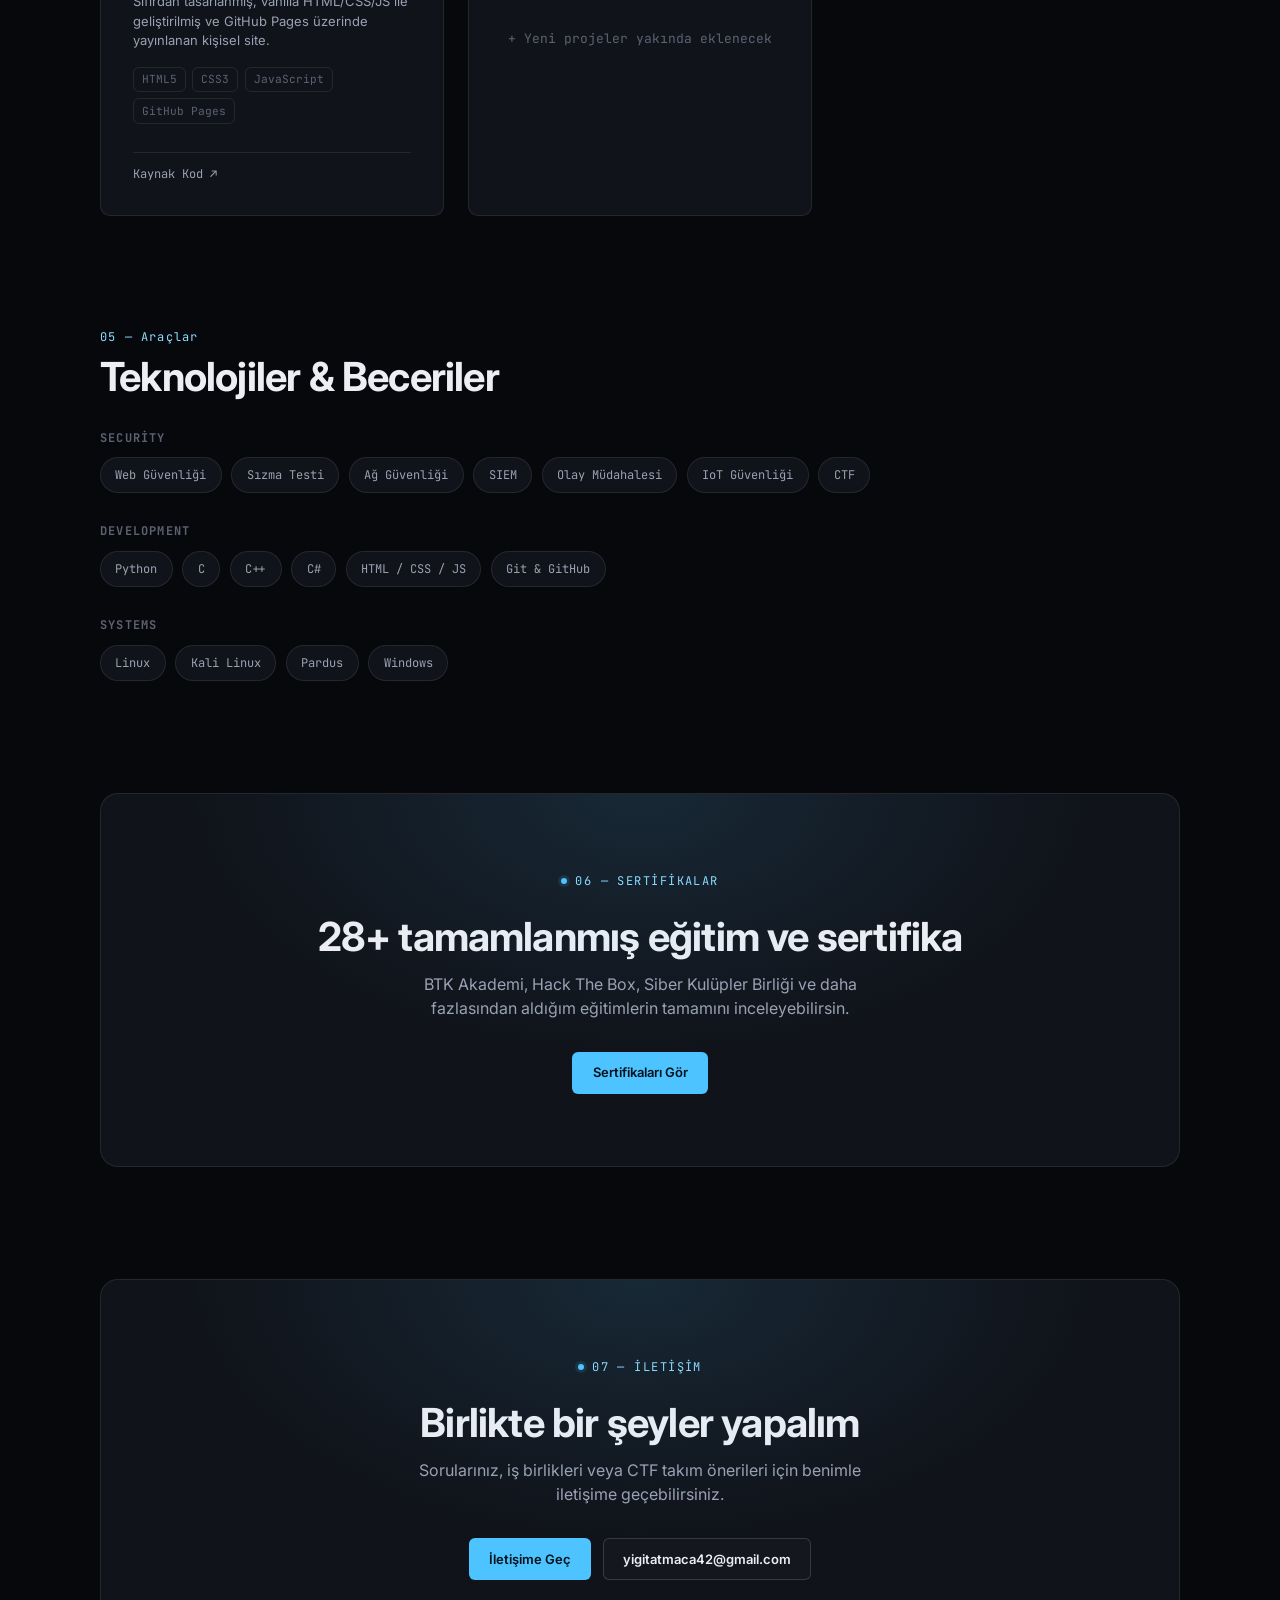
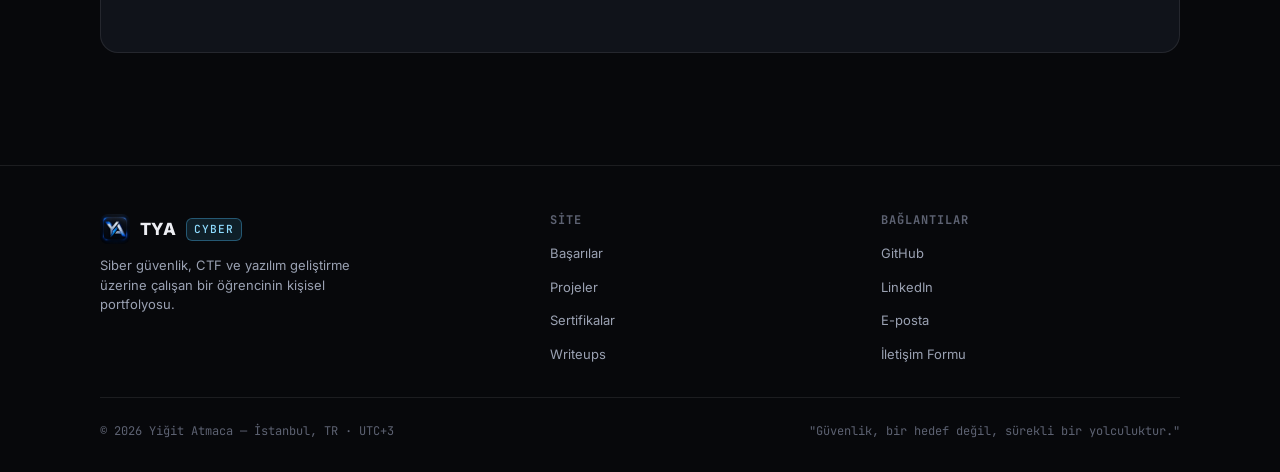
==== commit 605aeeac: "Add WireScope and SunshineCTF 2026 WireScope: SVG project icon, homepage featured card and Projects " ====
--- a/docs/index.html
+++ b/docs/index.html
@@ -243,6 +243,20 @@
                     <p style="font-size: var(--text-sm); margin: 0;">Pardus Linux için gerçek zamanlı ekran yayını, uzaktan kontrol ve dosya transferi sağlayan açık kaynaklı sınıf yönetim aracı.</p>
                 </div>
             </a>
+            <a href="projects.html#wirescope" class="card card-lift featured-project-link">
+                <span class="project-icon" aria-hidden="true">
+                    <svg viewBox="0 0 24 24" fill="none" stroke="currentColor" stroke-width="1.6" stroke-linecap="round" stroke-linejoin="round">
+                        <circle cx="10.5" cy="10.5" r="6.5"/>
+                        <path d="M15.3 15.3 20.5 20.5"/>
+                        <path d="M6.2 10.5h1.8l1.3-2.8 2 5.6 1.4-2.8h1.6"/>
+                    </svg>
+                </span>
+                <div>
+                    <span class="status-pill">Featured</span>
+                    <h3 style="font-size: var(--text-lg); margin: var(--space-3) 0 var(--space-2);">WireScope <span class="project-year mono">v1.0.0</span></h3>
+                    <p style="font-size: var(--text-sm); margin: 0;">Lightweight PCAP Analysis &amp; Network Forensics Toolkit — .pcap/.pcapng dosyalarından DNS, HTTP, TLS, flow ve forensic finding çıkaran CLI aracı. Python · Scapy.</p>
+                </div>
+            </a>
             <div class="grid grid-3 reveal-stagger">
                 <div class="card card-lift project-card">
                     <span class="status-pill">Yayında</span>
--- a/docs/assets/css/main.css
+++ b/docs/assets/css/main.css
@@ -789,6 +789,10 @@
   letter-spacing: 0.08em;
 }
 
+.timeline-content .event-hosts strong:not(:first-child) {
+  margin-top: 0.6rem;
+}
+
 .featured-item .rank-badge { color: #ffd479; }
 .featured-item .rank-badge::before {
   content: '★';
@@ -1079,6 +1083,27 @@
   flex-shrink: 0;
 }
 
+.case-study + .case-study {
+  margin-top: var(--space-6);
+}
+
+.project-icon {
+  width: 46px;
+  height: 46px;
+  border-radius: var(--radius-sm);
+  background: var(--accent-soft);
+  border: 1px solid var(--border-accent);
+  display: grid;
+  place-items: center;
+  color: var(--accent-text);
+  flex-shrink: 0;
+}
+
+.project-icon svg {
+  width: 22px;
+  height: 22px;
+}
+
 .case-study-media {
   position: relative;
   background: var(--bg-elevated);
@@ -1201,8 +1226,15 @@
     border-bottom: 1px solid var(--border);
   }
 
-  .case-study-meta {
+  .case-study-meta,
+  .case-study-solo .case-study-meta {
     grid-template-columns: 1fr 1fr;
+  }
+}
+
+@media (max-width: 640px) {
+  .case-study-body {
+    padding: var(--space-5);
   }
 }
 
